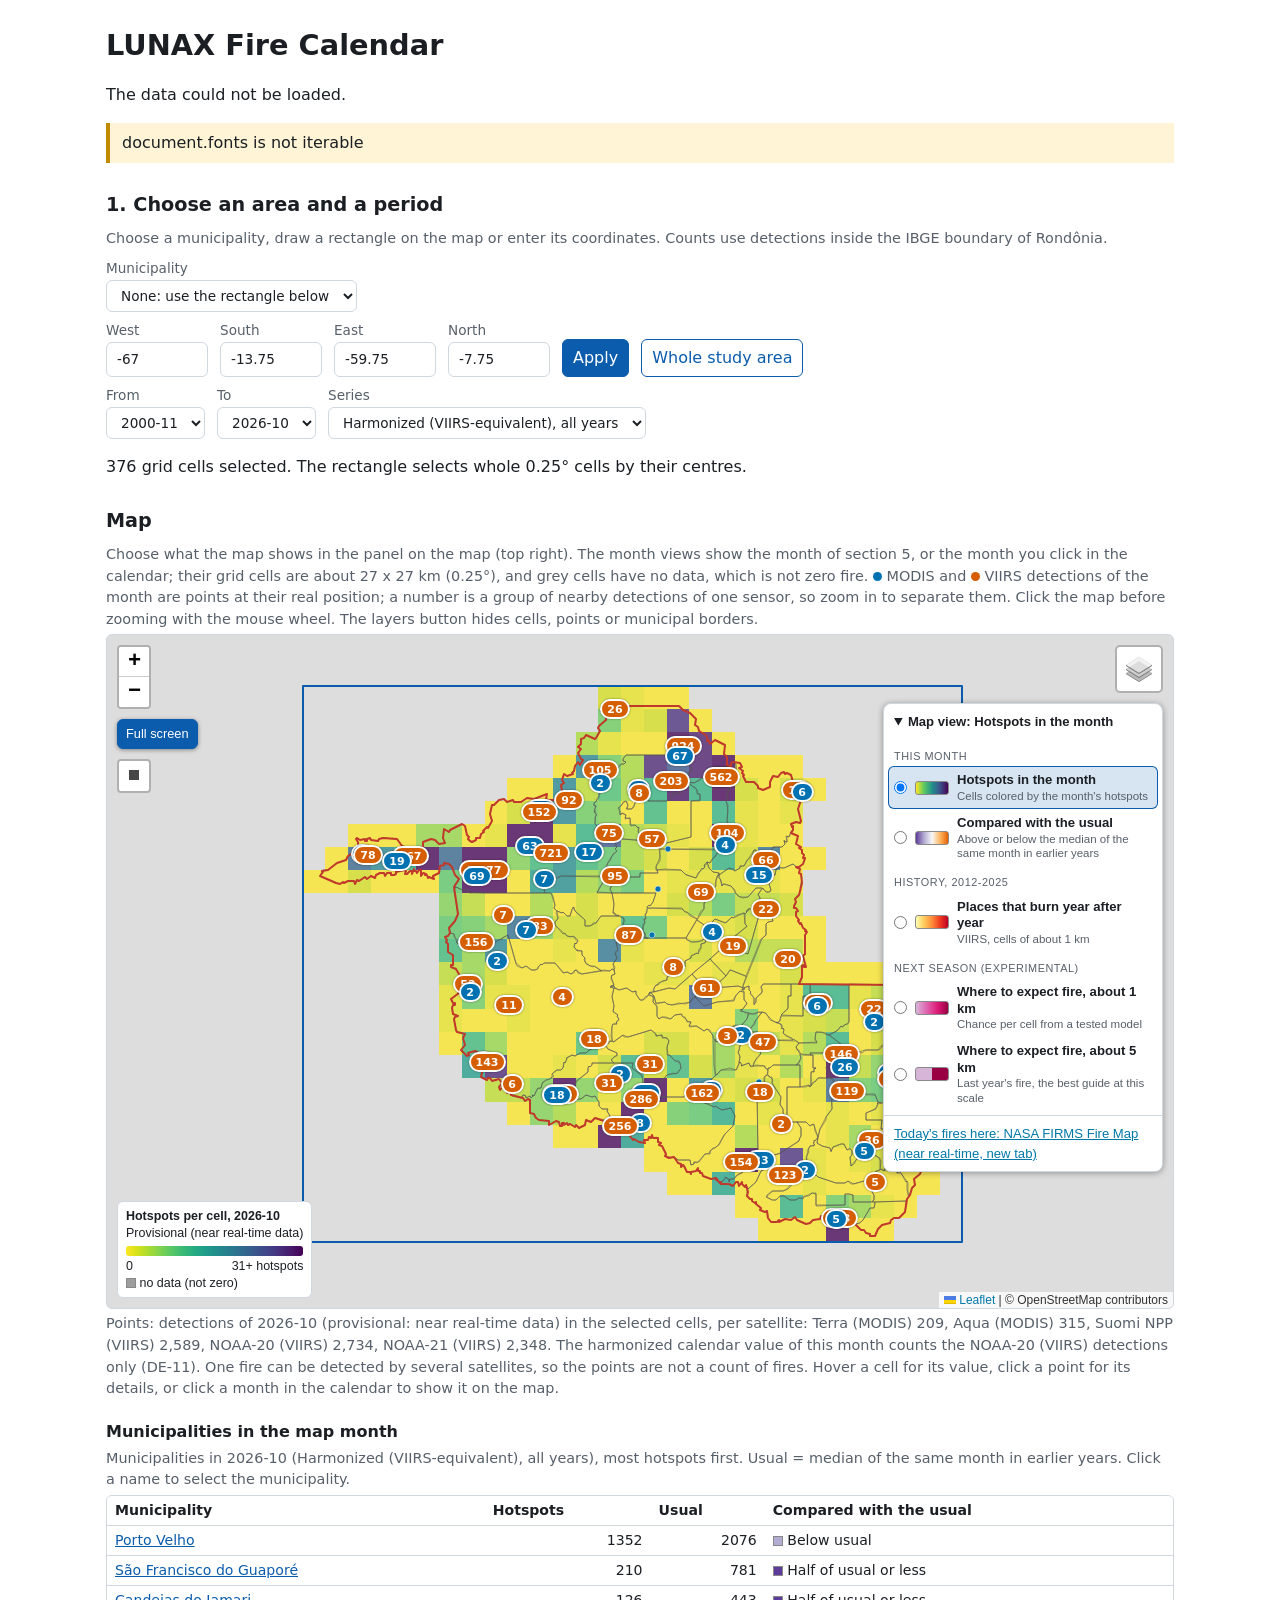
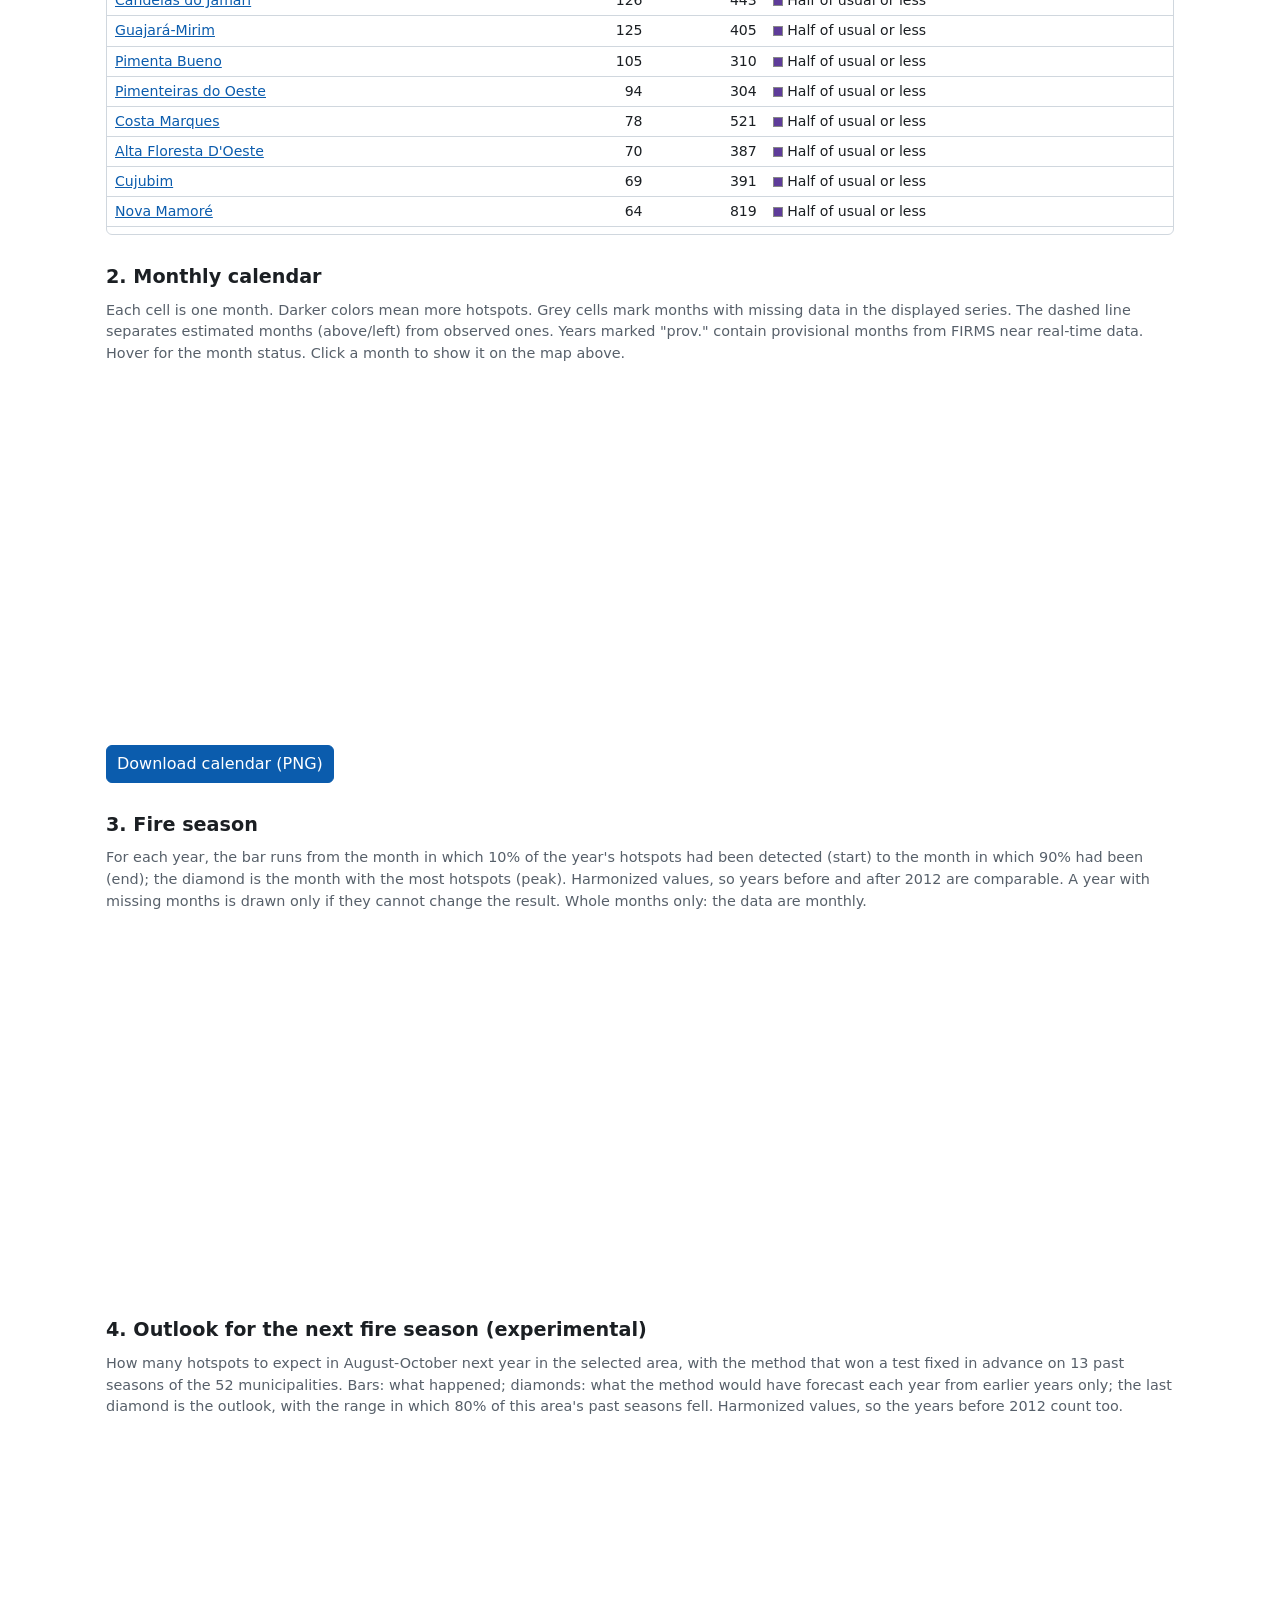
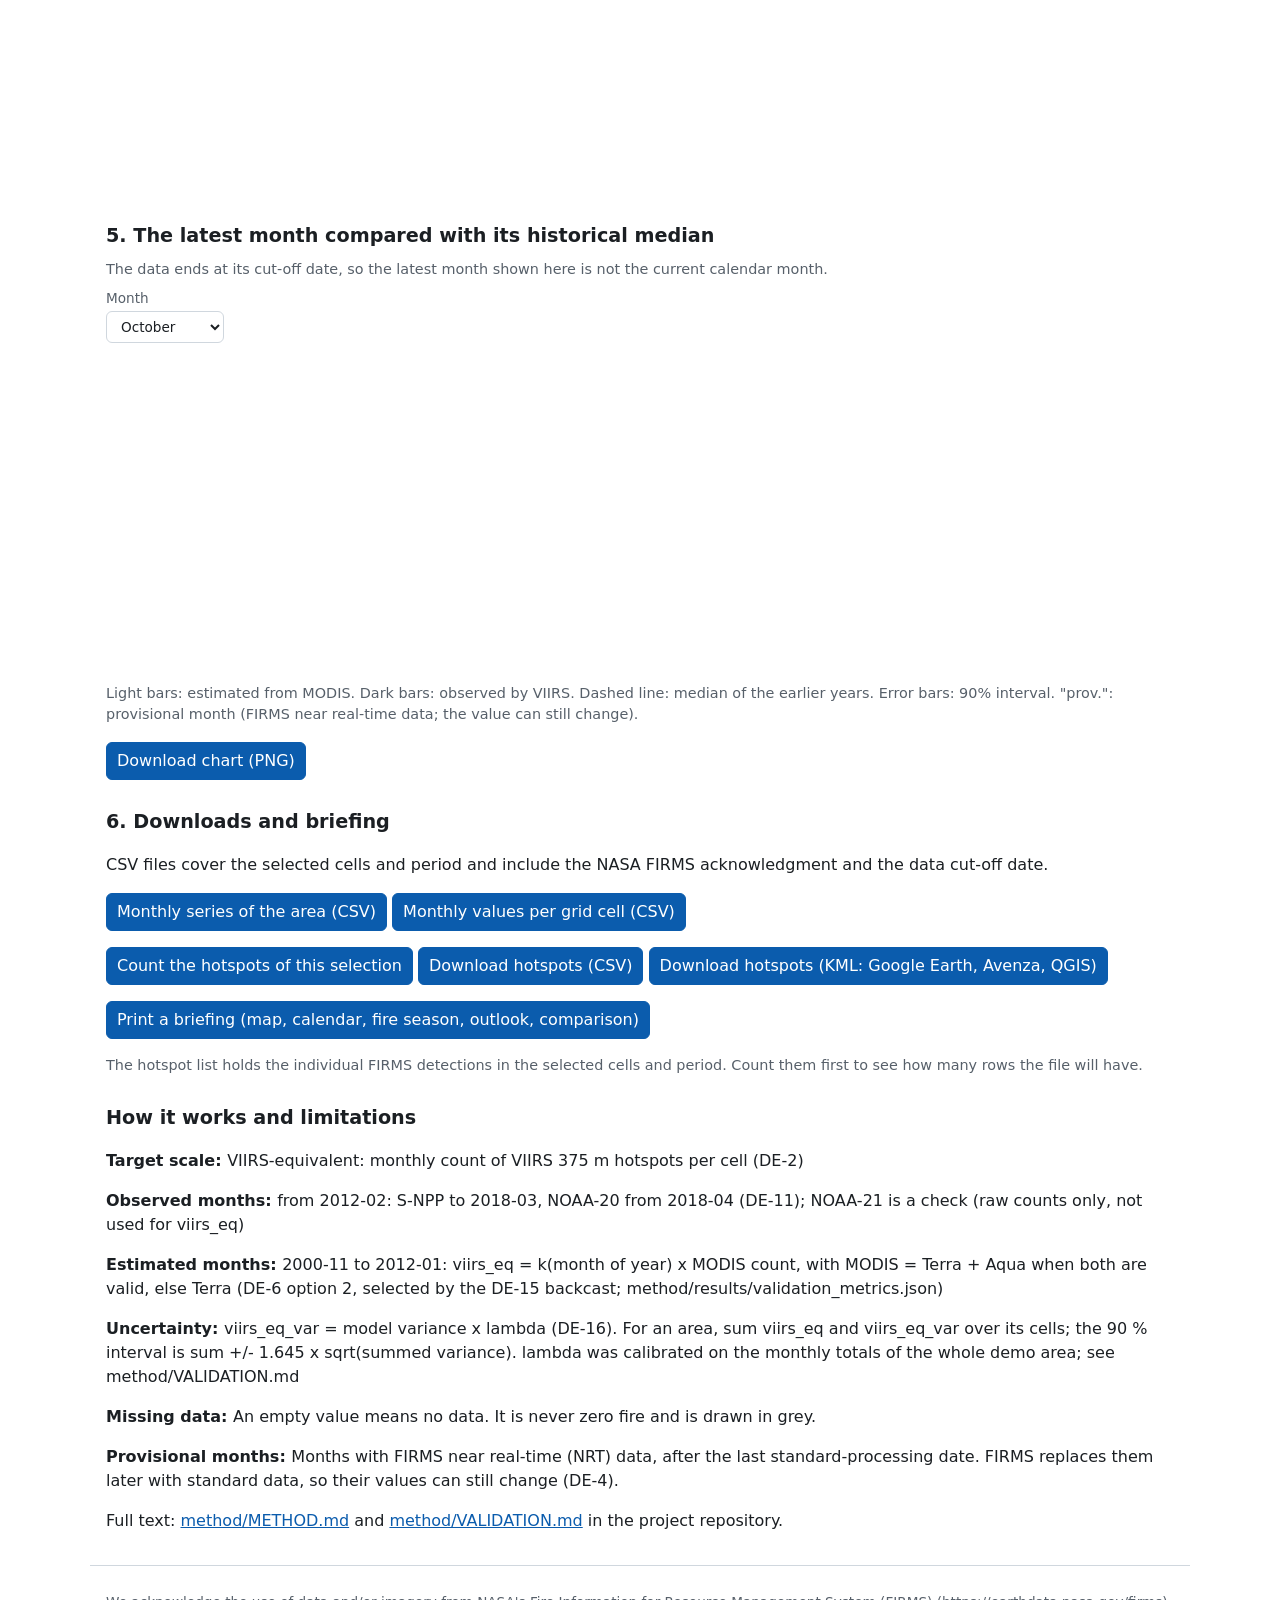
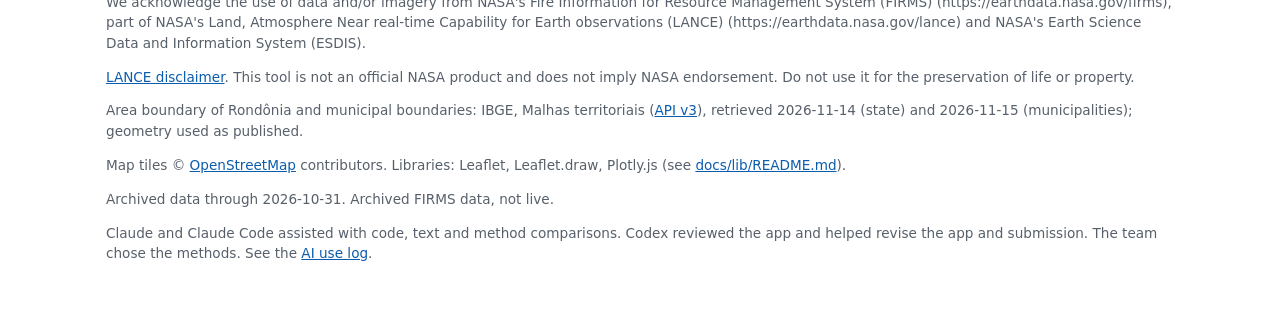
==== docs/index.html @ aad909f0 "RA-9: outlook (DE-28), where to expect fire per cell (DE-29), map view panel on the map - DE-28 (PRO" ====
<!DOCTYPE html>
<html lang="en">
<head>
  <meta charset="utf-8">
  <meta name="viewport" content="width=device-width, initial-scale=1">
  <title>LUNAX Fire Calendar</title>
  <meta name="description" content="Monthly burning-activity calendar of harmonized MODIS and VIIRS hotspots from NASA FIRMS, for Rondônia, Brazil.">
  <link rel="stylesheet" href="lib/leaflet/leaflet.css">
  <link rel="stylesheet" href="lib/leaflet-draw/leaflet.draw.css">
  <link rel="stylesheet" href="lib/leaflet-markercluster/MarkerCluster.css">
  <link rel="stylesheet" href="css/style.css">
</head>
<body>
  <header id="header">
    <h1>LUNAX Fire Calendar</h1>
    <p id="subtitle">Monthly NASA FIRMS hotspot detections from harmonized MODIS and VIIRS records. Loading data&hellip;</p>
    <p class="notice" id="archive-label" role="note"></p>
    <p class="print-only" id="print-header"></p>
  </header>

  <main>
    <section id="controls" aria-label="Area and date range">
      <h2>1. Choose an area and a period</h2>
      <p class="hint">Choose a municipality, draw a rectangle on the map or enter its coordinates. Counts use detections inside the IBGE boundary of Rondônia.</p>
      <div class="row">
        <label>Municipality <select autocomplete="off" id="muni-select"><option value="">None: use the rectangle below</option></select></label>
      </div>
      <form id="bbox-form" class="row">
        <label>West <input id="bbox-w" type="number" step="0.05" required></label>
        <label>South <input id="bbox-s" type="number" step="0.05" required></label>
        <label>East <input id="bbox-e" type="number" step="0.05" required></label>
        <label>North <input id="bbox-n" type="number" step="0.05" required></label>
        <button type="submit">Apply</button>
        <button type="button" id="bbox-reset">Whole study area</button>
      </form>
      <div class="row">
        <label>From <select autocomplete="off" id="range-from"></select></label>
        <label>To <select autocomplete="off" id="range-to"></select></label>
        <label>Series <select autocomplete="off" id="series-select"></select></label>
      </div>
      <p class="hint" id="series-note"></p>
      <p id="selection-info" role="status"></p>
    </section>

    <section id="map-section" aria-label="Map">
      <h2>Map</h2>
      <p class="hint">Choose what the map shows in the panel on the map (top right). The month views show the month of section 5, or the month you click in the calendar; their grid cells are about 27 x 27 km (0.25°), and grey cells have no data, which is not zero fire. <span class="dot modis" aria-hidden="true"></span> MODIS and <span class="dot viirs" aria-hidden="true"></span> VIIRS detections of the month are points at their real position; a number is a group of nearby detections of one sensor, so zoom in to separate them. Click the map before zooming with the mouse wheel. The layers button hides cells, points or municipal borders.</p>
      <div id="map-panel" class="map-panel no-print">
        <details id="map-panel-details" open>
          <summary>Map view: <span id="map-view-name">Hotspots in the month</span></summary>
          <fieldset id="map-mode">
            <legend class="sr-only">Map view</legend>
            <p class="panel-group">This month</p>
            <label class="view"><input type="radio" name="map-mode" value="hotspots" checked><span class="sw sw-hotspots" aria-hidden="true"></span><span><strong>Hotspots in the month</strong><small>Cells colored by the month's hotspots</small></span></label>
            <label class="view"><input type="radio" name="map-mode" value="usual"><span class="sw sw-usual" aria-hidden="true"></span><span><strong>Compared with the usual</strong><small>Above or below the median of the same month in earlier years</small></span></label>
            <p class="panel-group">History, 2012-2025</p>
            <label class="view"><input type="radio" name="map-mode" value="recurrence"><span class="sw sw-recurrence" aria-hidden="true"></span><span><strong>Places that burn year after year</strong><small>VIIRS, cells of about 1 km</small></span></label>
            <p class="panel-group">Next season (experimental)</p>
            <label class="view"><input type="radio" name="map-mode" value="outlook001"><span class="sw sw-outlook001" aria-hidden="true"></span><span><strong>Where to expect fire, about 1 km</strong><small>Chance per cell from a tested model</small></span></label>
            <label class="view"><input type="radio" name="map-mode" value="outlook005"><span class="sw sw-outlook005" aria-hidden="true"></span><span><strong>Where to expect fire, about 5 km</strong><small>Last year's fire, the best guide at this scale</small></span></label>
          </fieldset>
          <a id="firms-link" class="panel-link" href="https://firms.modaps.eosdis.nasa.gov/map/" target="_blank" rel="noopener">Today's fires here: NASA FIRMS Fire Map (near real-time, new tab)</a>
        </details>
      </div>
      <div id="map" role="application" aria-label="Map for choosing the area, with the hotspots of one month"></div>
      <p class="hint" id="recurrence-note" role="status"></p>
      <p class="hint" id="map-note" role="status"></p>
      <h3>Municipalities in the map month</h3>
      <p class="hint" id="ranking-caption"></p>
      <div class="table-wrap"><table id="ranking"></table></div>
    </section>

    <section id="calendar-section" aria-label="Monthly calendar">
      <h2>2. Monthly calendar</h2>
      <p class="hint">Each cell is one month. Darker colors mean more hotspots. Grey cells mark months with missing data in the displayed series. The dashed line separates estimated months (above/left) from observed ones. Years marked "prov." contain provisional months from FIRMS near real-time data. Hover for the month status. Click a month to show it on the map above.</p>
      <div id="calendar" class="chart" role="img" aria-label="Calendar of monthly hotspot counts by year and month"></div>
      <p><button type="button" id="png-calendar" disabled>Download calendar (PNG)</button></p>
    </section>

    <section id="season-section" aria-label="Fire season">
      <h2>3. Fire season</h2>
      <p class="hint">For each year, the bar runs from the month in which 10% of the year's hotspots had been detected (start) to the month in which 90% had been (end); the diamond is the month with the most hotspots (peak). Harmonized values, so years before and after 2012 are comparable. A year with missing months is drawn only if they cannot change the result. Whole months only: the data are monthly.</p>
      <p id="season-text" role="status"></p>
      <div id="season" class="chart" role="img" aria-label="Fire season start, peak and end month for each year"></div>
    </section>

    <section id="outlook-section" aria-label="Outlook for the next fire season">
      <h2>4. Outlook for the next fire season (experimental)</h2>
      <p class="hint">How many hotspots to expect in August-October next year in the selected area, with the method that won a test fixed in advance on 13 past seasons of the 52 municipalities. Bars: what happened; diamonds: what the method would have forecast each year from earlier years only; the last diamond is the outlook, with the range in which 80% of this area's past seasons fell. Harmonized values, so the years before 2012 count too.</p>
      <p id="outlook-text" role="status"></p>
      <div id="outlook" class="chart" role="img" aria-label="Past forecasts against observed August-October hotspots, and the outlook for next year"></div>
    </section>

    <section id="compare-section" aria-label="Month versus historical median">
      <h2>5. The latest month compared with its historical median</h2>
      <p class="hint">The data ends at its cut-off date, so the latest month shown here is not the current calendar month.</p>
      <div class="row"><label>Month <select autocomplete="off" id="compare-month"></select></label></div>
      <p id="compare-text" role="status"></p>
      <div id="compare" class="chart" role="img" aria-label="Same calendar month across years with the historical median"></div>
      <p class="hint">Light bars: estimated from MODIS. Dark bars: observed by VIIRS. Dashed line: median of the earlier years. Error bars: 90% interval. "prov.": provisional month (FIRMS near real-time data; the value can still change).</p>
      <p><button type="button" id="png-compare" disabled>Download chart (PNG)</button></p>
    </section>

    <section id="downloads-section" aria-label="Downloads">
      <h2>6. Downloads and briefing</h2>
      <p>CSV files cover the selected cells and period and include the NASA FIRMS acknowledgment and the data cut-off date.</p>
      <p>
        <button type="button" id="csv-series" disabled>Monthly series of the area (CSV)</button>
        <button type="button" id="csv-cells" disabled>Monthly values per grid cell (CSV)</button>
      </p>
      <p>
        <button type="button" id="hotspots-count" disabled>Count the hotspots of this selection</button>
        <button type="button" id="hotspots-download" disabled>Download hotspots (CSV)</button>
        <button type="button" id="hotspots-kml" disabled>Download hotspots (KML: Google Earth, Avenza, QGIS)</button>
      </p>
      <p><button type="button" id="print-briefing">Print a briefing (map, calendar, fire season, outlook, comparison)</button></p>
      <p id="hotspots-status" role="status" class="hint">The hotspot list holds the individual FIRMS detections in the selected cells and period. Count them first to see how many rows the file will have.</p>
    </section>

    <section id="how-section" aria-label="How it works and limitations">
      <h2>How it works and limitations</h2>
      <div id="how-text"></div>
      <p>Full text: <a href="https://github.com/jacquesbelmont/lunax-fire-calendar/blob/main/method/METHOD.md">method/METHOD.md</a> and <a href="https://github.com/jacquesbelmont/lunax-fire-calendar/blob/main/method/VALIDATION.md">method/VALIDATION.md</a> in the project repository.</p>
    </section>
  </main>

  <footer id="footer">
    <p id="attribution"></p>
    <p><a id="disclaimer-link" href="#">LANCE disclaimer</a>. This tool is not an official NASA product and does not imply NASA endorsement. Do not use it for the preservation of life or property.</p>
    <p>Area boundary of Rondônia and municipal boundaries: IBGE, Malhas territoriais (<a href="https://servicodados.ibge.gov.br/api/docs/malhas?versao=3">API v3</a>), retrieved 2026-11-14 (state) and 2026-11-15 (municipalities); geometry used as published.</p>
    <p>Map tiles &copy; <a href="https://www.openstreetmap.org/copyright">OpenStreetMap</a> contributors. Libraries: Leaflet, Leaflet.draw, Plotly.js (see <a href="https://github.com/jacquesbelmont/lunax-fire-calendar/blob/main/docs/lib/README.md">docs/lib/README.md</a>).</p>
    <p id="archive-footer"></p>
    <p>Claude and Claude Code assisted with code, text and method comparisons. Codex reviewed the app and helped revise the app and submission. The team chose the methods. See the <a href="https://github.com/jacquesbelmont/lunax-fire-calendar/blob/main/AI_USE.md">AI use log</a>.</p>
  </footer>

  <script src="lib/leaflet/leaflet.js"></script>
  <script src="lib/leaflet-draw/leaflet.draw.js"></script>
  <script src="lib/leaflet-markercluster/leaflet.markercluster.js"></script>
  <script src="lib/plotly/plotly.min.js"></script>
  <script src="js/calc.js"></script>
  <script src="js/data.js"></script>
  <script src="js/map.js"></script>
  <script src="js/calendar.js"></script>
  <script src="js/compare.js"></script>
  <script src="js/season.js"></script>
  <script src="js/outlook.js"></script>
  <script src="js/hotspots.js"></script>
  <script src="js/export.js"></script>
  <script src="js/main.js"></script>
</body>
</html>
---- docs/lib/leaflet/leaflet.css ----
/* required styles */

.leaflet-pane,
.leaflet-tile,
.leaflet-marker-icon,
.leaflet-marker-shadow,
.leaflet-tile-container,
.leaflet-pane > svg,
.leaflet-pane > canvas,
.leaflet-zoom-box,
.leaflet-image-layer,
.leaflet-layer {
	position: absolute;
	left: 0;
	top: 0;
	}
.leaflet-container {
	overflow: hidden;
	}
.leaflet-tile,
.leaflet-marker-icon,
.leaflet-marker-shadow {
	-webkit-user-select: none;
	   -moz-user-select: none;
	        user-select: none;
	  -webkit-user-drag: none;
	}
/* Prevents IE11 from highlighting tiles in blue */
.leaflet-tile::selection {
	background: transparent;
}
/* Safari renders non-retina tile on retina better with this, but Chrome is worse */
.leaflet-safari .leaflet-tile {
	image-rendering: -webkit-optimize-contrast;
	}
/* hack that prevents hw layers "stretching" when loading new tiles */
.leaflet-safari .leaflet-tile-container {
	width: 1600px;
	height: 1600px;
	-webkit-transform-origin: 0 0;
	}
.leaflet-marker-icon,
.leaflet-marker-shadow {
	display: block;
	}
/* .leaflet-container svg: reset svg max-width decleration shipped in Joomla! (joomla.org) 3.x */
/* .leaflet-container img: map is broken in FF if you have max-width: 100% on tiles */
.leaflet-container .leaflet-overlay-pane svg {
	max-width: none !important;
	max-height: none !important;
	}
.leaflet-container .leaflet-marker-pane img,
.leaflet-container .leaflet-shadow-pane img,
.leaflet-container .leaflet-tile-pane img,
.leaflet-container img.leaflet-image-layer,
.leaflet-container .leaflet-tile {
	max-width: none !important;
	max-height: none !important;
	width: auto;
	padding: 0;
	}

.leaflet-container img.leaflet-tile {
	/* See: https://bugs.chromium.org/p/chromium/issues/detail?id=600120 */
	mix-blend-mode: plus-lighter;
}

.leaflet-container.leaflet-touch-zoom {
	-ms-touch-action: pan-x pan-y;
	touch-action: pan-x pan-y;
	}
.leaflet-container.leaflet-touch-drag {
	-ms-touch-action: pinch-zoom;
	/* Fallback for FF which doesn't support pinch-zoom */
	touch-action: none;
	touch-action: pinch-zoom;
}
.leaflet-container.leaflet-touch-drag.leaflet-touch-zoom {
	-ms-touch-action: none;
	touch-action: none;
}
.leaflet-container {
	-webkit-tap-highlight-color: transparent;
}
.leaflet-container a {
	-webkit-tap-highlight-color: rgba(51, 181, 229, 0.4);
}
.leaflet-tile {
	filter: inherit;
	visibility: hidden;
	}
.leaflet-tile-loaded {
	visibility: inherit;
	}
.leaflet-zoom-box {
	width: 0;
	height: 0;
	-moz-box-sizing: border-box;
	     box-sizing: border-box;
	z-index: 800;
	}
/* workaround for https://bugzilla.mozilla.org/show_bug.cgi?id=888319 */
.leaflet-overlay-pane svg {
	-moz-user-select: none;
	}

.leaflet-pane         { z-index: 400; }

.leaflet-tile-pane    { z-index: 200; }
.leaflet-overlay-pane { z-index: 400; }
.leaflet-shadow-pane  { z-index: 500; }
.leaflet-marker-pane  { z-index: 600; }
.leaflet-tooltip-pane   { z-index: 650; }
.leaflet-popup-pane   { z-index: 700; }

.leaflet-map-pane canvas { z-index: 100; }
.leaflet-map-pane svg    { z-index: 200; }

.leaflet-vml-shape {
	width: 1px;
	height: 1px;
	}
.lvml {
	behavior: url(#default#VML);
	display: inline-block;
	position: absolute;
	}


/* control positioning */

.leaflet-control {
	position: relative;
	z-index: 800;
	pointer-events: visiblePainted; /* IE 9-10 doesn't have auto */
	pointer-events: auto;
	}
.leaflet-top,
.leaflet-bottom {
	position: absolute;
	z-index: 1000;
	pointer-events: none;
	}
.leaflet-top {
	top: 0;
	}
.leaflet-right {
	right: 0;
	}
.leaflet-bottom {
	bottom: 0;
	}
.leaflet-left {
	left: 0;
	}
.leaflet-control {
	float: left;
	clear: both;
	}
.leaflet-right .leaflet-control {
	float: right;
	}
.leaflet-top .leaflet-control {
	margin-top: 10px;
	}
.leaflet-bottom .leaflet-control {
	margin-bottom: 10px;
	}
.leaflet-left .leaflet-control {
	margin-left: 10px;
	}
.leaflet-right .leaflet-control {
	margin-right: 10px;
	}


/* zoom and fade animations */

.leaflet-fade-anim .leaflet-popup {
	opacity: 0;
	-webkit-transition: opacity 0.2s linear;
	   -moz-transition: opacity 0.2s linear;
	        transition: opacity 0.2s linear;
	}
.leaflet-fade-anim .leaflet-map-pane .leaflet-popup {
	opacity: 1;
	}
.leaflet-zoom-animated {
	-webkit-transform-origin: 0 0;
	    -ms-transform-origin: 0 0;
	        transform-origin: 0 0;
	}
svg.leaflet-zoom-animated {
	will-change: transform;
}

.leaflet-zoom-anim .leaflet-zoom-animated {
	-webkit-transition: -webkit-transform 0.25s cubic-bezier(0,0,0.25,1);
	   -moz-transition:    -moz-transform 0.25s cubic-bezier(0,0,0.25,1);
	        transition:         transform 0.25s cubic-bezier(0,0,0.25,1);
	}
.leaflet-zoom-anim .leaflet-tile,
.leaflet-pan-anim .leaflet-tile {
	-webkit-transition: none;
	   -moz-transition: none;
	        transition: none;
	}

.leaflet-zoom-anim .leaflet-zoom-hide {
	visibility: hidden;
	}


/* cursors */

.leaflet-interactive {
	cursor: pointer;
	}
.leaflet-grab {
	cursor: -webkit-grab;
	cursor:    -moz-grab;
	cursor:         grab;
	}
.leaflet-crosshair,
.leaflet-crosshair .leaflet-interactive {
	cursor: crosshair;
	}
.leaflet-popup-pane,
.leaflet-control {
	cursor: auto;
	}
.leaflet-dragging .leaflet-grab,
.leaflet-dragging .leaflet-grab .leaflet-interactive,
.leaflet-dragging .leaflet-marker-draggable {
	cursor: move;
	cursor: -webkit-grabbing;
	cursor:    -moz-grabbing;
	cursor:         grabbing;
	}

/* marker & overlays interactivity */
.leaflet-marker-icon,
.leaflet-marker-shadow,
.leaflet-image-layer,
.leaflet-pane > svg path,
.leaflet-tile-container {
	pointer-events: none;
	}

.leaflet-marker-icon.leaflet-interactive,
.leaflet-image-layer.leaflet-interactive,
.leaflet-pane > svg path.leaflet-interactive,
svg.leaflet-image-layer.leaflet-interactive path {
	pointer-events: visiblePainted; /* IE 9-10 doesn't have auto */
	pointer-events: auto;
	}

/* visual tweaks */

.leaflet-container {
	background: #ddd;
	outline-offset: 1px;
	}
.leaflet-container a {
	color: #0078A8;
	}
.leaflet-zoom-box {
	border: 2px dotted #38f;
	background: rgba(255,255,255,0.5);
	}


/* general typography */
.leaflet-container {
	font-family: "Helvetica Neue", Arial, Helvetica, sans-serif;
	font-size: 12px;
	font-size: 0.75rem;
	line-height: 1.5;
	}


/* general toolbar styles */

.leaflet-bar {
	box-shadow: 0 1px 5px rgba(0,0,0,0.65);
	border-radius: 4px;
	}
.leaflet-bar a {
	background-color: #fff;
	border-bottom: 1px solid #ccc;
	width: 26px;
	height: 26px;
	line-height: 26px;
	display: block;
	text-align: center;
	text-decoration: none;
	color: black;
	}
.leaflet-bar a,
.leaflet-control-layers-toggle {
	background-position: 50% 50%;
	background-repeat: no-repeat;
	display: block;
	}
.leaflet-bar a:hover,
.leaflet-bar a:focus {
	background-color: #f4f4f4;
	}
.leaflet-bar a:first-child {
	border-top-left-radius: 4px;
	border-top-right-radius: 4px;
	}
.leaflet-bar a:last-child {
	border-bottom-left-radius: 4px;
	border-bottom-right-radius: 4px;
	border-bottom: none;
	}
.leaflet-bar a.leaflet-disabled {
	cursor: default;
	background-color: #f4f4f4;
	color: #bbb;
	}

.leaflet-touch .leaflet-bar a {
	width: 30px;
	height: 30px;
	line-height: 30px;
	}
.leaflet-touch .leaflet-bar a:first-child {
	border-top-left-radius: 2px;
	border-top-right-radius: 2px;
	}
.leaflet-touch .leaflet-bar a:last-child {
	border-bottom-left-radius: 2px;
	border-bottom-right-radius: 2px;
	}

/* zoom control */

.leaflet-control-zoom-in,
.leaflet-control-zoom-out {
	font: bold 18px 'Lucida Console', Monaco, monospace;
	text-indent: 1px;
	}

.leaflet-touch .leaflet-control-zoom-in, .leaflet-touch .leaflet-control-zoom-out  {
	font-size: 22px;
	}


/* layers control */

.leaflet-control-layers {
	box-shadow: 0 1px 5px rgba(0,0,0,0.4);
	background: #fff;
	border-radius: 5px;
	}
.leaflet-control-layers-toggle {
	background-image: url(images/layers.png);
	width: 36px;
	height: 36px;
	}
.leaflet-retina .leaflet-control-layers-toggle {
	background-image: url(images/layers-2x.png);
	background-size: 26px 26px;
	}
.leaflet-touch .leaflet-control-layers-toggle {
	width: 44px;
	height: 44px;
	}
.leaflet-control-layers .leaflet-control-layers-list,
.leaflet-control-layers-expanded .leaflet-control-layers-toggle {
	display: none;
	}
.leaflet-control-layers-expanded .leaflet-control-layers-list {
	display: block;
	position: relative;
	}
.leaflet-control-layers-expanded {
	padding: 6px 10px 6px 6px;
	color: #333;
	background: #fff;
	}
.leaflet-control-layers-scrollbar {
	overflow-y: scroll;
	overflow-x: hidden;
	padding-right: 5px;
	}
.leaflet-control-layers-selector {
	margin-top: 2px;
	position: relative;
	top: 1px;
	}
.leaflet-control-layers label {
	display: block;
	font-size: 13px;
	font-size: 1.08333em;
	}
.leaflet-control-layers-separator {
	height: 0;
	border-top: 1px solid #ddd;
	margin: 5px -10px 5px -6px;
	}

/* Default icon URLs */
.leaflet-default-icon-path { /* used only in path-guessing heuristic, see L.Icon.Default */
	background-image: url(images/marker-icon.png);
	}


/* attribution and scale controls */

.leaflet-container .leaflet-control-attribution {
	background: #fff;
	background: rgba(255, 255, 255, 0.8);
	margin: 0;
	}
.leaflet-control-attribution,
.leaflet-control-scale-line {
	padding: 0 5px;
	color: #333;
	line-height: 1.4;
	}
.leaflet-control-attribution a {
	text-decoration: none;
	}
.leaflet-control-attribution a:hover,
.leaflet-control-attribution a:focus {
	text-decoration: underline;
	}
.leaflet-attribution-flag {
	display: inline !important;
	vertical-align: baseline !important;
	width: 1em;
	height: 0.6669em;
	}
.leaflet-left .leaflet-control-scale {
	margin-left: 5px;
	}
.leaflet-bottom .leaflet-control-scale {
	margin-bottom: 5px;
	}
.leaflet-control-scale-line {
	border: 2px solid #777;
	border-top: none;
	line-height: 1.1;
	padding: 2px 5px 1px;
	white-space: nowrap;
	-moz-box-sizing: border-box;
	     box-sizing: border-box;
	background: rgba(255, 255, 255, 0.8);
	text-shadow: 1px 1px #fff;
	}
.leaflet-control-scale-line:not(:first-child) {
	border-top: 2px solid #777;
	border-bottom: none;
	margin-top: -2px;
	}
.leaflet-control-scale-line:not(:first-child):not(:last-child) {
	border-bottom: 2px solid #777;
	}

.leaflet-touch .leaflet-control-attribution,
.leaflet-touch .leaflet-control-layers,
.leaflet-touch .leaflet-bar {
	box-shadow: none;
	}
.leaflet-touch .leaflet-control-layers,
.leaflet-touch .leaflet-bar {
	border: 2px solid rgba(0,0,0,0.2);
	background-clip: padding-box;
	}


/* popup */

.leaflet-popup {
	position: absolute;
	text-align: center;
	margin-bottom: 20px;
	}
.leaflet-popup-content-wrapper {
	padding: 1px;
	text-align: left;
	border-radius: 12px;
	}
.leaflet-popup-content {
	margin: 13px 24px 13px 20px;
	line-height: 1.3;
	font-size: 13px;
	font-size: 1.08333em;
	min-height: 1px;
	}
.leaflet-popup-content p {
	margin: 17px 0;
	margin: 1.3em 0;
	}
.leaflet-popup-tip-container {
	width: 40px;
	height: 20px;
	position: absolute;
	left: 50%;
	margin-top: -1px;
	margin-left: -20px;
	overflow: hidden;
	pointer-events: none;
	}
.leaflet-popup-tip {
	width: 17px;
	height: 17px;
	padding: 1px;

	margin: -10px auto 0;
	pointer-events: auto;

	-webkit-transform: rotate(45deg);
	   -moz-transform: rotate(45deg);
	    -ms-transform: rotate(45deg);
	        transform: rotate(45deg);
	}
.leaflet-popup-content-wrapper,
.leaflet-popup-tip {
	background: white;
	color: #333;
	box-shadow: 0 3px 14px rgba(0,0,0,0.4);
	}
.leaflet-container a.leaflet-popup-close-button {
	position: absolute;
	top: 0;
	right: 0;
	border: none;
	text-align: center;
	width: 24px;
	height: 24px;
	font: 16px/24px Tahoma, Verdana, sans-serif;
	color: #757575;
	text-decoration: none;
	background: transparent;
	}
.leaflet-container a.leaflet-popup-close-button:hover,
.leaflet-container a.leaflet-popup-close-button:focus {
	color: #585858;
	}
.leaflet-popup-scrolled {
	overflow: auto;
	}

.leaflet-oldie .leaflet-popup-content-wrapper {
	-ms-zoom: 1;
	}
.leaflet-oldie .leaflet-popup-tip {
	width: 24px;
	margin: 0 auto;

	-ms-filter: "progid:DXImageTransform.Microsoft.Matrix(M11=0.70710678, M12=0.70710678, M21=-0.70710678, M22=0.70710678)";
	filter: progid:DXImageTransform.Microsoft.Matrix(M11=0.70710678, M12=0.70710678, M21=-0.70710678, M22=0.70710678);
	}

.leaflet-oldie .leaflet-control-zoom,
.leaflet-oldie .leaflet-control-layers,
.leaflet-oldie .leaflet-popup-content-wrapper,
.leaflet-oldie .leaflet-popup-tip {
	border: 1px solid #999;
	}


/* div icon */

.leaflet-div-icon {
	background: #fff;
	border: 1px solid #666;
	}


/* Tooltip */
/* Base styles for the element that has a tooltip */
.leaflet-tooltip {
	position: absolute;
	padding: 6px;
	background-color: #fff;
	border: 1px solid #fff;
	border-radius: 3px;
	color: #222;
	white-space: nowrap;
	-webkit-user-select: none;
	-moz-user-select: none;
	-ms-user-select: none;
	user-select: none;
	pointer-events: none;
	box-shadow: 0 1px 3px rgba(0,0,0,0.4);
	}
.leaflet-tooltip.leaflet-interactive {
	cursor: pointer;
	pointer-events: auto;
	}
.leaflet-tooltip-top:before,
.leaflet-tooltip-bottom:before,
.leaflet-tooltip-left:before,
.leaflet-tooltip-right:before {
	position: absolute;
	pointer-events: none;
	border: 6px solid transparent;
	background: transparent;
	content: "";
	}

/* Directions */

.leaflet-tooltip-bottom {
	margin-top: 6px;
}
.leaflet-tooltip-top {
	margin-top: -6px;
}
.leaflet-tooltip-bottom:before,
.leaflet-tooltip-top:before {
	left: 50%;
	margin-left: -6px;
	}
.leaflet-tooltip-top:before {
	bottom: 0;
	margin-bottom: -12px;
	border-top-color: #fff;
	}
.leaflet-tooltip-bottom:before {
	top: 0;
	margin-top: -12px;
	margin-left: -6px;
	border-bottom-color: #fff;
	}
.leaflet-tooltip-left {
	margin-left: -6px;
}
.leaflet-tooltip-right {
	margin-left: 6px;
}
.leaflet-tooltip-left:before,
.leaflet-tooltip-right:before {
	top: 50%;
	margin-top: -6px;
	}
.leaflet-tooltip-left:before {
	right: 0;
	margin-right: -12px;
	border-left-color: #fff;
	}
.leaflet-tooltip-right:before {
	left: 0;
	margin-left: -12px;
	border-right-color: #fff;
	}

/* Printing */

@media print {
	/* Prevent printers from removing background-images of controls. */
	.leaflet-control {
		-webkit-print-color-adjust: exact;
		print-color-adjust: exact;
		}
	}
---- docs/lib/leaflet-draw/leaflet.draw.css ----
.leaflet-draw-section{position:relative}.leaflet-draw-toolbar{margin-top:12px}.leaflet-draw-toolbar-top{margin-top:0}.leaflet-draw-toolbar-notop a:first-child{border-top-right-radius:0}.leaflet-draw-toolbar-nobottom a:last-child{border-bottom-right-radius:0}.leaflet-draw-toolbar a{background-image:url('images/spritesheet.png');background-image:linear-gradient(transparent,transparent),url('images/spritesheet.svg');background-repeat:no-repeat;background-size:300px 30px;background-clip:padding-box}.leaflet-retina .leaflet-draw-toolbar a{background-image:url('images/spritesheet-2x.png');background-image:linear-gradient(transparent,transparent),url('images/spritesheet.svg')}
.leaflet-draw a{display:block;text-align:center;text-decoration:none}.leaflet-draw a .sr-only{position:absolute;width:1px;height:1px;padding:0;margin:-1px;overflow:hidden;clip:rect(0,0,0,0);border:0}.leaflet-draw-actions{display:none;list-style:none;margin:0;padding:0;position:absolute;left:26px;top:0;white-space:nowrap}.leaflet-touch .leaflet-draw-actions{left:32px}.leaflet-right .leaflet-draw-actions{right:26px;left:auto}.leaflet-touch .leaflet-right .leaflet-draw-actions{right:32px;left:auto}.leaflet-draw-actions li{display:inline-block}
.leaflet-draw-actions li:first-child a{border-left:0}.leaflet-draw-actions li:last-child a{-webkit-border-radius:0 4px 4px 0;border-radius:0 4px 4px 0}.leaflet-right .leaflet-draw-actions li:last-child a{-webkit-border-radius:0;border-radius:0}.leaflet-right .leaflet-draw-actions li:first-child a{-webkit-border-radius:4px 0 0 4px;border-radius:4px 0 0 4px}.leaflet-draw-actions a{background-color:#919187;border-left:1px solid #AAA;color:#FFF;font:11px/19px "Helvetica Neue",Arial,Helvetica,sans-serif;line-height:28px;text-decoration:none;padding-left:10px;padding-right:10px;height:28px}
.leaflet-touch .leaflet-draw-actions a{font-size:12px;line-height:30px;height:30px}.leaflet-draw-actions-bottom{margin-top:0}.leaflet-draw-actions-top{margin-top:1px}.leaflet-draw-actions-top a,.leaflet-draw-actions-bottom a{height:27px;line-height:27px}.leaflet-draw-actions a:hover{background-color:#a0a098}.leaflet-draw-actions-top.leaflet-draw-actions-bottom a{height:26px;line-height:26px}.leaflet-draw-toolbar .leaflet-draw-draw-polyline{background-position:-2px -2px}.leaflet-touch .leaflet-draw-toolbar .leaflet-draw-draw-polyline{background-position:0 -1px}
.leaflet-draw-toolbar .leaflet-draw-draw-polygon{background-position:-31px -2px}.leaflet-touch .leaflet-draw-toolbar .leaflet-draw-draw-polygon{background-position:-29px -1px}.leaflet-draw-toolbar .leaflet-draw-draw-rectangle{background-position:-62px -2px}.leaflet-touch .leaflet-draw-toolbar .leaflet-draw-draw-rectangle{background-position:-60px -1px}.leaflet-draw-toolbar .leaflet-draw-draw-circle{background-position:-92px -2px}.leaflet-touch .leaflet-draw-toolbar .leaflet-draw-draw-circle{background-position:-90px -1px}
.leaflet-draw-toolbar .leaflet-draw-draw-marker{background-position:-122px -2px}.leaflet-touch .leaflet-draw-toolbar .leaflet-draw-draw-marker{background-position:-120px -1px}.leaflet-draw-toolbar .leaflet-draw-draw-circlemarker{background-position:-273px -2px}.leaflet-touch .leaflet-draw-toolbar .leaflet-draw-draw-circlemarker{background-position:-271px -1px}.leaflet-draw-toolbar .leaflet-draw-edit-edit{background-position:-152px -2px}.leaflet-touch .leaflet-draw-toolbar .leaflet-draw-edit-edit{background-position:-150px -1px}
.leaflet-draw-toolbar .leaflet-draw-edit-remove{background-position:-182px -2px}.leaflet-touch .leaflet-draw-toolbar .leaflet-draw-edit-remove{background-position:-180px -1px}.leaflet-draw-toolbar .leaflet-draw-edit-edit.leaflet-disabled{background-position:-212px -2px}.leaflet-touch .leaflet-draw-toolbar .leaflet-draw-edit-edit.leaflet-disabled{background-position:-210px -1px}.leaflet-draw-toolbar .leaflet-draw-edit-remove.leaflet-disabled{background-position:-242px -2px}.leaflet-touch .leaflet-draw-toolbar .leaflet-draw-edit-remove.leaflet-disabled{background-position:-240px -2px}
.leaflet-mouse-marker{background-color:#fff;cursor:crosshair}.leaflet-draw-tooltip{background:#363636;background:rgba(0,0,0,0.5);border:1px solid transparent;-webkit-border-radius:4px;border-radius:4px;color:#fff;font:12px/18px "Helvetica Neue",Arial,Helvetica,sans-serif;margin-left:20px;margin-top:-21px;padding:4px 8px;position:absolute;visibility:hidden;white-space:nowrap;z-index:6}.leaflet-draw-tooltip:before{border-right:6px solid black;border-right-color:rgba(0,0,0,0.5);border-top:6px solid transparent;border-bottom:6px solid transparent;content:"";position:absolute;top:7px;left:-7px}
.leaflet-error-draw-tooltip{background-color:#f2dede;border:1px solid #e6b6bd;color:#b94a48}.leaflet-error-draw-tooltip:before{border-right-color:#e6b6bd}.leaflet-draw-tooltip-single{margin-top:-12px}.leaflet-draw-tooltip-subtext{color:#f8d5e4}.leaflet-draw-guide-dash{font-size:1%;opacity:.6;position:absolute;width:5px;height:5px}.leaflet-edit-marker-selected{background-color:rgba(254,87,161,0.1);border:4px dashed rgba(254,87,161,0.6);-webkit-border-radius:4px;border-radius:4px;box-sizing:content-box}
.leaflet-edit-move{cursor:move}.leaflet-edit-resize{cursor:pointer}.leaflet-oldie .leaflet-draw-toolbar{border:1px solid #999}
---- docs/lib/leaflet-markercluster/MarkerCluster.css ----
.leaflet-cluster-anim .leaflet-marker-icon, .leaflet-cluster-anim .leaflet-marker-shadow {
	-webkit-transition: -webkit-transform 0.3s ease-out, opacity 0.3s ease-in;
	-moz-transition: -moz-transform 0.3s ease-out, opacity 0.3s ease-in;
	-o-transition: -o-transform 0.3s ease-out, opacity 0.3s ease-in;
	transition: transform 0.3s ease-out, opacity 0.3s ease-in;
}

.leaflet-cluster-spider-leg {
	/* stroke-dashoffset (duration and function) should match with leaflet-marker-icon transform in order to track it exactly */
	-webkit-transition: -webkit-stroke-dashoffset 0.3s ease-out, -webkit-stroke-opacity 0.3s ease-in;
	-moz-transition: -moz-stroke-dashoffset 0.3s ease-out, -moz-stroke-opacity 0.3s ease-in;
	-o-transition: -o-stroke-dashoffset 0.3s ease-out, -o-stroke-opacity 0.3s ease-in;
	transition: stroke-dashoffset 0.3s ease-out, stroke-opacity 0.3s ease-in;
}
---- docs/css/style.css ----
/* LUNAX Fire Calendar styles. Owner issue: JA-5. SCOPE: R1, O2. */
:root { --bg: #ffffff; --fg: #1b1f23; --muted: #57606a; --line: #d0d7de; --accent: #0b5cad; --warn-bg: #fff4d6; }
@media (prefers-color-scheme: dark) {
  :root { --bg: #14181c; --fg: #e6e8ea; --muted: #9aa4ad; --line: #343b43; --accent: #6cb2ff; --warn-bg: #3a3118; }
}
* { box-sizing: border-box; }
body { margin: 0; font: 16px/1.5 system-ui, -apple-system, "Segoe UI", sans-serif; background: var(--bg); color: var(--fg); }
header, main, footer { max-width: 1100px; margin: 0 auto; padding: 0 16px; }
header { padding-top: 24px; }
h1 { margin: 0 0 4px; font-size: 1.8rem; }
h2 { margin: 28px 0 8px; font-size: 1.2rem; }
a { color: var(--accent); }
.hint { color: var(--muted); font-size: .9rem; margin: 4px 0; }
.notice { background: var(--warn-bg); border-left: 4px solid #c28a00; padding: 8px 12px; margin: 8px 0; }
.notice:empty { display: none; }
.row { display: flex; flex-wrap: wrap; gap: 12px; align-items: flex-end; margin: 8px 0; }
label { display: flex; flex-direction: column; font-size: .85rem; color: var(--muted); gap: 2px; }
input, select, button { font: inherit; padding: 6px 10px; border: 1px solid var(--line); border-radius: 6px; background: var(--bg); color: var(--fg); }
input[type=number] { width: 7.5em; }
button { cursor: pointer; background: var(--accent); color: #fff; border-color: var(--accent); }
button[type=button]#bbox-reset { background: transparent; color: var(--accent); }
button:focus-visible, input:focus-visible, select:focus-visible, a:focus-visible { outline: 3px solid #f5a623; outline-offset: 2px; }
#map { height: min(75vh, 720px); min-height: 360px; border: 1px solid var(--line); border-radius: 6px; } /* DE-22 */
#map:fullscreen { height: 100%; border-radius: 0; }
.map-fullscreen { padding: 4px 8px; font-size: .8rem; box-shadow: 0 1px 4px rgba(0,0,0,.4); }
.chart { width: 100%; min-height: 360px; }
#compare.chart { min-height: 320px; }
footer { border-top: 1px solid var(--line); margin-top: 32px; padding-top: 12px; padding-bottom: 32px; font-size: .85rem; color: var(--muted); }
@media (max-width: 600px) { h1 { font-size: 1.4rem; } #map { height: 60vh; } input[type=number] { width: 6em; } }
.map-legend { background: var(--bg); color: var(--fg); border: 1px solid var(--line); border-radius: 6px; padding: 6px 8px; font-size: .78rem; line-height: 1.35; max-width: 220px; }
.map-legend-bar { height: 10px; border-radius: 3px; margin: 4px 0 2px; }
.map-legend-scale { display: flex; justify-content: space-between; }
.map-legend-swatch { display: inline-block; width: 10px; height: 10px; vertical-align: middle; border: 1px solid #888; }
/* DE-21 points: sensor colors as SENSOR_COLORS in docs/js/map.js */
.dot { display: inline-block; width: 9px; height: 9px; border-radius: 50%; vertical-align: middle; }
.dot.modis, .cluster.modis { background: #0072B2; } .dot.viirs, .cluster.viirs { background: #D55E00; }
.cluster { display: flex; align-items: center; justify-content: center; box-sizing: border-box; border: 2px solid #fff; border-radius: 10px; color: #fff; font: 600 11px/1 system-ui, sans-serif; box-shadow: 0 0 2px rgba(0,0,0,.5); }
@media (max-width: 600px) { .map-legend { max-width: 160px; font-size: .7rem; } }
.recurrence-overlay { image-rendering: pixelated; } /* DE-26: keep 1 km cells sharp when zoomed in */
/* Map view panel inside the map (DE-22, DE-26, DE-29) */
.map-panel { background: var(--bg); color: var(--fg); border: 1px solid var(--line); border-radius: 8px; box-shadow: 0 1px 6px rgba(0,0,0,.35); width: 280px; max-height: 70vh; overflow: auto; font-size: .82rem; }
.map-panel summary { cursor: pointer; font-weight: 600; padding: 8px 10px; }
.map-panel fieldset { border: 0; margin: 0; padding: 0 4px 4px; }
.map-panel .panel-group { margin: 8px 6px 2px; font-size: .68rem; text-transform: uppercase; letter-spacing: .05em; color: var(--muted); }
.map-panel label.view { flex-direction: row; align-items: center; gap: 8px; padding: 6px; border-radius: 6px; cursor: pointer; color: var(--fg); font-size: .82rem; line-height: 1.25; }
.map-panel label.view:hover { background: color-mix(in srgb, var(--accent) 8%, transparent); }
.map-panel label.view:has(input:checked) { background: color-mix(in srgb, var(--accent) 16%, transparent); box-shadow: inset 0 0 0 1px var(--accent); }
.map-panel label.view input { margin: 0; flex: none; }
.map-panel small { display: block; color: var(--muted); font-size: .72rem; }
.map-panel .sw { flex: none; width: 34px; height: 14px; border-radius: 3px; border: 1px solid #888; }
.sw-hotspots { background: linear-gradient(to right, #fde725, #5ec962, #21918c, #3b528b, #440154); }
.sw-usual { background: linear-gradient(to right, #5e3c99, #b2abd2, #f7f7f7, #fdb863, #e66101); }
.sw-recurrence { background: linear-gradient(to right, #ffffb2, #fecc5c, #fd8d3c, #f03b20, #bd0026); }
.sw-outlook001 { background: linear-gradient(to right, #d7b5d8, #df65b0, #dd1c77, #980043); }
.sw-outlook005 { background: linear-gradient(to right, #d7b5d8 50%, #980043 50%); }
.map-panel .panel-link { display: block; padding: 8px 10px; border-top: 1px solid var(--line); }
.sr-only { position: absolute; width: 1px; height: 1px; overflow: hidden; clip: rect(0 0 0 0); white-space: nowrap; }
@media (max-width: 600px) { .map-panel { width: 220px; } }
/* DE-24: municipal ranking */
h3 { margin: 20px 0 4px; font-size: 1rem; }
.table-wrap { max-height: 340px; overflow: auto; border: 1px solid var(--line); border-radius: 6px; }
#ranking { border-collapse: collapse; width: 100%; font-size: .88rem; }
#ranking th { position: sticky; top: 0; background: var(--bg); text-align: left; }
#ranking th, #ranking td { padding: 4px 8px; border-bottom: 1px solid var(--line); }
#ranking td.num { text-align: right; font-variant-numeric: tabular-nums; }
#ranking tr.selected td { font-weight: 700; }
button.linkish { background: none; border: none; color: var(--accent); padding: 0; text-decoration: underline; text-align: left; }
/* DE-25: "Print a briefing" prints the page with the controls hidden; map attribution and legend stay. */
.print-only { display: none; }
body.printing #map { width: 680px; height: 520px; } /* page width; set by the "Print a briefing" button before printing */
@media print {
  :root { --bg: #fff; --fg: #000; --muted: #333; }
  .no-print, #controls, #downloads-section, #how-section, .leaflet-top, #png-calendar, #png-compare, .row { display: none !important; }
  .print-only { display: block !important; font-weight: 600; }
  .main-svg text { fill: #000 !important; }
  #map, .chart { break-inside: avoid; }
}
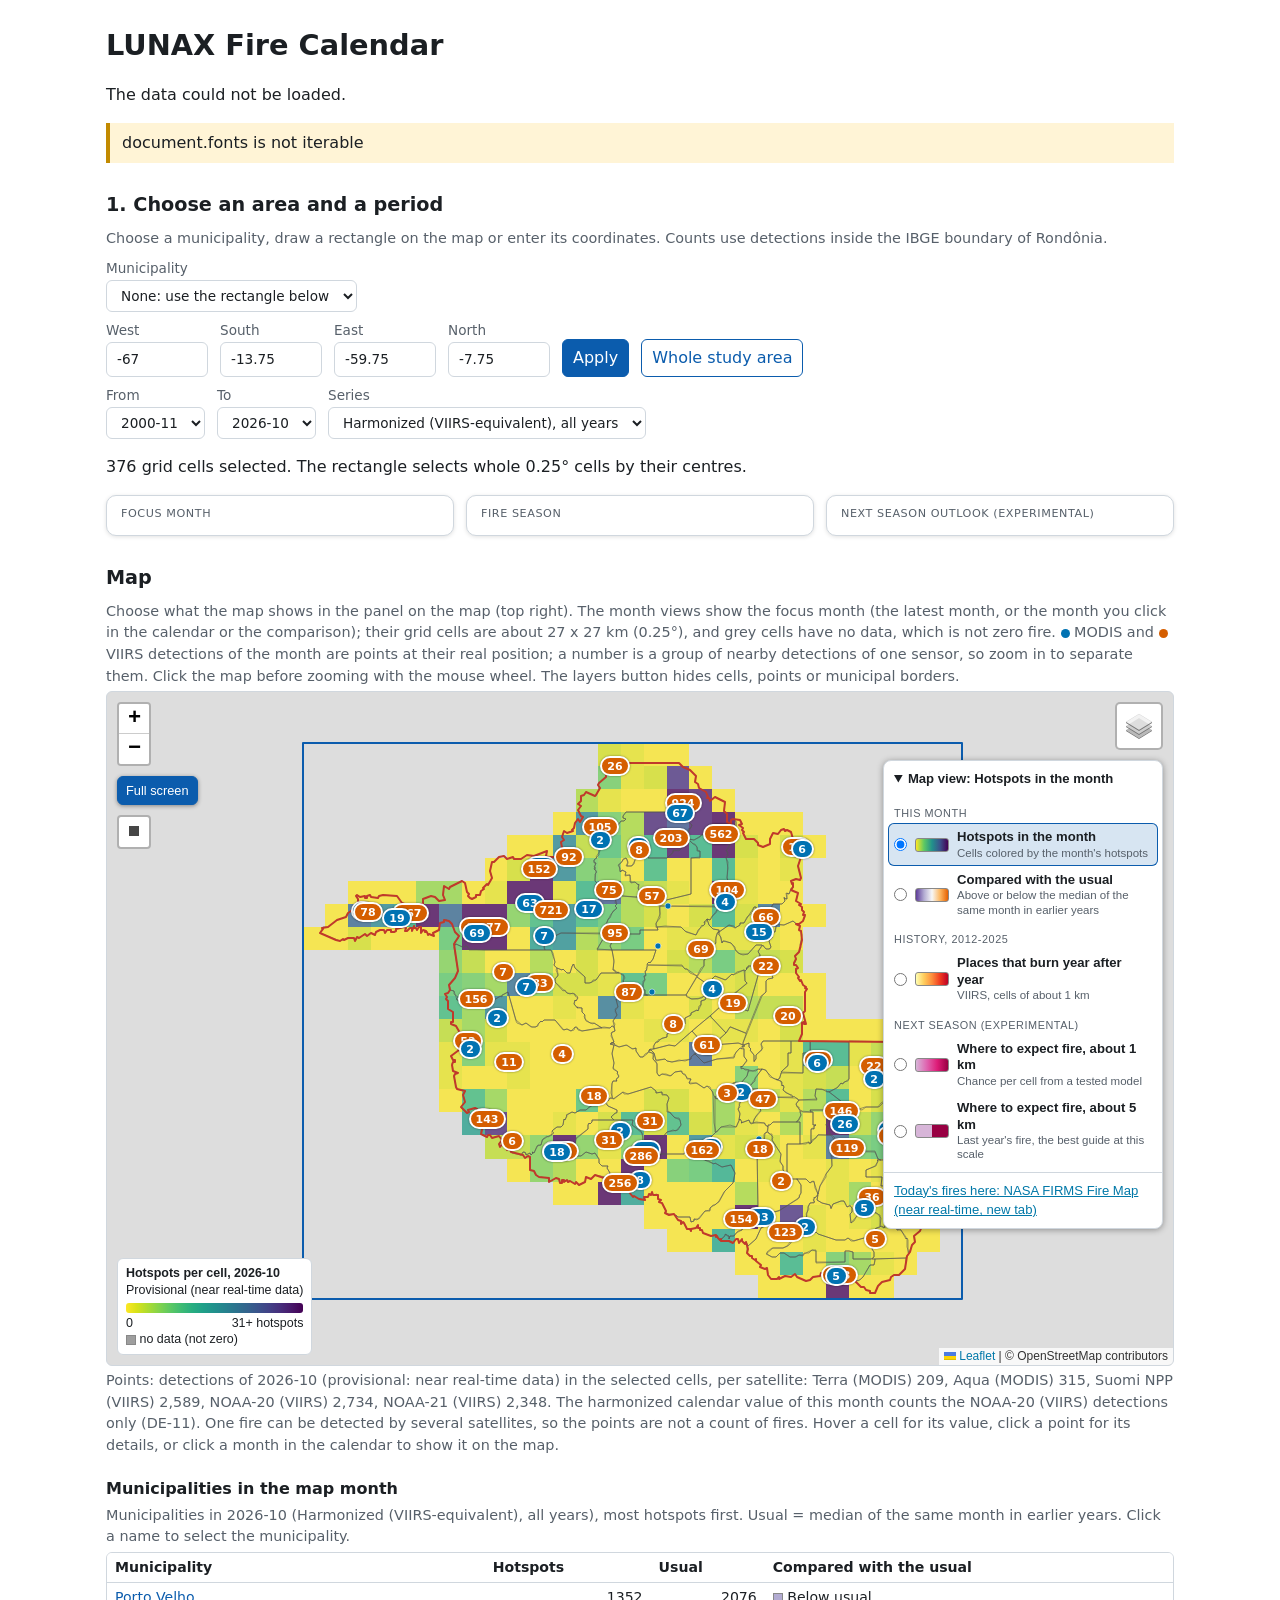
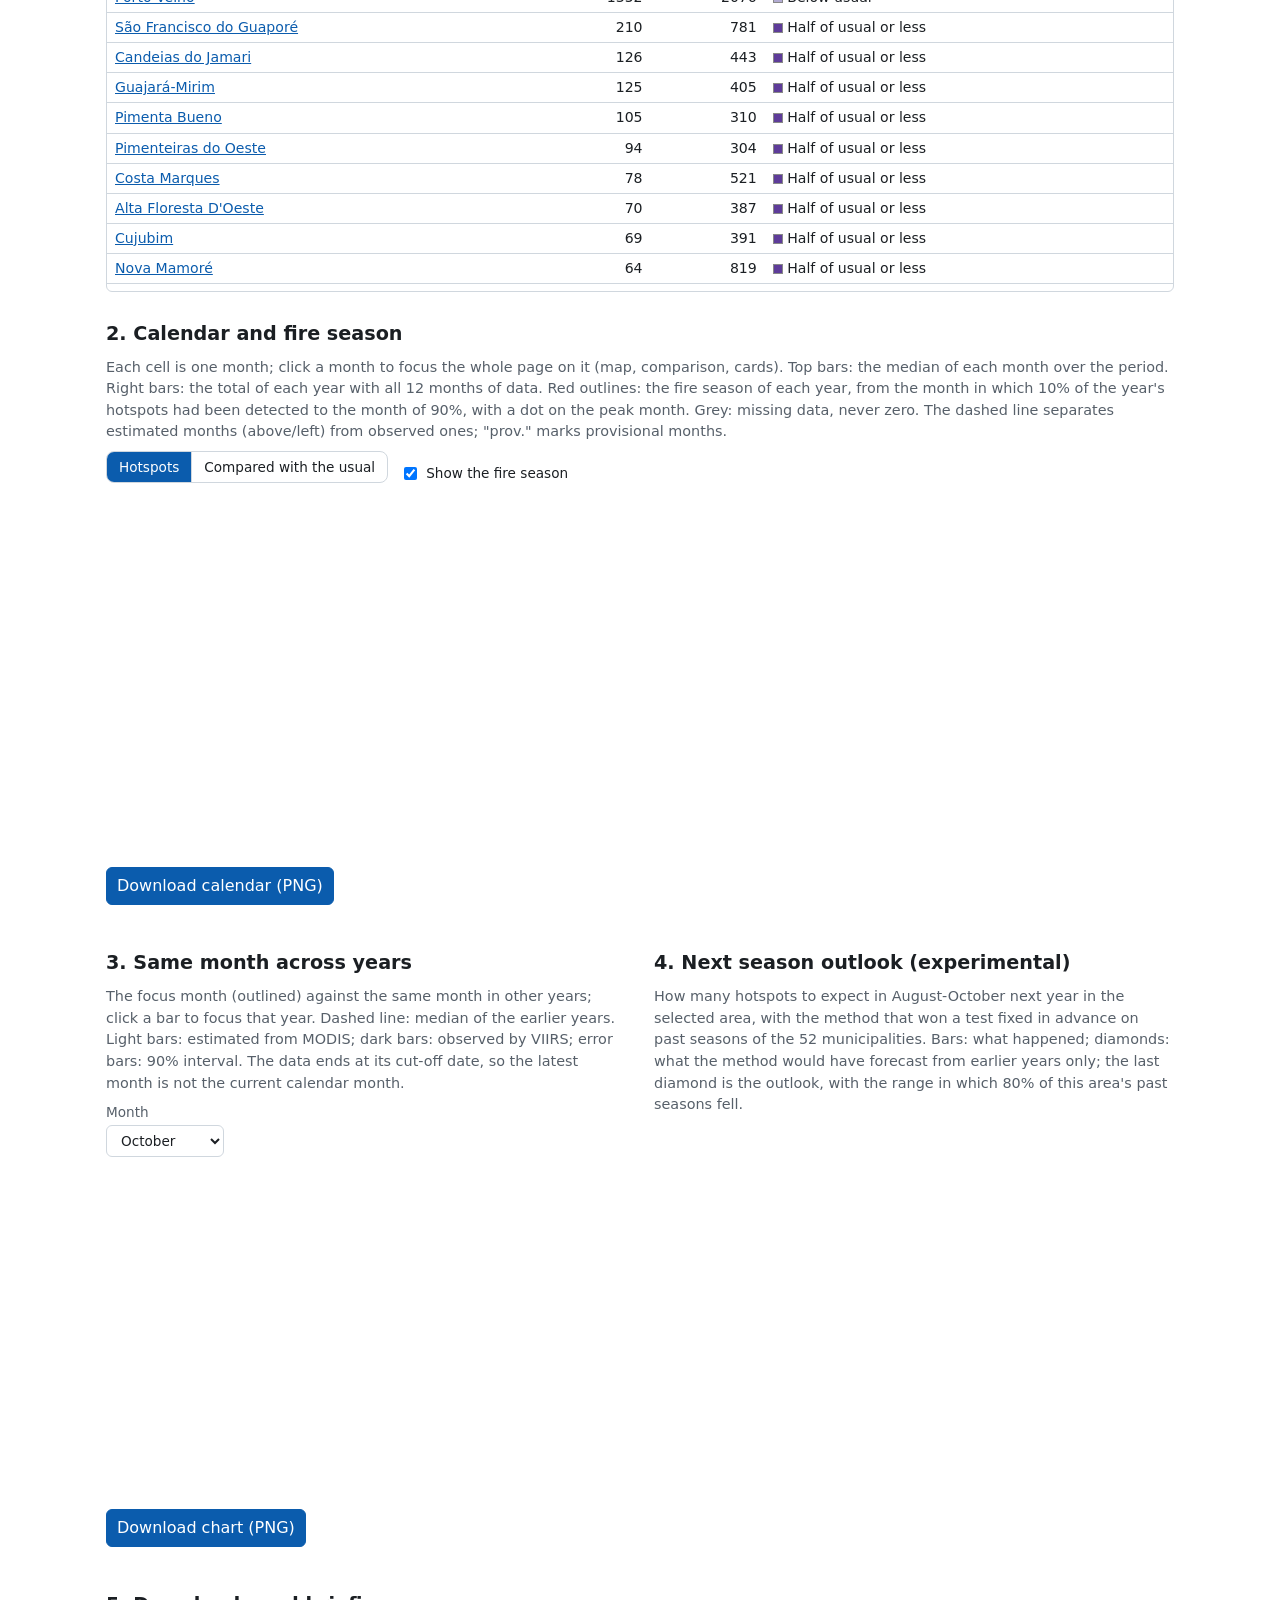
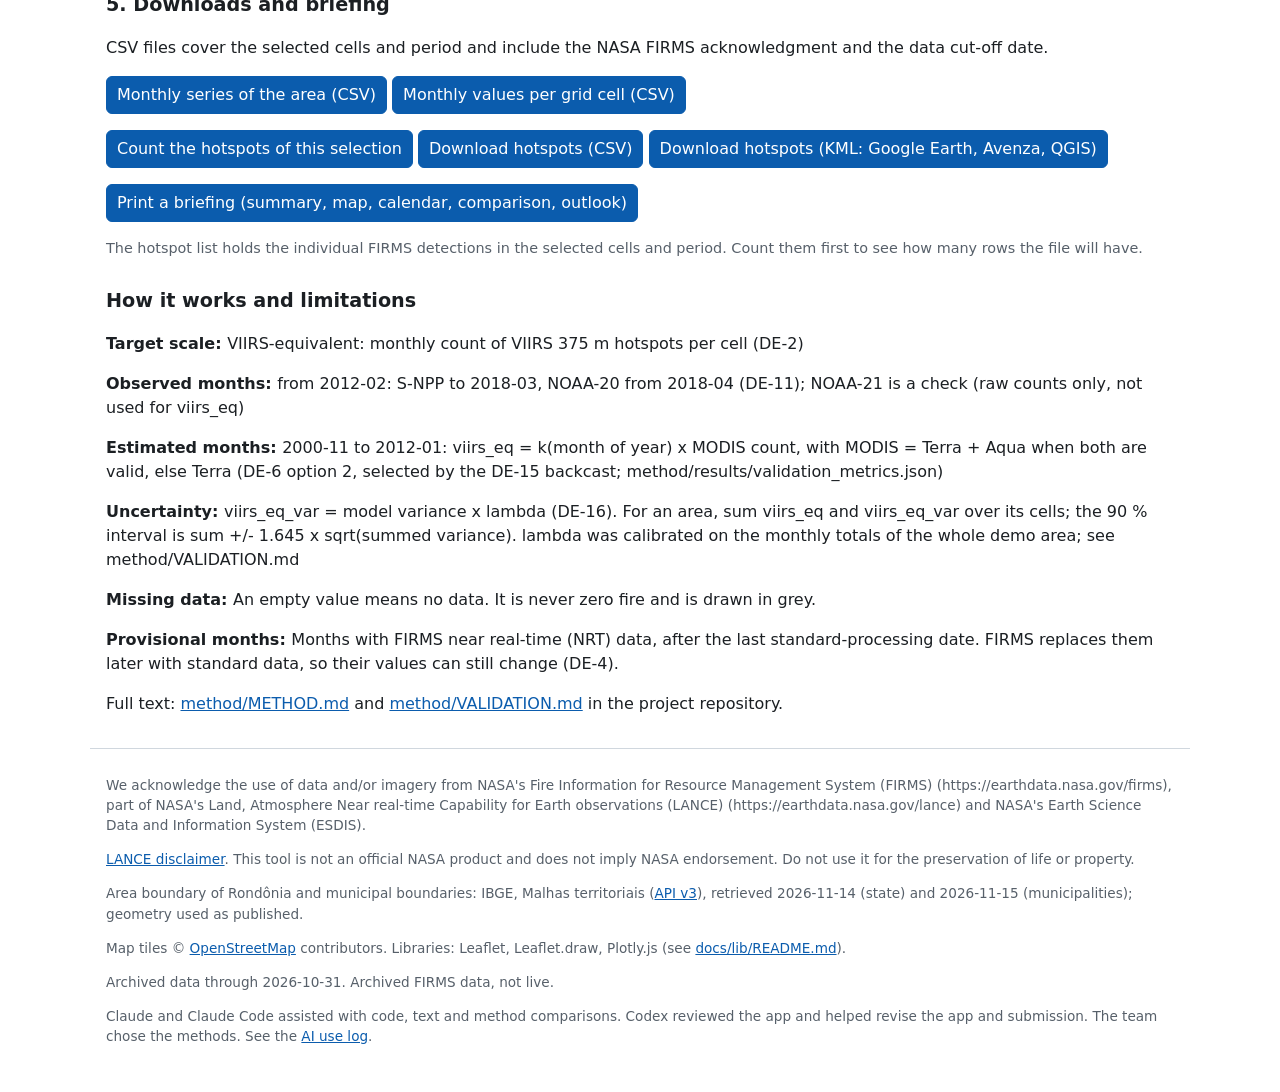
==== commit ef130fa8: "RA-10: one connected analysis view (DE-30): summary cards, calendar with margins and fire season, li" ====
--- a/docs/index.html
+++ b/docs/index.html
@@ -40,11 +40,16 @@
       </div>
       <p class="hint" id="series-note"></p>
       <p id="selection-info" role="status"></p>
+      <div class="cards" aria-label="Summary of the selection">
+        <a class="card" href="#compare-section"><span class="card-title">Focus month</span><span class="card-big" id="card-month-big"></span><span class="card-sub" id="card-month-sub"></span></a>
+        <a class="card" href="#calendar-section"><span class="card-title">Fire season</span><span class="card-big" id="card-season-big"></span><span class="card-sub" id="card-season-sub"></span></a>
+        <a class="card" href="#outlook-section"><span class="card-title">Next season outlook (experimental)</span><span class="card-big" id="card-outlook-big"></span><span class="card-sub" id="card-outlook-sub"></span></a>
+      </div>
     </section>
 
     <section id="map-section" aria-label="Map">
       <h2>Map</h2>
-      <p class="hint">Choose what the map shows in the panel on the map (top right). The month views show the month of section 5, or the month you click in the calendar; their grid cells are about 27 x 27 km (0.25°), and grey cells have no data, which is not zero fire. <span class="dot modis" aria-hidden="true"></span> MODIS and <span class="dot viirs" aria-hidden="true"></span> VIIRS detections of the month are points at their real position; a number is a group of nearby detections of one sensor, so zoom in to separate them. Click the map before zooming with the mouse wheel. The layers button hides cells, points or municipal borders.</p>
+      <p class="hint">Choose what the map shows in the panel on the map (top right). The month views show the focus month (the latest month, or the month you click in the calendar or the comparison); their grid cells are about 27 x 27 km (0.25°), and grey cells have no data, which is not zero fire. <span class="dot modis" aria-hidden="true"></span> MODIS and <span class="dot viirs" aria-hidden="true"></span> VIIRS detections of the month are points at their real position; a number is a group of nearby detections of one sensor, so zoom in to separate them. Click the map before zooming with the mouse wheel. The layers button hides cells, points or municipal borders.</p>
       <div id="map-panel" class="map-panel no-print">
         <details id="map-panel-details" open>
           <summary>Map view: <span id="map-view-name">Hotspots in the month</span></summary>
@@ -70,39 +75,40 @@
       <div class="table-wrap"><table id="ranking"></table></div>
     </section>
 
-    <section id="calendar-section" aria-label="Monthly calendar">
-      <h2>2. Monthly calendar</h2>
-      <p class="hint">Each cell is one month. Darker colors mean more hotspots. Grey cells mark months with missing data in the displayed series. The dashed line separates estimated months (above/left) from observed ones. Years marked "prov." contain provisional months from FIRMS near real-time data. Hover for the month status. Click a month to show it on the map above.</p>
-      <div id="calendar" class="chart" role="img" aria-label="Calendar of monthly hotspot counts by year and month"></div>
+    <section id="calendar-section" aria-label="Monthly calendar and fire season">
+      <h2>2. Calendar and fire season</h2>
+      <p class="hint">Each cell is one month; click a month to focus the whole page on it (map, comparison, cards). Top bars: the median of each month over the period. Right bars: the total of each year with all 12 months of data. Red outlines: the fire season of each year, from the month in which 10% of the year's hotspots had been detected to the month of 90%, with a dot on the peak month. Grey: missing data, never zero. The dashed line separates estimated months (above/left) from observed ones; "prov." marks provisional months.</p>
+      <div class="row no-print">
+        <div class="seg" role="radiogroup" aria-label="Calendar colors" id="cal-mode">
+          <label><input type="radio" name="cal-mode" value="hotspots" checked> Hotspots</label>
+          <label><input type="radio" name="cal-mode" value="usual"> Compared with the usual</label>
+        </div>
+        <label class="check"><input type="checkbox" id="cal-season" checked> Show the fire season</label>
+      </div>
+      <div id="calendar" class="chart" role="img" aria-label="Calendar of monthly hotspot counts by year and month, with the fire season of each year"></div>
+      <p id="season-text" role="status"></p>
       <p><button type="button" id="png-calendar" disabled>Download calendar (PNG)</button></p>
     </section>
 
-    <section id="season-section" aria-label="Fire season">
-      <h2>3. Fire season</h2>
-      <p class="hint">For each year, the bar runs from the month in which 10% of the year's hotspots had been detected (start) to the month in which 90% had been (end); the diamond is the month with the most hotspots (peak). Harmonized values, so years before and after 2012 are comparable. A year with missing months is drawn only if they cannot change the result. Whole months only: the data are monthly.</p>
-      <p id="season-text" role="status"></p>
-      <div id="season" class="chart" role="img" aria-label="Fire season start, peak and end month for each year"></div>
-    </section>
-
-    <section id="outlook-section" aria-label="Outlook for the next fire season">
-      <h2>4. Outlook for the next fire season (experimental)</h2>
-      <p class="hint">How many hotspots to expect in August-October next year in the selected area, with the method that won a test fixed in advance on 13 past seasons of the 52 municipalities. Bars: what happened; diamonds: what the method would have forecast each year from earlier years only; the last diamond is the outlook, with the range in which 80% of this area's past seasons fell. Harmonized values, so the years before 2012 count too.</p>
-      <p id="outlook-text" role="status"></p>
-      <div id="outlook" class="chart" role="img" aria-label="Past forecasts against observed August-October hotspots, and the outlook for next year"></div>
-    </section>
-
-    <section id="compare-section" aria-label="Month versus historical median">
-      <h2>5. The latest month compared with its historical median</h2>
-      <p class="hint">The data ends at its cut-off date, so the latest month shown here is not the current calendar month.</p>
-      <div class="row"><label>Month <select autocomplete="off" id="compare-month"></select></label></div>
-      <p id="compare-text" role="status"></p>
-      <div id="compare" class="chart" role="img" aria-label="Same calendar month across years with the historical median"></div>
-      <p class="hint">Light bars: estimated from MODIS. Dark bars: observed by VIIRS. Dashed line: median of the earlier years. Error bars: 90% interval. "prov.": provisional month (FIRMS near real-time data; the value can still change).</p>
-      <p><button type="button" id="png-compare" disabled>Download chart (PNG)</button></p>
-    </section>
+    <div class="two-col">
+      <section id="compare-section" aria-label="The focus month across years">
+        <h2>3. Same month across years</h2>
+        <p class="hint">The focus month (outlined) against the same month in other years; click a bar to focus that year. Dashed line: median of the earlier years. Light bars: estimated from MODIS; dark bars: observed by VIIRS; error bars: 90% interval. The data ends at its cut-off date, so the latest month is not the current calendar month.</p>
+        <div class="row"><label>Month <select autocomplete="off" id="compare-month"></select></label></div>
+        <p id="compare-text" role="status"></p>
+        <div id="compare" class="chart" role="img" aria-label="Same calendar month across years with the historical median"></div>
+        <p><button type="button" id="png-compare" disabled>Download chart (PNG)</button></p>
+      </section>
+      <section id="outlook-section" aria-label="Outlook for the next fire season">
+        <h2>4. Next season outlook (experimental)</h2>
+        <p class="hint">How many hotspots to expect in August-October next year in the selected area, with the method that won a test fixed in advance on past seasons of the 52 municipalities. Bars: what happened; diamonds: what the method would have forecast from earlier years only; the last diamond is the outlook, with the range in which 80% of this area's past seasons fell.</p>
+        <p id="outlook-text" role="status"></p>
+        <div id="outlook" class="chart" role="img" aria-label="Past forecasts against observed August-October hotspots, and the outlook for next year"></div>
+      </section>
+    </div>
 
     <section id="downloads-section" aria-label="Downloads">
-      <h2>6. Downloads and briefing</h2>
+      <h2>5. Downloads and briefing</h2>
       <p>CSV files cover the selected cells and period and include the NASA FIRMS acknowledgment and the data cut-off date.</p>
       <p>
         <button type="button" id="csv-series" disabled>Monthly series of the area (CSV)</button>
@@ -113,7 +119,7 @@
         <button type="button" id="hotspots-download" disabled>Download hotspots (CSV)</button>
         <button type="button" id="hotspots-kml" disabled>Download hotspots (KML: Google Earth, Avenza, QGIS)</button>
       </p>
-      <p><button type="button" id="print-briefing">Print a briefing (map, calendar, fire season, outlook, comparison)</button></p>
+      <p><button type="button" id="print-briefing">Print a briefing (summary, map, calendar, comparison, outlook)</button></p>
       <p id="hotspots-status" role="status" class="hint">The hotspot list holds the individual FIRMS detections in the selected cells and period. Count them first to see how many rows the file will have.</p>
     </section>
 
--- a/docs/css/style.css
+++ b/docs/css/style.css
@@ -56,6 +56,24 @@
 .map-panel .panel-link { display: block; padding: 8px 10px; border-top: 1px solid var(--line); }
 .sr-only { position: absolute; width: 1px; height: 1px; overflow: hidden; clip: rect(0 0 0 0); white-space: nowrap; }
 @media (max-width: 600px) { .map-panel { width: 220px; } }
+/* DE-30: summary cards, two columns, segmented switch */
+.cards { display: grid; grid-template-columns: repeat(3, 1fr); gap: 12px; margin: 12px 0 4px; }
+.card { display: block; text-decoration: none; color: var(--fg); background: var(--bg); border: 1px solid var(--line); border-radius: 10px; padding: 10px 14px; box-shadow: 0 1px 4px rgba(0,0,0,.12); }
+.card:hover { border-color: var(--accent); }
+.card-title { display: block; font-size: .7rem; text-transform: uppercase; letter-spacing: .05em; color: var(--muted); }
+.card-big { display: block; font-size: 1.55rem; font-weight: 700; line-height: 1.25; margin: 2px 0; }
+.card-sub { display: block; font-size: .84rem; color: var(--muted); }
+.badge { display: inline-block; padding: 0 7px; border-radius: 10px; font-size: .78rem; color: #1b1f23; border: 1px solid #888; margin-right: 4px; }
+.two-col { display: grid; grid-template-columns: 1fr 1fr; gap: 28px; }
+.two-col > section { min-width: 0; }
+.seg { display: inline-flex; border: 1px solid var(--line); border-radius: 8px; overflow: hidden; }
+.seg label { flex-direction: row; align-items: center; padding: 5px 12px; cursor: pointer; color: var(--fg); font-size: .85rem; }
+.seg label + label { border-left: 1px solid var(--line); }
+.seg input { position: absolute; opacity: 0; pointer-events: none; }
+.seg label:has(input:checked) { background: var(--accent); color: #fff; }
+.seg label:has(input:focus-visible) { outline: 3px solid #f5a623; outline-offset: -3px; }
+label.check { flex-direction: row; align-items: center; gap: 6px; color: var(--fg); }
+@media (max-width: 760px) { .cards, .two-col { grid-template-columns: 1fr; } }
 /* DE-24: municipal ranking */
 h3 { margin: 20px 0 4px; font-size: 1rem; }
 .table-wrap { max-height: 340px; overflow: auto; border: 1px solid var(--line); border-radius: 6px; }
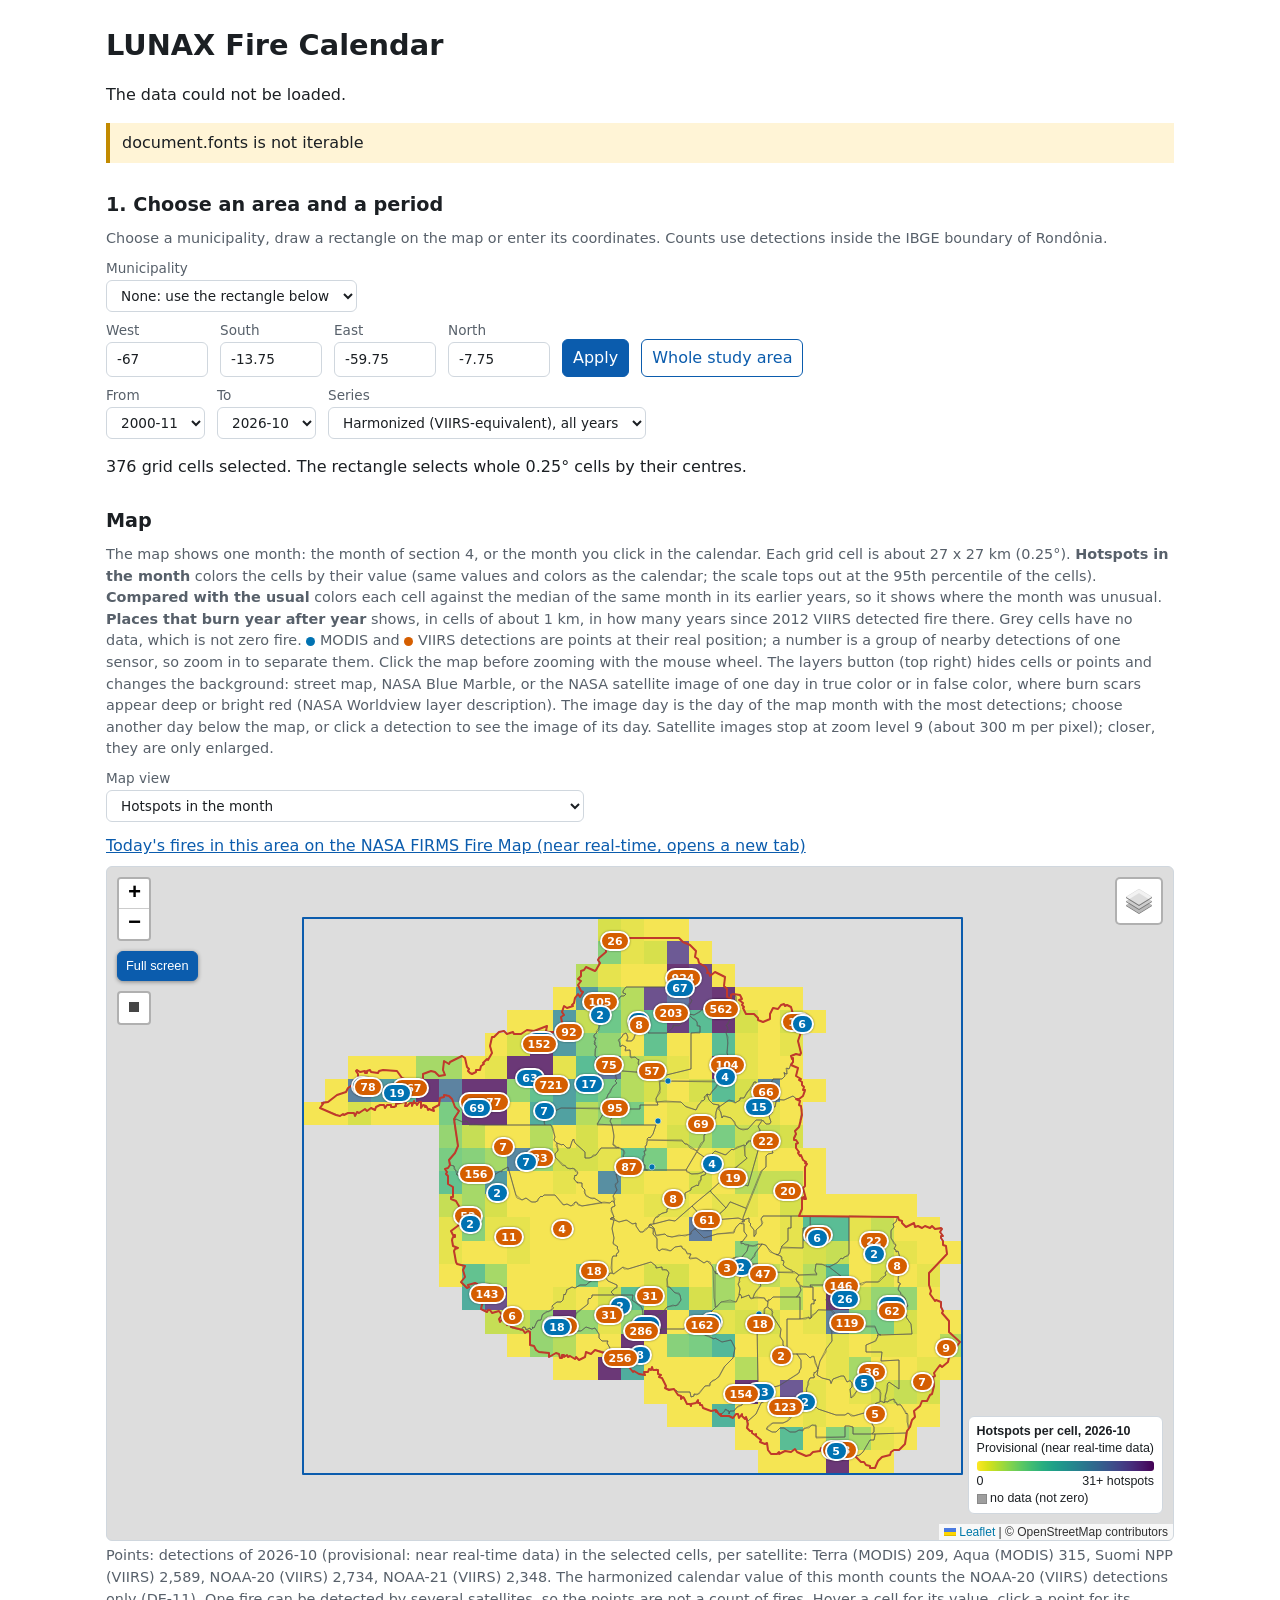
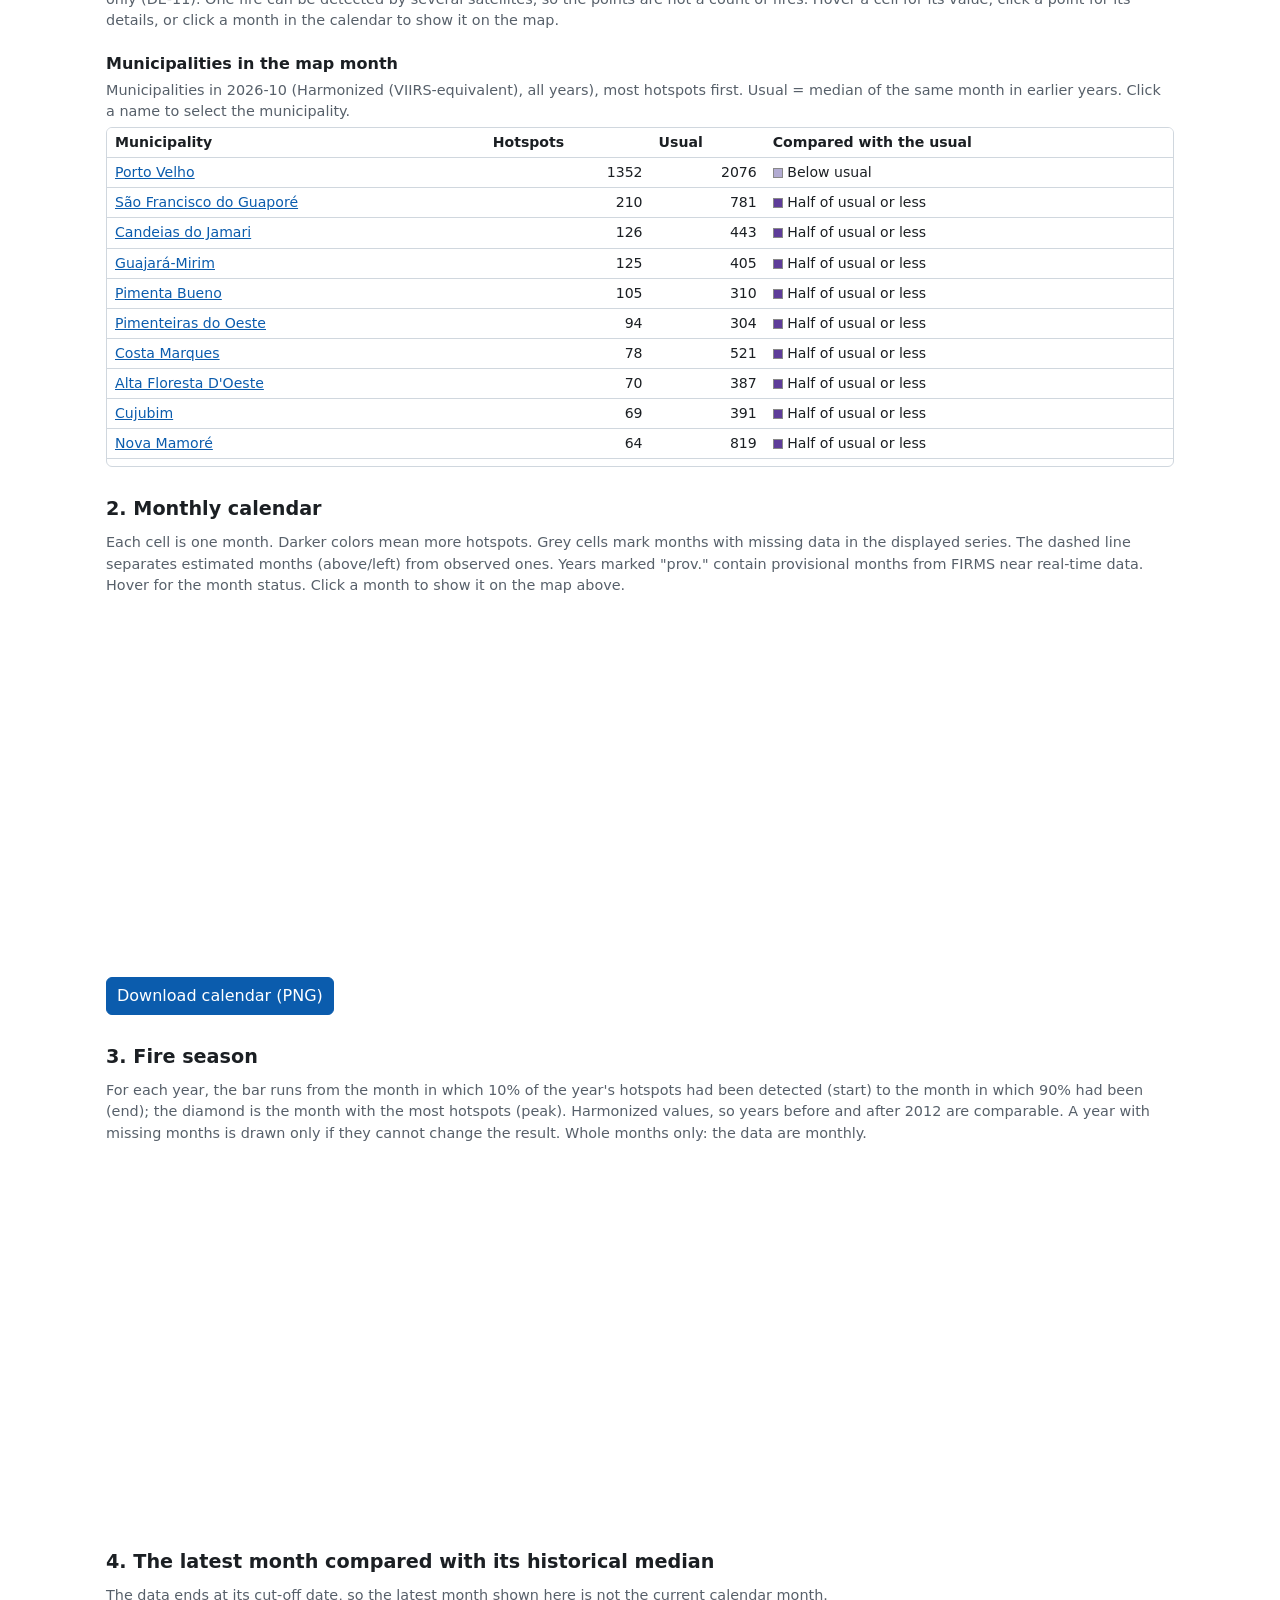
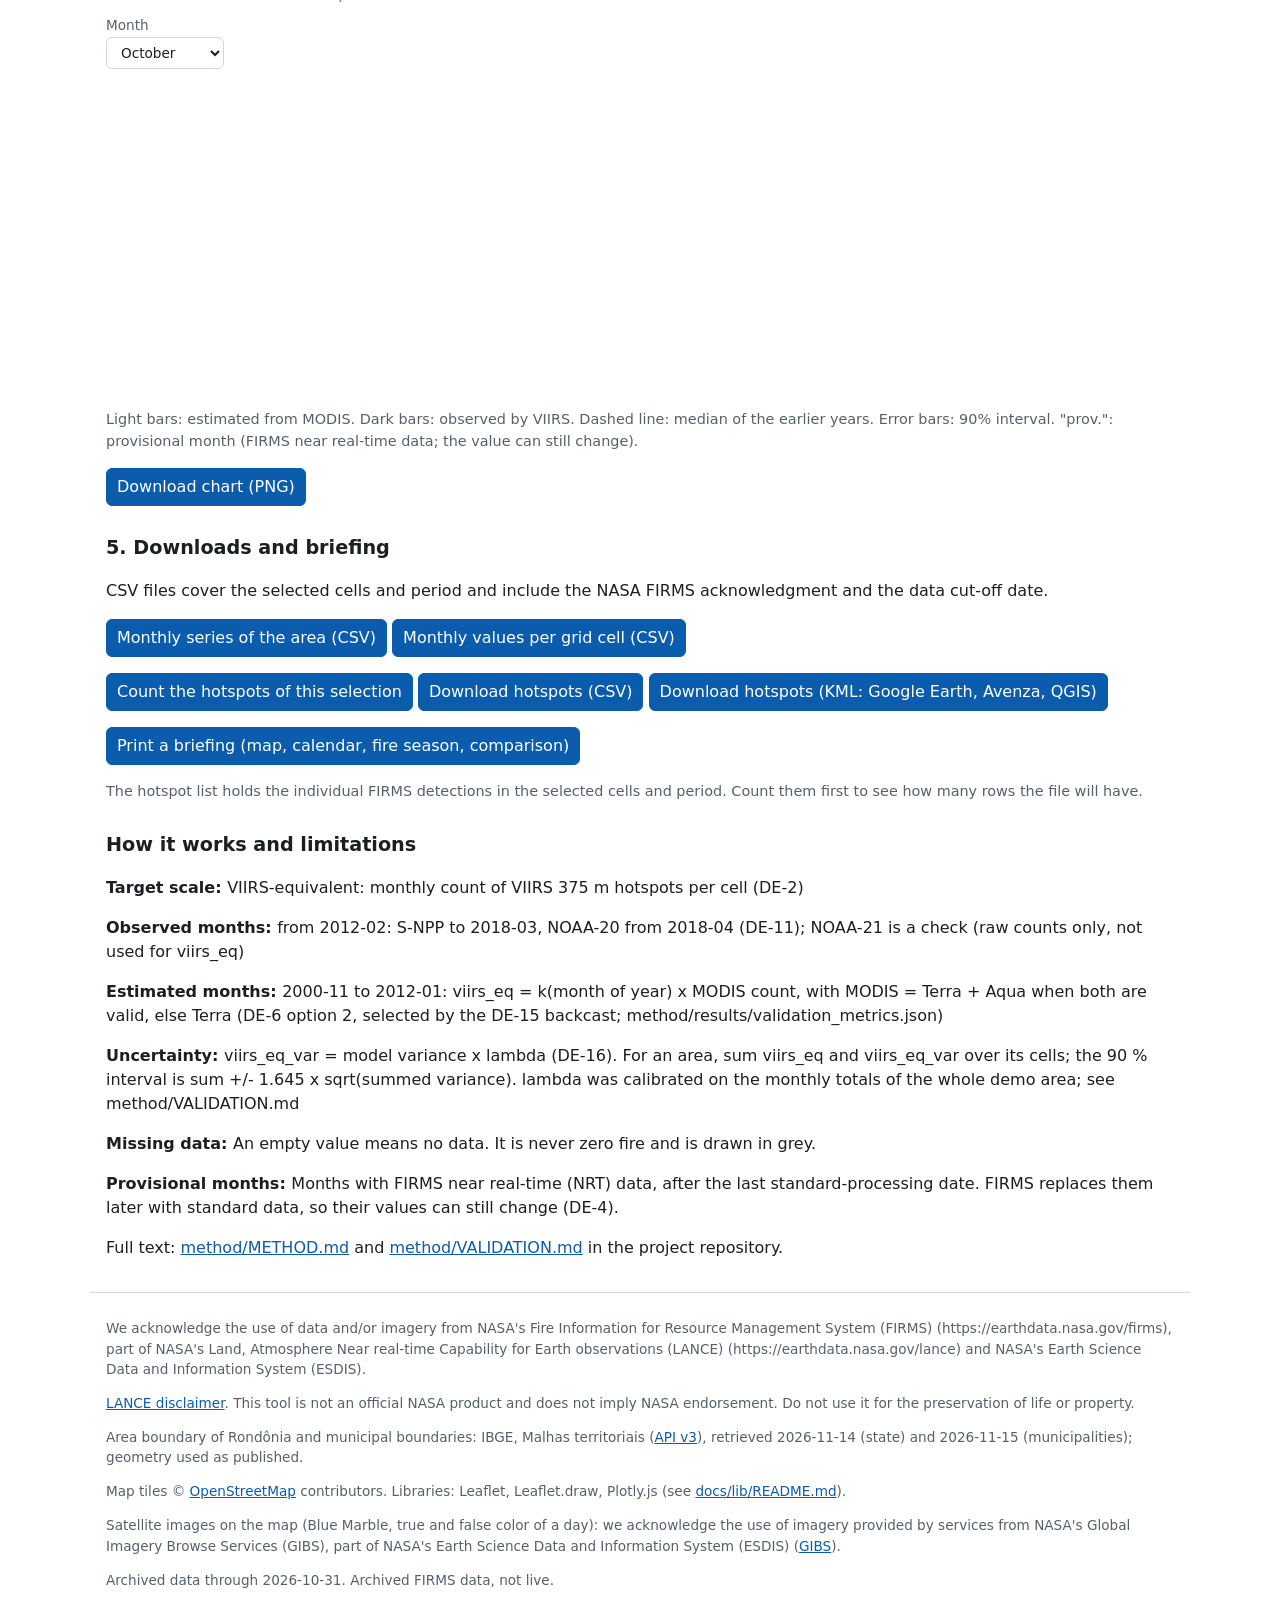
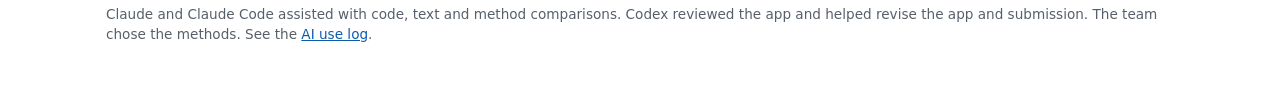
==== commit e86f9360: "Merge pull request #62 from jacquesbelmont/JA-11-gibs-imagery Merged by Jacques on 2026-11-15 by his" ====
--- a/docs/index.html
+++ b/docs/index.html
@@ -40,32 +40,18 @@
       </div>
       <p class="hint" id="series-note"></p>
       <p id="selection-info" role="status"></p>
-      <div class="cards" aria-label="Summary of the selection">
-        <a class="card" href="#compare-section"><span class="card-title">Focus month</span><span class="card-big" id="card-month-big"></span><span class="card-sub" id="card-month-sub"></span></a>
-        <a class="card" href="#calendar-section"><span class="card-title">Fire season</span><span class="card-big" id="card-season-big"></span><span class="card-sub" id="card-season-sub"></span></a>
-        <a class="card" href="#outlook-section"><span class="card-title">Next season outlook (experimental)</span><span class="card-big" id="card-outlook-big"></span><span class="card-sub" id="card-outlook-sub"></span></a>
-      </div>
     </section>
 
     <section id="map-section" aria-label="Map">
       <h2>Map</h2>
-      <p class="hint">Choose what the map shows in the panel on the map (top right). The month views show the focus month (the latest month, or the month you click in the calendar or the comparison); their grid cells are about 27 x 27 km (0.25°), and grey cells have no data, which is not zero fire. <span class="dot modis" aria-hidden="true"></span> MODIS and <span class="dot viirs" aria-hidden="true"></span> VIIRS detections of the month are points at their real position; a number is a group of nearby detections of one sensor, so zoom in to separate them. Click the map before zooming with the mouse wheel. The layers button hides cells, points or municipal borders.</p>
-      <div id="map-panel" class="map-panel no-print">
-        <details id="map-panel-details" open>
-          <summary>Map view: <span id="map-view-name">Hotspots in the month</span></summary>
-          <fieldset id="map-mode">
-            <legend class="sr-only">Map view</legend>
-            <p class="panel-group">This month</p>
-            <label class="view"><input type="radio" name="map-mode" value="hotspots" checked><span class="sw sw-hotspots" aria-hidden="true"></span><span><strong>Hotspots in the month</strong><small>Cells colored by the month's hotspots</small></span></label>
-            <label class="view"><input type="radio" name="map-mode" value="usual"><span class="sw sw-usual" aria-hidden="true"></span><span><strong>Compared with the usual</strong><small>Above or below the median of the same month in earlier years</small></span></label>
-            <p class="panel-group">History, 2012-2025</p>
-            <label class="view"><input type="radio" name="map-mode" value="recurrence"><span class="sw sw-recurrence" aria-hidden="true"></span><span><strong>Places that burn year after year</strong><small>VIIRS, cells of about 1 km</small></span></label>
-            <p class="panel-group">Next season (experimental)</p>
-            <label class="view"><input type="radio" name="map-mode" value="outlook001"><span class="sw sw-outlook001" aria-hidden="true"></span><span><strong>Where to expect fire, about 1 km</strong><small>Chance per cell from a tested model</small></span></label>
-            <label class="view"><input type="radio" name="map-mode" value="outlook005"><span class="sw sw-outlook005" aria-hidden="true"></span><span><strong>Where to expect fire, about 5 km</strong><small>Last year's fire, the best guide at this scale</small></span></label>
-          </fieldset>
-          <a id="firms-link" class="panel-link" href="https://firms.modaps.eosdis.nasa.gov/map/" target="_blank" rel="noopener">Today's fires here: NASA FIRMS Fire Map (near real-time, new tab)</a>
-        </details>
+      <p class="hint">The map shows one month: the month of section 4, or the month you click in the calendar. Each grid cell is about 27 x 27 km (0.25°). <strong>Hotspots in the month</strong> colors the cells by their value (same values and colors as the calendar; the scale tops out at the 95th percentile of the cells). <strong>Compared with the usual</strong> colors each cell against the median of the same month in its earlier years, so it shows where the month was unusual. <strong>Places that burn year after year</strong> shows, in cells of about 1 km, in how many years since 2012 VIIRS detected fire there. Grey cells have no data, which is not zero fire. <span class="dot modis" aria-hidden="true"></span> MODIS and <span class="dot viirs" aria-hidden="true"></span> VIIRS detections are points at their real position; a number is a group of nearby detections of one sensor, so zoom in to separate them. Click the map before zooming with the mouse wheel. The layers button (top right) hides cells or points and changes the background: street map, NASA Blue Marble, or the NASA satellite image of one day in true color or in false color, where burn scars appear deep or bright red (NASA Worldview layer description). The image day is the day of the map month with the most detections; choose another day below the map, or click a detection to see the image of its day. Satellite images stop at zoom level 9 (about 300 m per pixel); closer, they are only enlarged.</p>
+      <div class="row no-print">
+        <label>Map view <select autocomplete="off" id="map-mode">
+          <option value="hotspots">Hotspots in the month</option>
+          <option value="usual">Compared with the usual for that month</option>
+          <option value="recurrence">Places that burn year after year (VIIRS, about 1 km, 2012-2025)</option>
+        </select></label>
+        <a id="firms-link" href="https://firms.modaps.eosdis.nasa.gov/map/" target="_blank" rel="noopener">Today's fires in this area on the NASA FIRMS Fire Map (near real-time, opens a new tab)</a>
       </div>
       <div id="map" role="application" aria-label="Map for choosing the area, with the hotspots of one month"></div>
       <p class="hint" id="recurrence-note" role="status"></p>
@@ -75,37 +61,29 @@
       <div class="table-wrap"><table id="ranking"></table></div>
     </section>
 
-    <section id="calendar-section" aria-label="Monthly calendar and fire season">
-      <h2>2. Calendar and fire season</h2>
-      <p class="hint">Each cell is one month; click a month to focus the whole page on it (map, comparison, cards). Top bars: the median of each month over the period. Right bars: the total of each year with all 12 months of data. Red outlines: the fire season of each year, from the month in which 10% of the year's hotspots had been detected to the month of 90%, with a dot on the peak month. Grey: missing data, never zero. The dashed line separates estimated months (above/left) from observed ones; "prov." marks provisional months.</p>
-      <div class="row no-print">
-        <div class="seg" role="radiogroup" aria-label="Calendar colors" id="cal-mode">
-          <label><input type="radio" name="cal-mode" value="hotspots" checked> Hotspots</label>
-          <label><input type="radio" name="cal-mode" value="usual"> Compared with the usual</label>
-        </div>
-        <label class="check"><input type="checkbox" id="cal-season" checked> Show the fire season</label>
-      </div>
-      <div id="calendar" class="chart" role="img" aria-label="Calendar of monthly hotspot counts by year and month, with the fire season of each year"></div>
-      <p id="season-text" role="status"></p>
+    <section id="calendar-section" aria-label="Monthly calendar">
+      <h2>2. Monthly calendar</h2>
+      <p class="hint">Each cell is one month. Darker colors mean more hotspots. Grey cells mark months with missing data in the displayed series. The dashed line separates estimated months (above/left) from observed ones. Years marked "prov." contain provisional months from FIRMS near real-time data. Hover for the month status. Click a month to show it on the map above.</p>
+      <div id="calendar" class="chart" role="img" aria-label="Calendar of monthly hotspot counts by year and month"></div>
       <p><button type="button" id="png-calendar" disabled>Download calendar (PNG)</button></p>
     </section>
 
-    <div class="two-col">
-      <section id="compare-section" aria-label="The focus month across years">
-        <h2>3. Same month across years</h2>
-        <p class="hint">The focus month (outlined) against the same month in other years; click a bar to focus that year. Dashed line: median of the earlier years. Light bars: estimated from MODIS; dark bars: observed by VIIRS; error bars: 90% interval. The data ends at its cut-off date, so the latest month is not the current calendar month.</p>
-        <div class="row"><label>Month <select autocomplete="off" id="compare-month"></select></label></div>
-        <p id="compare-text" role="status"></p>
-        <div id="compare" class="chart" role="img" aria-label="Same calendar month across years with the historical median"></div>
-        <p><button type="button" id="png-compare" disabled>Download chart (PNG)</button></p>
-      </section>
-      <section id="outlook-section" aria-label="Outlook for the next fire season">
-        <h2>4. Next season outlook (experimental)</h2>
-        <p class="hint">How many hotspots to expect in August-October next year in the selected area, with the method that won a test fixed in advance on past seasons of the 52 municipalities. Bars: what happened; diamonds: what the method would have forecast from earlier years only; the last diamond is the outlook, with the range in which 80% of this area's past seasons fell.</p>
-        <p id="outlook-text" role="status"></p>
-        <div id="outlook" class="chart" role="img" aria-label="Past forecasts against observed August-October hotspots, and the outlook for next year"></div>
-      </section>
-    </div>
+    <section id="season-section" aria-label="Fire season">
+      <h2>3. Fire season</h2>
+      <p class="hint">For each year, the bar runs from the month in which 10% of the year's hotspots had been detected (start) to the month in which 90% had been (end); the diamond is the month with the most hotspots (peak). Harmonized values, so years before and after 2012 are comparable. A year with missing months is drawn only if they cannot change the result. Whole months only: the data are monthly.</p>
+      <p id="season-text" role="status"></p>
+      <div id="season" class="chart" role="img" aria-label="Fire season start, peak and end month for each year"></div>
+    </section>
+
+    <section id="compare-section" aria-label="Month versus historical median">
+      <h2>4. The latest month compared with its historical median</h2>
+      <p class="hint">The data ends at its cut-off date, so the latest month shown here is not the current calendar month.</p>
+      <div class="row"><label>Month <select autocomplete="off" id="compare-month"></select></label></div>
+      <p id="compare-text" role="status"></p>
+      <div id="compare" class="chart" role="img" aria-label="Same calendar month across years with the historical median"></div>
+      <p class="hint">Light bars: estimated from MODIS. Dark bars: observed by VIIRS. Dashed line: median of the earlier years. Error bars: 90% interval. "prov.": provisional month (FIRMS near real-time data; the value can still change).</p>
+      <p><button type="button" id="png-compare" disabled>Download chart (PNG)</button></p>
+    </section>
 
     <section id="downloads-section" aria-label="Downloads">
       <h2>5. Downloads and briefing</h2>
@@ -119,7 +97,7 @@
         <button type="button" id="hotspots-download" disabled>Download hotspots (CSV)</button>
         <button type="button" id="hotspots-kml" disabled>Download hotspots (KML: Google Earth, Avenza, QGIS)</button>
       </p>
-      <p><button type="button" id="print-briefing">Print a briefing (summary, map, calendar, comparison, outlook)</button></p>
+      <p><button type="button" id="print-briefing">Print a briefing (map, calendar, fire season, comparison)</button></p>
       <p id="hotspots-status" role="status" class="hint">The hotspot list holds the individual FIRMS detections in the selected cells and period. Count them first to see how many rows the file will have.</p>
     </section>
 
@@ -135,6 +113,7 @@
     <p><a id="disclaimer-link" href="#">LANCE disclaimer</a>. This tool is not an official NASA product and does not imply NASA endorsement. Do not use it for the preservation of life or property.</p>
     <p>Area boundary of Rondônia and municipal boundaries: IBGE, Malhas territoriais (<a href="https://servicodados.ibge.gov.br/api/docs/malhas?versao=3">API v3</a>), retrieved 2026-11-14 (state) and 2026-11-15 (municipalities); geometry used as published.</p>
     <p>Map tiles &copy; <a href="https://www.openstreetmap.org/copyright">OpenStreetMap</a> contributors. Libraries: Leaflet, Leaflet.draw, Plotly.js (see <a href="https://github.com/jacquesbelmont/lunax-fire-calendar/blob/main/docs/lib/README.md">docs/lib/README.md</a>).</p>
+    <p>Satellite images on the map (Blue Marble, true and false color of a day): we acknowledge the use of imagery provided by services from NASA's Global Imagery Browse Services (GIBS), part of NASA's Earth Science Data and Information System (ESDIS) (<a href="https://www.earthdata.nasa.gov/engage/open-data-services-software/earthdata-developer-portal/gibs-api">GIBS</a>).</p>
     <p id="archive-footer"></p>
     <p>Claude and Claude Code assisted with code, text and method comparisons. Codex reviewed the app and helped revise the app and submission. The team chose the methods. See the <a href="https://github.com/jacquesbelmont/lunax-fire-calendar/blob/main/AI_USE.md">AI use log</a>.</p>
   </footer>
@@ -145,11 +124,11 @@
   <script src="lib/plotly/plotly.min.js"></script>
   <script src="js/calc.js"></script>
   <script src="js/data.js"></script>
+  <script src="js/imagery.js"></script>
   <script src="js/map.js"></script>
   <script src="js/calendar.js"></script>
   <script src="js/compare.js"></script>
   <script src="js/season.js"></script>
-  <script src="js/outlook.js"></script>
   <script src="js/hotspots.js"></script>
   <script src="js/export.js"></script>
   <script src="js/main.js"></script>
--- a/docs/css/style.css
+++ b/docs/css/style.css
@@ -35,45 +35,11 @@
 .dot { display: inline-block; width: 9px; height: 9px; border-radius: 50%; vertical-align: middle; }
 .dot.modis, .cluster.modis { background: #0072B2; } .dot.viirs, .cluster.viirs { background: #D55E00; }
 .cluster { display: flex; align-items: center; justify-content: center; box-sizing: border-box; border: 2px solid #fff; border-radius: 10px; color: #fff; font: 600 11px/1 system-ui, sans-serif; box-shadow: 0 0 2px rgba(0,0,0,.5); }
-@media (max-width: 600px) { .map-legend { max-width: 160px; font-size: .7rem; } }
+/* DE-27: day and satellite of the GIBS image */
+.map-imagery { max-width: 280px; }
+.map-imagery input { font: inherit; margin-top: 4px; }
+@media (max-width: 600px) { .map-legend { max-width: 160px; font-size: .7rem; } .map-imagery { max-width: 150px; } .map-imagery input { width: 100%; box-sizing: border-box; } }
 .recurrence-overlay { image-rendering: pixelated; } /* DE-26: keep 1 km cells sharp when zoomed in */
-/* Map view panel inside the map (DE-22, DE-26, DE-29) */
-.map-panel { background: var(--bg); color: var(--fg); border: 1px solid var(--line); border-radius: 8px; box-shadow: 0 1px 6px rgba(0,0,0,.35); width: 280px; max-height: 70vh; overflow: auto; font-size: .82rem; }
-.map-panel summary { cursor: pointer; font-weight: 600; padding: 8px 10px; }
-.map-panel fieldset { border: 0; margin: 0; padding: 0 4px 4px; }
-.map-panel .panel-group { margin: 8px 6px 2px; font-size: .68rem; text-transform: uppercase; letter-spacing: .05em; color: var(--muted); }
-.map-panel label.view { flex-direction: row; align-items: center; gap: 8px; padding: 6px; border-radius: 6px; cursor: pointer; color: var(--fg); font-size: .82rem; line-height: 1.25; }
-.map-panel label.view:hover { background: color-mix(in srgb, var(--accent) 8%, transparent); }
-.map-panel label.view:has(input:checked) { background: color-mix(in srgb, var(--accent) 16%, transparent); box-shadow: inset 0 0 0 1px var(--accent); }
-.map-panel label.view input { margin: 0; flex: none; }
-.map-panel small { display: block; color: var(--muted); font-size: .72rem; }
-.map-panel .sw { flex: none; width: 34px; height: 14px; border-radius: 3px; border: 1px solid #888; }
-.sw-hotspots { background: linear-gradient(to right, #fde725, #5ec962, #21918c, #3b528b, #440154); }
-.sw-usual { background: linear-gradient(to right, #5e3c99, #b2abd2, #f7f7f7, #fdb863, #e66101); }
-.sw-recurrence { background: linear-gradient(to right, #ffffb2, #fecc5c, #fd8d3c, #f03b20, #bd0026); }
-.sw-outlook001 { background: linear-gradient(to right, #d7b5d8, #df65b0, #dd1c77, #980043); }
-.sw-outlook005 { background: linear-gradient(to right, #d7b5d8 50%, #980043 50%); }
-.map-panel .panel-link { display: block; padding: 8px 10px; border-top: 1px solid var(--line); }
-.sr-only { position: absolute; width: 1px; height: 1px; overflow: hidden; clip: rect(0 0 0 0); white-space: nowrap; }
-@media (max-width: 600px) { .map-panel { width: 220px; } }
-/* DE-30: summary cards, two columns, segmented switch */
-.cards { display: grid; grid-template-columns: repeat(3, 1fr); gap: 12px; margin: 12px 0 4px; }
-.card { display: block; text-decoration: none; color: var(--fg); background: var(--bg); border: 1px solid var(--line); border-radius: 10px; padding: 10px 14px; box-shadow: 0 1px 4px rgba(0,0,0,.12); }
-.card:hover { border-color: var(--accent); }
-.card-title { display: block; font-size: .7rem; text-transform: uppercase; letter-spacing: .05em; color: var(--muted); }
-.card-big { display: block; font-size: 1.55rem; font-weight: 700; line-height: 1.25; margin: 2px 0; }
-.card-sub { display: block; font-size: .84rem; color: var(--muted); }
-.badge { display: inline-block; padding: 0 7px; border-radius: 10px; font-size: .78rem; color: #1b1f23; border: 1px solid #888; margin-right: 4px; }
-.two-col { display: grid; grid-template-columns: 1fr 1fr; gap: 28px; }
-.two-col > section { min-width: 0; }
-.seg { display: inline-flex; border: 1px solid var(--line); border-radius: 8px; overflow: hidden; }
-.seg label { flex-direction: row; align-items: center; padding: 5px 12px; cursor: pointer; color: var(--fg); font-size: .85rem; }
-.seg label + label { border-left: 1px solid var(--line); }
-.seg input { position: absolute; opacity: 0; pointer-events: none; }
-.seg label:has(input:checked) { background: var(--accent); color: #fff; }
-.seg label:has(input:focus-visible) { outline: 3px solid #f5a623; outline-offset: -3px; }
-label.check { flex-direction: row; align-items: center; gap: 6px; color: var(--fg); }
-@media (max-width: 760px) { .cards, .two-col { grid-template-columns: 1fr; } }
 /* DE-24: municipal ranking */
 h3 { margin: 20px 0 4px; font-size: 1rem; }
 .table-wrap { max-height: 340px; overflow: auto; border: 1px solid var(--line); border-radius: 6px; }
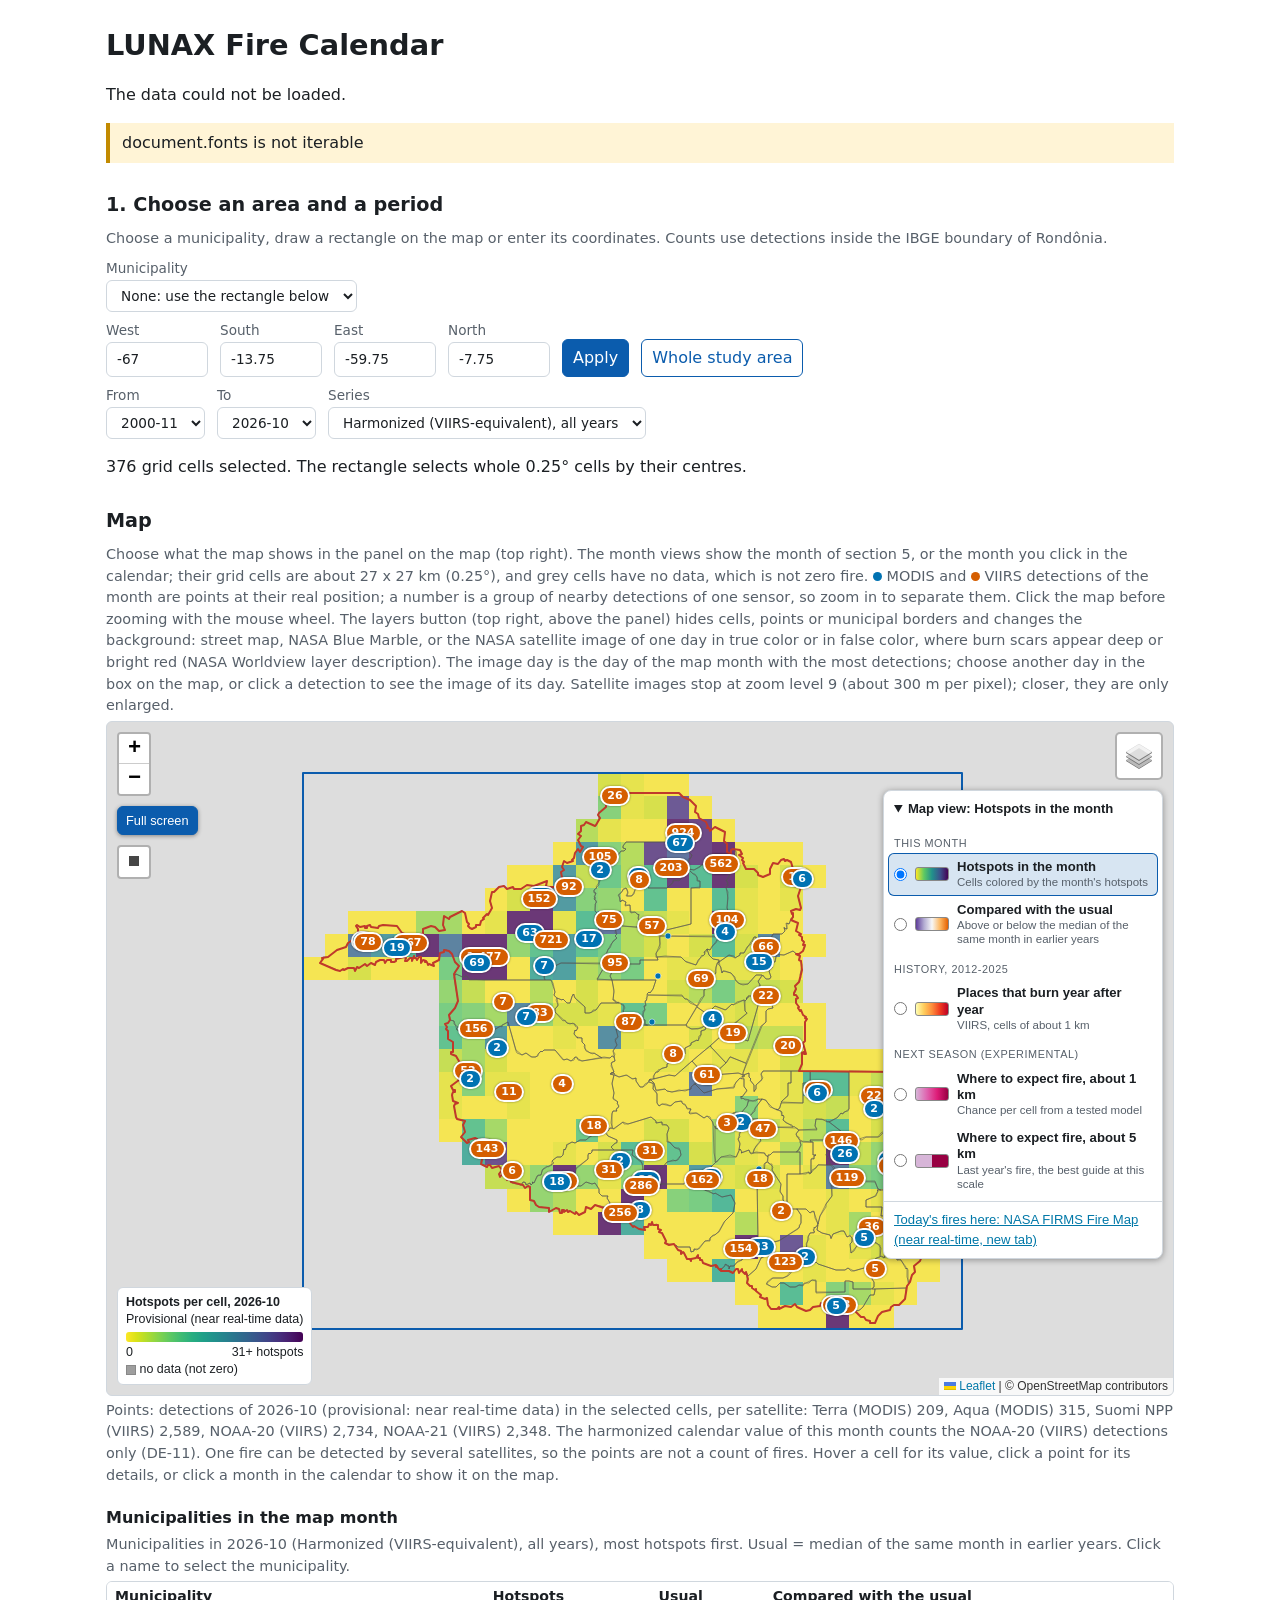
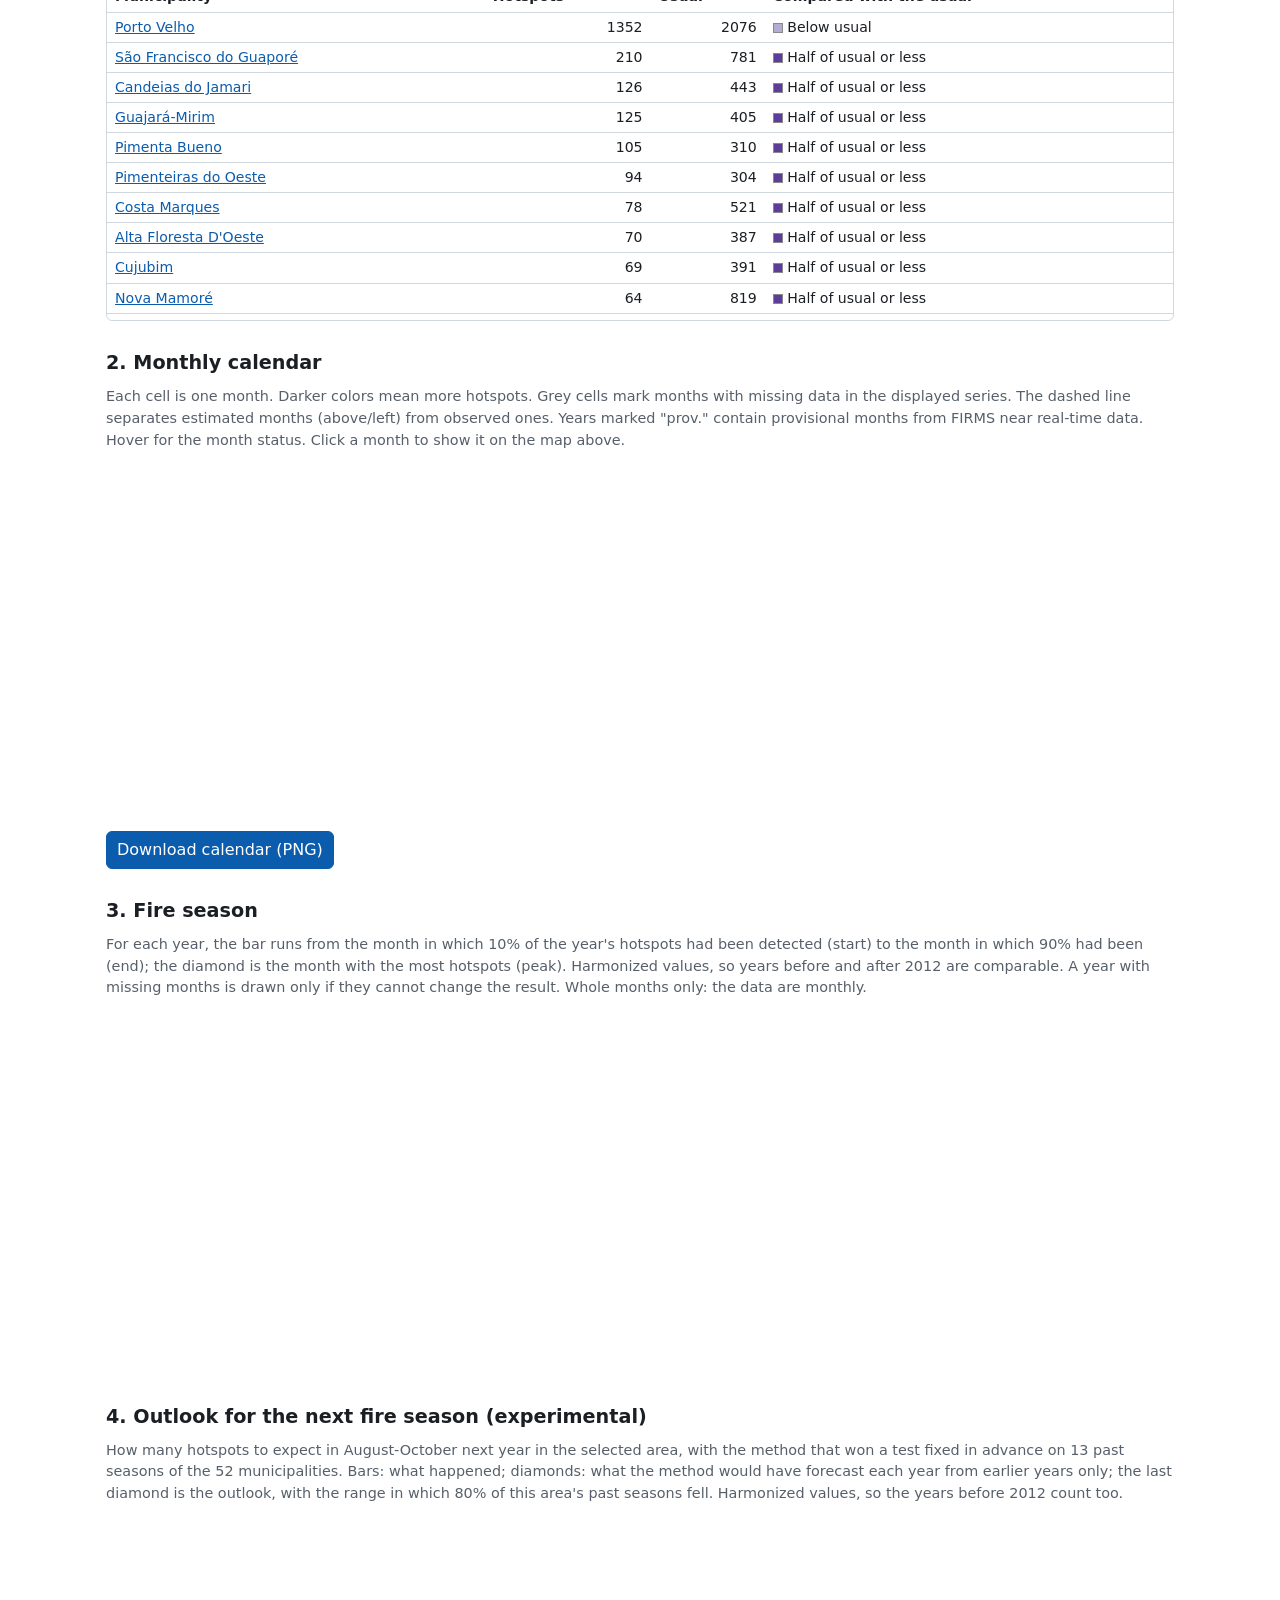
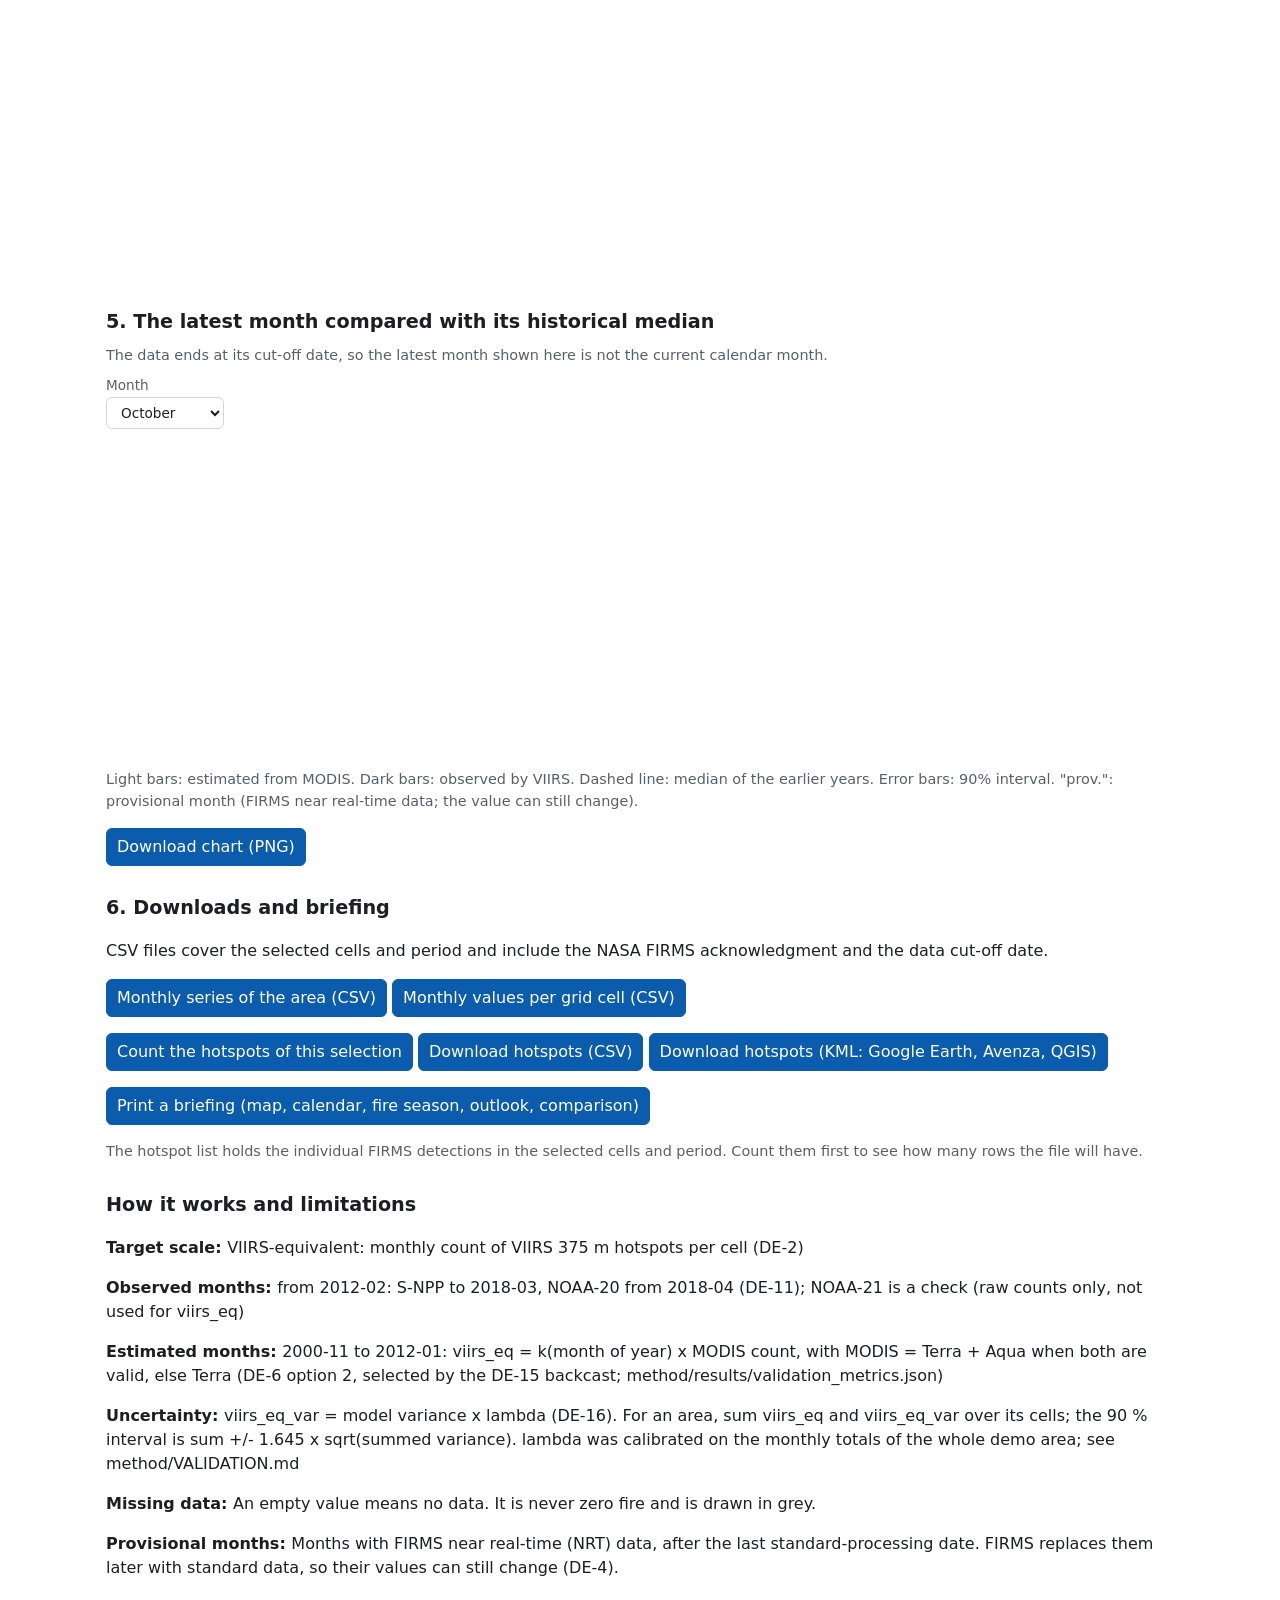
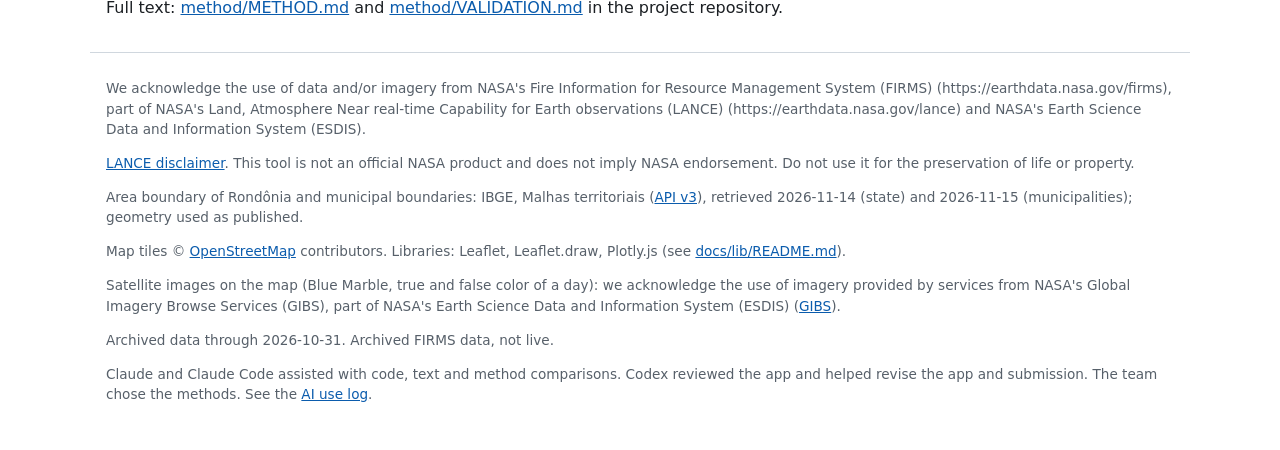
==== commit f267f3b2: "Merge main (PR #62) into RA-9-outlook; keep both sides Map panel of RA-9 with the GIBS base layers a" ====
--- a/docs/index.html
+++ b/docs/index.html
@@ -44,14 +44,23 @@
 
     <section id="map-section" aria-label="Map">
       <h2>Map</h2>
-      <p class="hint">The map shows one month: the month of section 4, or the month you click in the calendar. Each grid cell is about 27 x 27 km (0.25°). <strong>Hotspots in the month</strong> colors the cells by their value (same values and colors as the calendar; the scale tops out at the 95th percentile of the cells). <strong>Compared with the usual</strong> colors each cell against the median of the same month in its earlier years, so it shows where the month was unusual. <strong>Places that burn year after year</strong> shows, in cells of about 1 km, in how many years since 2012 VIIRS detected fire there. Grey cells have no data, which is not zero fire. <span class="dot modis" aria-hidden="true"></span> MODIS and <span class="dot viirs" aria-hidden="true"></span> VIIRS detections are points at their real position; a number is a group of nearby detections of one sensor, so zoom in to separate them. Click the map before zooming with the mouse wheel. The layers button (top right) hides cells or points and changes the background: street map, NASA Blue Marble, or the NASA satellite image of one day in true color or in false color, where burn scars appear deep or bright red (NASA Worldview layer description). The image day is the day of the map month with the most detections; choose another day below the map, or click a detection to see the image of its day. Satellite images stop at zoom level 9 (about 300 m per pixel); closer, they are only enlarged.</p>
-      <div class="row no-print">
-        <label>Map view <select autocomplete="off" id="map-mode">
-          <option value="hotspots">Hotspots in the month</option>
-          <option value="usual">Compared with the usual for that month</option>
-          <option value="recurrence">Places that burn year after year (VIIRS, about 1 km, 2012-2025)</option>
-        </select></label>
-        <a id="firms-link" href="https://firms.modaps.eosdis.nasa.gov/map/" target="_blank" rel="noopener">Today's fires in this area on the NASA FIRMS Fire Map (near real-time, opens a new tab)</a>
+      <p class="hint">Choose what the map shows in the panel on the map (top right). The month views show the month of section 5, or the month you click in the calendar; their grid cells are about 27 x 27 km (0.25°), and grey cells have no data, which is not zero fire. <span class="dot modis" aria-hidden="true"></span> MODIS and <span class="dot viirs" aria-hidden="true"></span> VIIRS detections of the month are points at their real position; a number is a group of nearby detections of one sensor, so zoom in to separate them. Click the map before zooming with the mouse wheel. The layers button (top right, above the panel) hides cells, points or municipal borders and changes the background: street map, NASA Blue Marble, or the NASA satellite image of one day in true color or in false color, where burn scars appear deep or bright red (NASA Worldview layer description). The image day is the day of the map month with the most detections; choose another day in the box on the map, or click a detection to see the image of its day. Satellite images stop at zoom level 9 (about 300 m per pixel); closer, they are only enlarged.</p>
+      <div id="map-panel" class="map-panel no-print">
+        <details id="map-panel-details" open>
+          <summary>Map view: <span id="map-view-name">Hotspots in the month</span></summary>
+          <fieldset id="map-mode">
+            <legend class="sr-only">Map view</legend>
+            <p class="panel-group">This month</p>
+            <label class="view"><input type="radio" name="map-mode" value="hotspots" checked><span class="sw sw-hotspots" aria-hidden="true"></span><span><strong>Hotspots in the month</strong><small>Cells colored by the month's hotspots</small></span></label>
+            <label class="view"><input type="radio" name="map-mode" value="usual"><span class="sw sw-usual" aria-hidden="true"></span><span><strong>Compared with the usual</strong><small>Above or below the median of the same month in earlier years</small></span></label>
+            <p class="panel-group">History, 2012-2025</p>
+            <label class="view"><input type="radio" name="map-mode" value="recurrence"><span class="sw sw-recurrence" aria-hidden="true"></span><span><strong>Places that burn year after year</strong><small>VIIRS, cells of about 1 km</small></span></label>
+            <p class="panel-group">Next season (experimental)</p>
+            <label class="view"><input type="radio" name="map-mode" value="outlook001"><span class="sw sw-outlook001" aria-hidden="true"></span><span><strong>Where to expect fire, about 1 km</strong><small>Chance per cell from a tested model</small></span></label>
+            <label class="view"><input type="radio" name="map-mode" value="outlook005"><span class="sw sw-outlook005" aria-hidden="true"></span><span><strong>Where to expect fire, about 5 km</strong><small>Last year's fire, the best guide at this scale</small></span></label>
+          </fieldset>
+          <a id="firms-link" class="panel-link" href="https://firms.modaps.eosdis.nasa.gov/map/" target="_blank" rel="noopener">Today's fires here: NASA FIRMS Fire Map (near real-time, new tab)</a>
+        </details>
       </div>
       <div id="map" role="application" aria-label="Map for choosing the area, with the hotspots of one month"></div>
       <p class="hint" id="recurrence-note" role="status"></p>
@@ -75,8 +84,15 @@
       <div id="season" class="chart" role="img" aria-label="Fire season start, peak and end month for each year"></div>
     </section>
 
+    <section id="outlook-section" aria-label="Outlook for the next fire season">
+      <h2>4. Outlook for the next fire season (experimental)</h2>
+      <p class="hint">How many hotspots to expect in August-October next year in the selected area, with the method that won a test fixed in advance on 13 past seasons of the 52 municipalities. Bars: what happened; diamonds: what the method would have forecast each year from earlier years only; the last diamond is the outlook, with the range in which 80% of this area's past seasons fell. Harmonized values, so the years before 2012 count too.</p>
+      <p id="outlook-text" role="status"></p>
+      <div id="outlook" class="chart" role="img" aria-label="Past forecasts against observed August-October hotspots, and the outlook for next year"></div>
+    </section>
+
     <section id="compare-section" aria-label="Month versus historical median">
-      <h2>4. The latest month compared with its historical median</h2>
+      <h2>5. The latest month compared with its historical median</h2>
       <p class="hint">The data ends at its cut-off date, so the latest month shown here is not the current calendar month.</p>
       <div class="row"><label>Month <select autocomplete="off" id="compare-month"></select></label></div>
       <p id="compare-text" role="status"></p>
@@ -86,7 +102,7 @@
     </section>
 
     <section id="downloads-section" aria-label="Downloads">
-      <h2>5. Downloads and briefing</h2>
+      <h2>6. Downloads and briefing</h2>
       <p>CSV files cover the selected cells and period and include the NASA FIRMS acknowledgment and the data cut-off date.</p>
       <p>
         <button type="button" id="csv-series" disabled>Monthly series of the area (CSV)</button>
@@ -97,7 +113,7 @@
         <button type="button" id="hotspots-download" disabled>Download hotspots (CSV)</button>
         <button type="button" id="hotspots-kml" disabled>Download hotspots (KML: Google Earth, Avenza, QGIS)</button>
       </p>
-      <p><button type="button" id="print-briefing">Print a briefing (map, calendar, fire season, comparison)</button></p>
+      <p><button type="button" id="print-briefing">Print a briefing (map, calendar, fire season, outlook, comparison)</button></p>
       <p id="hotspots-status" role="status" class="hint">The hotspot list holds the individual FIRMS detections in the selected cells and period. Count them first to see how many rows the file will have.</p>
     </section>
 
@@ -129,6 +145,7 @@
   <script src="js/calendar.js"></script>
   <script src="js/compare.js"></script>
   <script src="js/season.js"></script>
+  <script src="js/outlook.js"></script>
   <script src="js/hotspots.js"></script>
   <script src="js/export.js"></script>
   <script src="js/main.js"></script>
--- a/docs/css/style.css
+++ b/docs/css/style.css
@@ -40,6 +40,25 @@
 .map-imagery input { font: inherit; margin-top: 4px; }
 @media (max-width: 600px) { .map-legend { max-width: 160px; font-size: .7rem; } .map-imagery { max-width: 150px; } .map-imagery input { width: 100%; box-sizing: border-box; } }
 .recurrence-overlay { image-rendering: pixelated; } /* DE-26: keep 1 km cells sharp when zoomed in */
+/* Map view panel inside the map (DE-22, DE-26, DE-29) */
+.map-panel { background: var(--bg); color: var(--fg); border: 1px solid var(--line); border-radius: 8px; box-shadow: 0 1px 6px rgba(0,0,0,.35); width: 280px; max-height: 70vh; overflow: auto; font-size: .82rem; }
+.map-panel summary { cursor: pointer; font-weight: 600; padding: 8px 10px; }
+.map-panel fieldset { border: 0; margin: 0; padding: 0 4px 4px; }
+.map-panel .panel-group { margin: 8px 6px 2px; font-size: .68rem; text-transform: uppercase; letter-spacing: .05em; color: var(--muted); }
+.map-panel label.view { flex-direction: row; align-items: center; gap: 8px; padding: 6px; border-radius: 6px; cursor: pointer; color: var(--fg); font-size: .82rem; line-height: 1.25; }
+.map-panel label.view:hover { background: color-mix(in srgb, var(--accent) 8%, transparent); }
+.map-panel label.view:has(input:checked) { background: color-mix(in srgb, var(--accent) 16%, transparent); box-shadow: inset 0 0 0 1px var(--accent); }
+.map-panel label.view input { margin: 0; flex: none; }
+.map-panel small { display: block; color: var(--muted); font-size: .72rem; }
+.map-panel .sw { flex: none; width: 34px; height: 14px; border-radius: 3px; border: 1px solid #888; }
+.sw-hotspots { background: linear-gradient(to right, #fde725, #5ec962, #21918c, #3b528b, #440154); }
+.sw-usual { background: linear-gradient(to right, #5e3c99, #b2abd2, #f7f7f7, #fdb863, #e66101); }
+.sw-recurrence { background: linear-gradient(to right, #ffffb2, #fecc5c, #fd8d3c, #f03b20, #bd0026); }
+.sw-outlook001 { background: linear-gradient(to right, #d7b5d8, #df65b0, #dd1c77, #980043); }
+.sw-outlook005 { background: linear-gradient(to right, #d7b5d8 50%, #980043 50%); }
+.map-panel .panel-link { display: block; padding: 8px 10px; border-top: 1px solid var(--line); }
+.sr-only { position: absolute; width: 1px; height: 1px; overflow: hidden; clip: rect(0 0 0 0); white-space: nowrap; }
+@media (max-width: 600px) { .map-panel { width: 220px; } }
 /* DE-24: municipal ranking */
 h3 { margin: 20px 0 4px; font-size: 1rem; }
 .table-wrap { max-height: 340px; overflow: auto; border: 1px solid var(--line); border-radius: 6px; }
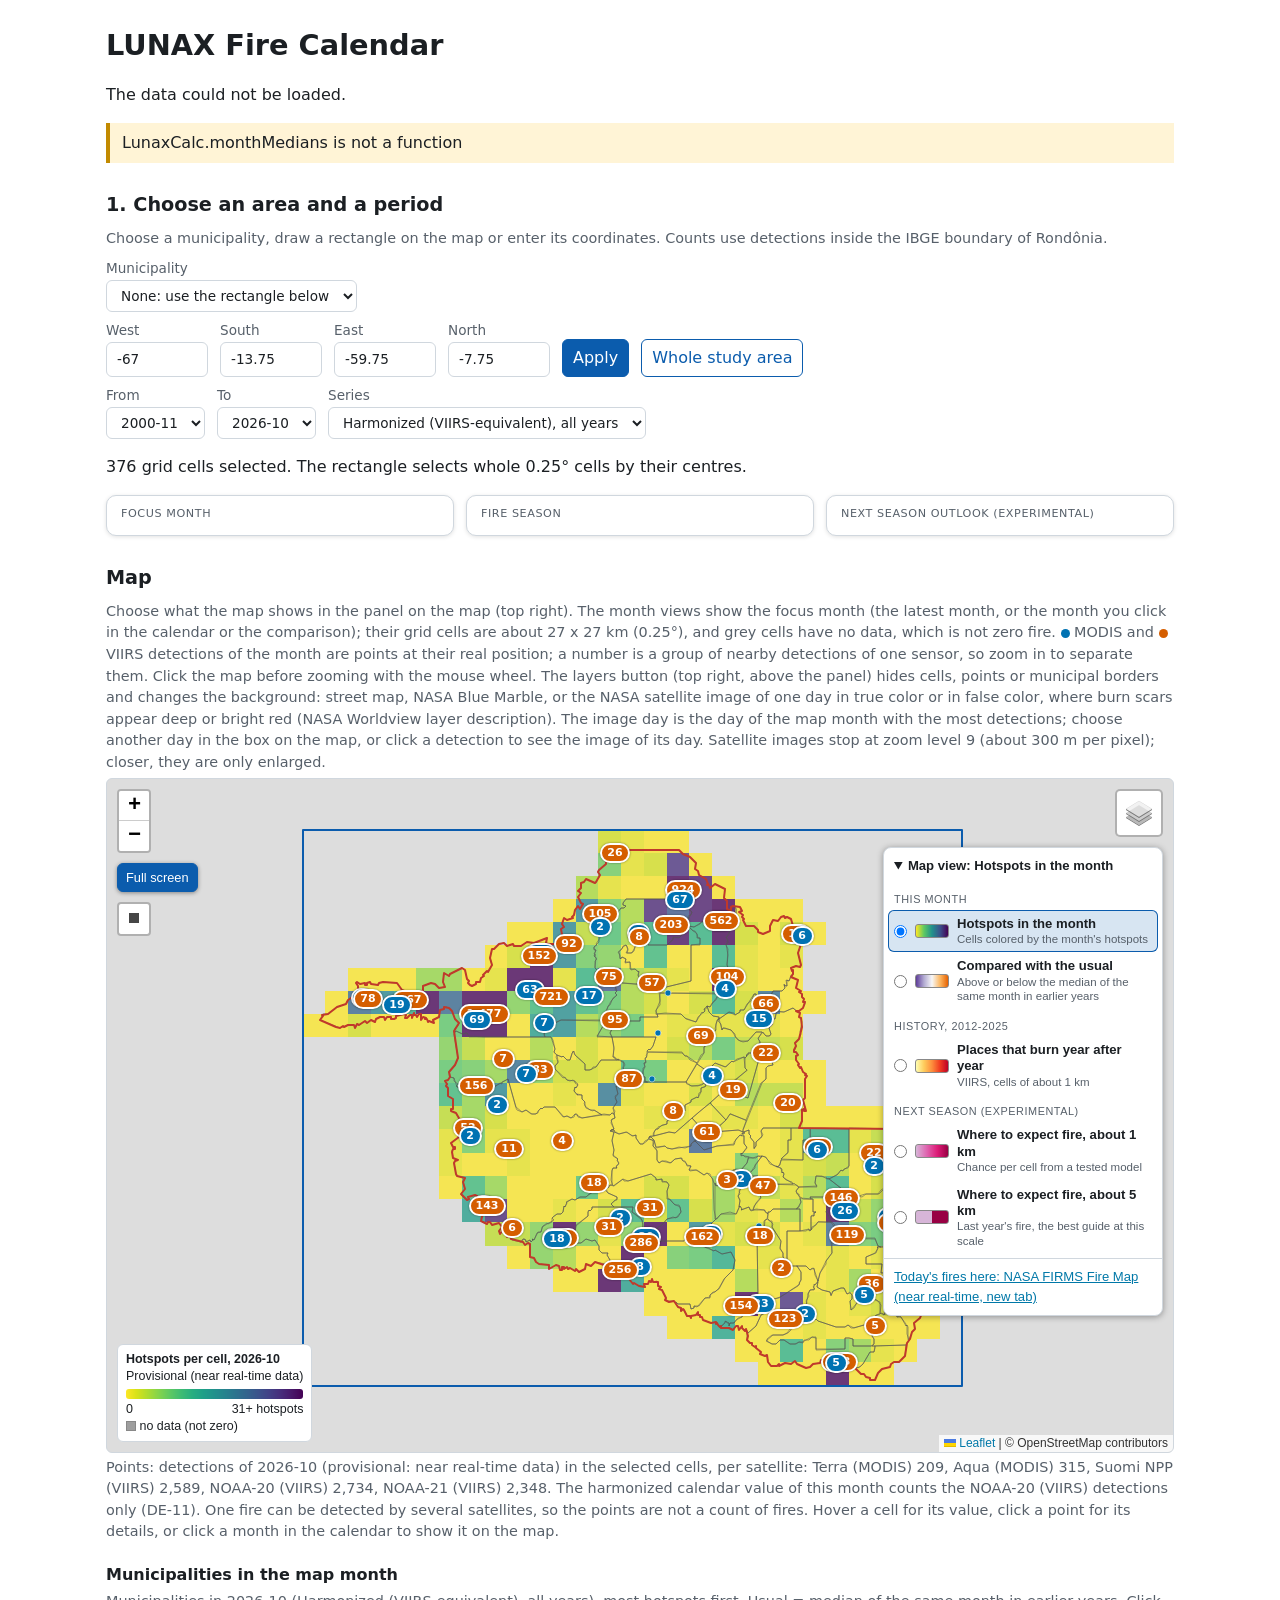
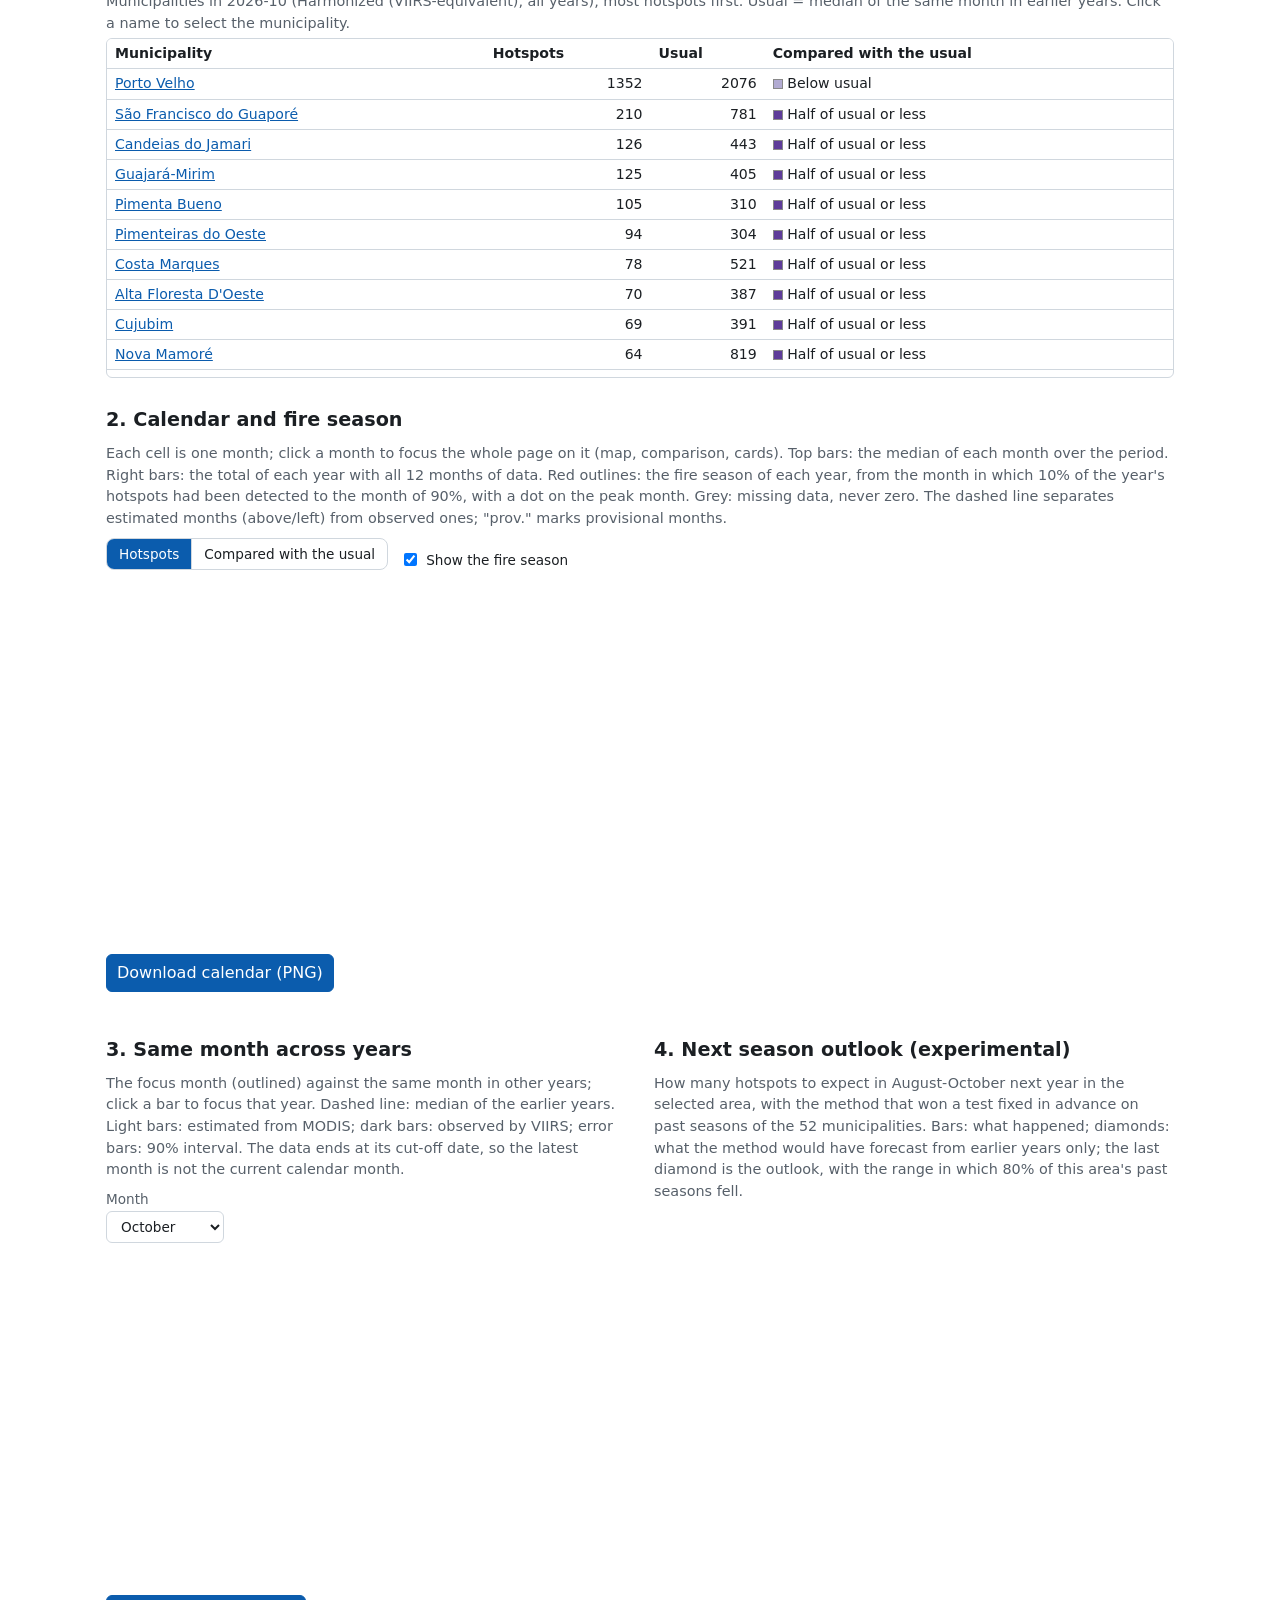
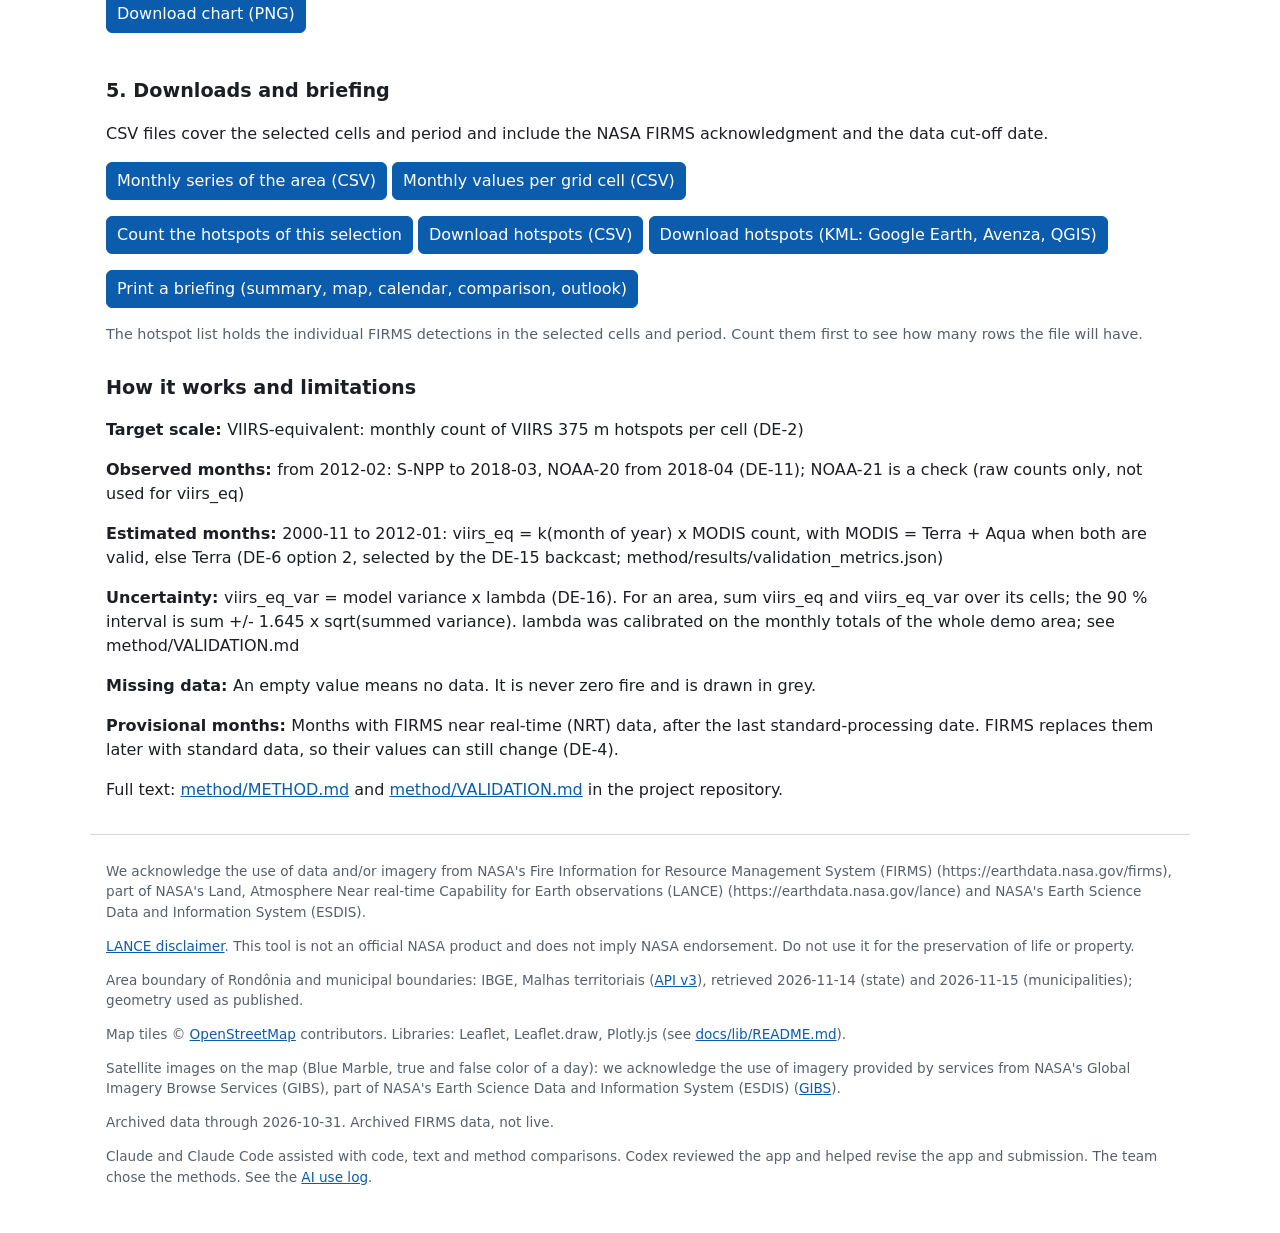
==== commit 78b56c36: "Merge main (PRs #62, #63) into RA-10-analysis-view; keep both sides Map hint: focus month of RA-10 w" ====
--- a/docs/index.html
+++ b/docs/index.html
@@ -40,11 +40,16 @@
       </div>
       <p class="hint" id="series-note"></p>
       <p id="selection-info" role="status"></p>
+      <div class="cards" aria-label="Summary of the selection">
+        <a class="card" href="#compare-section"><span class="card-title">Focus month</span><span class="card-big" id="card-month-big"></span><span class="card-sub" id="card-month-sub"></span></a>
+        <a class="card" href="#calendar-section"><span class="card-title">Fire season</span><span class="card-big" id="card-season-big"></span><span class="card-sub" id="card-season-sub"></span></a>
+        <a class="card" href="#outlook-section"><span class="card-title">Next season outlook (experimental)</span><span class="card-big" id="card-outlook-big"></span><span class="card-sub" id="card-outlook-sub"></span></a>
+      </div>
     </section>
 
     <section id="map-section" aria-label="Map">
       <h2>Map</h2>
-      <p class="hint">Choose what the map shows in the panel on the map (top right). The month views show the month of section 5, or the month you click in the calendar; their grid cells are about 27 x 27 km (0.25°), and grey cells have no data, which is not zero fire. <span class="dot modis" aria-hidden="true"></span> MODIS and <span class="dot viirs" aria-hidden="true"></span> VIIRS detections of the month are points at their real position; a number is a group of nearby detections of one sensor, so zoom in to separate them. Click the map before zooming with the mouse wheel. The layers button (top right, above the panel) hides cells, points or municipal borders and changes the background: street map, NASA Blue Marble, or the NASA satellite image of one day in true color or in false color, where burn scars appear deep or bright red (NASA Worldview layer description). The image day is the day of the map month with the most detections; choose another day in the box on the map, or click a detection to see the image of its day. Satellite images stop at zoom level 9 (about 300 m per pixel); closer, they are only enlarged.</p>
+      <p class="hint">Choose what the map shows in the panel on the map (top right). The month views show the focus month (the latest month, or the month you click in the calendar or the comparison); their grid cells are about 27 x 27 km (0.25°), and grey cells have no data, which is not zero fire. <span class="dot modis" aria-hidden="true"></span> MODIS and <span class="dot viirs" aria-hidden="true"></span> VIIRS detections of the month are points at their real position; a number is a group of nearby detections of one sensor, so zoom in to separate them. Click the map before zooming with the mouse wheel. The layers button (top right, above the panel) hides cells, points or municipal borders and changes the background: street map, NASA Blue Marble, or the NASA satellite image of one day in true color or in false color, where burn scars appear deep or bright red (NASA Worldview layer description). The image day is the day of the map month with the most detections; choose another day in the box on the map, or click a detection to see the image of its day. Satellite images stop at zoom level 9 (about 300 m per pixel); closer, they are only enlarged.</p>
       <div id="map-panel" class="map-panel no-print">
         <details id="map-panel-details" open>
           <summary>Map view: <span id="map-view-name">Hotspots in the month</span></summary>
@@ -70,39 +75,40 @@
       <div class="table-wrap"><table id="ranking"></table></div>
     </section>
 
-    <section id="calendar-section" aria-label="Monthly calendar">
-      <h2>2. Monthly calendar</h2>
-      <p class="hint">Each cell is one month. Darker colors mean more hotspots. Grey cells mark months with missing data in the displayed series. The dashed line separates estimated months (above/left) from observed ones. Years marked "prov." contain provisional months from FIRMS near real-time data. Hover for the month status. Click a month to show it on the map above.</p>
-      <div id="calendar" class="chart" role="img" aria-label="Calendar of monthly hotspot counts by year and month"></div>
+    <section id="calendar-section" aria-label="Monthly calendar and fire season">
+      <h2>2. Calendar and fire season</h2>
+      <p class="hint">Each cell is one month; click a month to focus the whole page on it (map, comparison, cards). Top bars: the median of each month over the period. Right bars: the total of each year with all 12 months of data. Red outlines: the fire season of each year, from the month in which 10% of the year's hotspots had been detected to the month of 90%, with a dot on the peak month. Grey: missing data, never zero. The dashed line separates estimated months (above/left) from observed ones; "prov." marks provisional months.</p>
+      <div class="row no-print">
+        <div class="seg" role="radiogroup" aria-label="Calendar colors" id="cal-mode">
+          <label><input type="radio" name="cal-mode" value="hotspots" checked> Hotspots</label>
+          <label><input type="radio" name="cal-mode" value="usual"> Compared with the usual</label>
+        </div>
+        <label class="check"><input type="checkbox" id="cal-season" checked> Show the fire season</label>
+      </div>
+      <div id="calendar" class="chart" role="img" aria-label="Calendar of monthly hotspot counts by year and month, with the fire season of each year"></div>
+      <p id="season-text" role="status"></p>
       <p><button type="button" id="png-calendar" disabled>Download calendar (PNG)</button></p>
     </section>
 
-    <section id="season-section" aria-label="Fire season">
-      <h2>3. Fire season</h2>
-      <p class="hint">For each year, the bar runs from the month in which 10% of the year's hotspots had been detected (start) to the month in which 90% had been (end); the diamond is the month with the most hotspots (peak). Harmonized values, so years before and after 2012 are comparable. A year with missing months is drawn only if they cannot change the result. Whole months only: the data are monthly.</p>
-      <p id="season-text" role="status"></p>
-      <div id="season" class="chart" role="img" aria-label="Fire season start, peak and end month for each year"></div>
-    </section>
-
-    <section id="outlook-section" aria-label="Outlook for the next fire season">
-      <h2>4. Outlook for the next fire season (experimental)</h2>
-      <p class="hint">How many hotspots to expect in August-October next year in the selected area, with the method that won a test fixed in advance on 13 past seasons of the 52 municipalities. Bars: what happened; diamonds: what the method would have forecast each year from earlier years only; the last diamond is the outlook, with the range in which 80% of this area's past seasons fell. Harmonized values, so the years before 2012 count too.</p>
-      <p id="outlook-text" role="status"></p>
-      <div id="outlook" class="chart" role="img" aria-label="Past forecasts against observed August-October hotspots, and the outlook for next year"></div>
-    </section>
-
-    <section id="compare-section" aria-label="Month versus historical median">
-      <h2>5. The latest month compared with its historical median</h2>
-      <p class="hint">The data ends at its cut-off date, so the latest month shown here is not the current calendar month.</p>
-      <div class="row"><label>Month <select autocomplete="off" id="compare-month"></select></label></div>
-      <p id="compare-text" role="status"></p>
-      <div id="compare" class="chart" role="img" aria-label="Same calendar month across years with the historical median"></div>
-      <p class="hint">Light bars: estimated from MODIS. Dark bars: observed by VIIRS. Dashed line: median of the earlier years. Error bars: 90% interval. "prov.": provisional month (FIRMS near real-time data; the value can still change).</p>
-      <p><button type="button" id="png-compare" disabled>Download chart (PNG)</button></p>
-    </section>
+    <div class="two-col">
+      <section id="compare-section" aria-label="The focus month across years">
+        <h2>3. Same month across years</h2>
+        <p class="hint">The focus month (outlined) against the same month in other years; click a bar to focus that year. Dashed line: median of the earlier years. Light bars: estimated from MODIS; dark bars: observed by VIIRS; error bars: 90% interval. The data ends at its cut-off date, so the latest month is not the current calendar month.</p>
+        <div class="row"><label>Month <select autocomplete="off" id="compare-month"></select></label></div>
+        <p id="compare-text" role="status"></p>
+        <div id="compare" class="chart" role="img" aria-label="Same calendar month across years with the historical median"></div>
+        <p><button type="button" id="png-compare" disabled>Download chart (PNG)</button></p>
+      </section>
+      <section id="outlook-section" aria-label="Outlook for the next fire season">
+        <h2>4. Next season outlook (experimental)</h2>
+        <p class="hint">How many hotspots to expect in August-October next year in the selected area, with the method that won a test fixed in advance on past seasons of the 52 municipalities. Bars: what happened; diamonds: what the method would have forecast from earlier years only; the last diamond is the outlook, with the range in which 80% of this area's past seasons fell.</p>
+        <p id="outlook-text" role="status"></p>
+        <div id="outlook" class="chart" role="img" aria-label="Past forecasts against observed August-October hotspots, and the outlook for next year"></div>
+      </section>
+    </div>
 
     <section id="downloads-section" aria-label="Downloads">
-      <h2>6. Downloads and briefing</h2>
+      <h2>5. Downloads and briefing</h2>
       <p>CSV files cover the selected cells and period and include the NASA FIRMS acknowledgment and the data cut-off date.</p>
       <p>
         <button type="button" id="csv-series" disabled>Monthly series of the area (CSV)</button>
@@ -113,7 +119,7 @@
         <button type="button" id="hotspots-download" disabled>Download hotspots (CSV)</button>
         <button type="button" id="hotspots-kml" disabled>Download hotspots (KML: Google Earth, Avenza, QGIS)</button>
       </p>
-      <p><button type="button" id="print-briefing">Print a briefing (map, calendar, fire season, outlook, comparison)</button></p>
+      <p><button type="button" id="print-briefing">Print a briefing (summary, map, calendar, comparison, outlook)</button></p>
       <p id="hotspots-status" role="status" class="hint">The hotspot list holds the individual FIRMS detections in the selected cells and period. Count them first to see how many rows the file will have.</p>
     </section>
 
--- a/docs/css/style.css
+++ b/docs/css/style.css
@@ -59,6 +59,24 @@
 .map-panel .panel-link { display: block; padding: 8px 10px; border-top: 1px solid var(--line); }
 .sr-only { position: absolute; width: 1px; height: 1px; overflow: hidden; clip: rect(0 0 0 0); white-space: nowrap; }
 @media (max-width: 600px) { .map-panel { width: 220px; } }
+/* DE-30: summary cards, two columns, segmented switch */
+.cards { display: grid; grid-template-columns: repeat(3, 1fr); gap: 12px; margin: 12px 0 4px; }
+.card { display: block; text-decoration: none; color: var(--fg); background: var(--bg); border: 1px solid var(--line); border-radius: 10px; padding: 10px 14px; box-shadow: 0 1px 4px rgba(0,0,0,.12); }
+.card:hover { border-color: var(--accent); }
+.card-title { display: block; font-size: .7rem; text-transform: uppercase; letter-spacing: .05em; color: var(--muted); }
+.card-big { display: block; font-size: 1.55rem; font-weight: 700; line-height: 1.25; margin: 2px 0; }
+.card-sub { display: block; font-size: .84rem; color: var(--muted); }
+.badge { display: inline-block; padding: 0 7px; border-radius: 10px; font-size: .78rem; color: #1b1f23; border: 1px solid #888; margin-right: 4px; }
+.two-col { display: grid; grid-template-columns: 1fr 1fr; gap: 28px; }
+.two-col > section { min-width: 0; }
+.seg { display: inline-flex; border: 1px solid var(--line); border-radius: 8px; overflow: hidden; }
+.seg label { flex-direction: row; align-items: center; padding: 5px 12px; cursor: pointer; color: var(--fg); font-size: .85rem; }
+.seg label + label { border-left: 1px solid var(--line); }
+.seg input { position: absolute; opacity: 0; pointer-events: none; }
+.seg label:has(input:checked) { background: var(--accent); color: #fff; }
+.seg label:has(input:focus-visible) { outline: 3px solid #f5a623; outline-offset: -3px; }
+label.check { flex-direction: row; align-items: center; gap: 6px; color: var(--fg); }
+@media (max-width: 760px) { .cards, .two-col { grid-template-columns: 1fr; } }
 /* DE-24: municipal ranking */
 h3 { margin: 20px 0 4px; font-size: 1rem; }
 .table-wrap { max-height: 340px; overflow: auto; border: 1px solid var(--line); border-radius: 6px; }
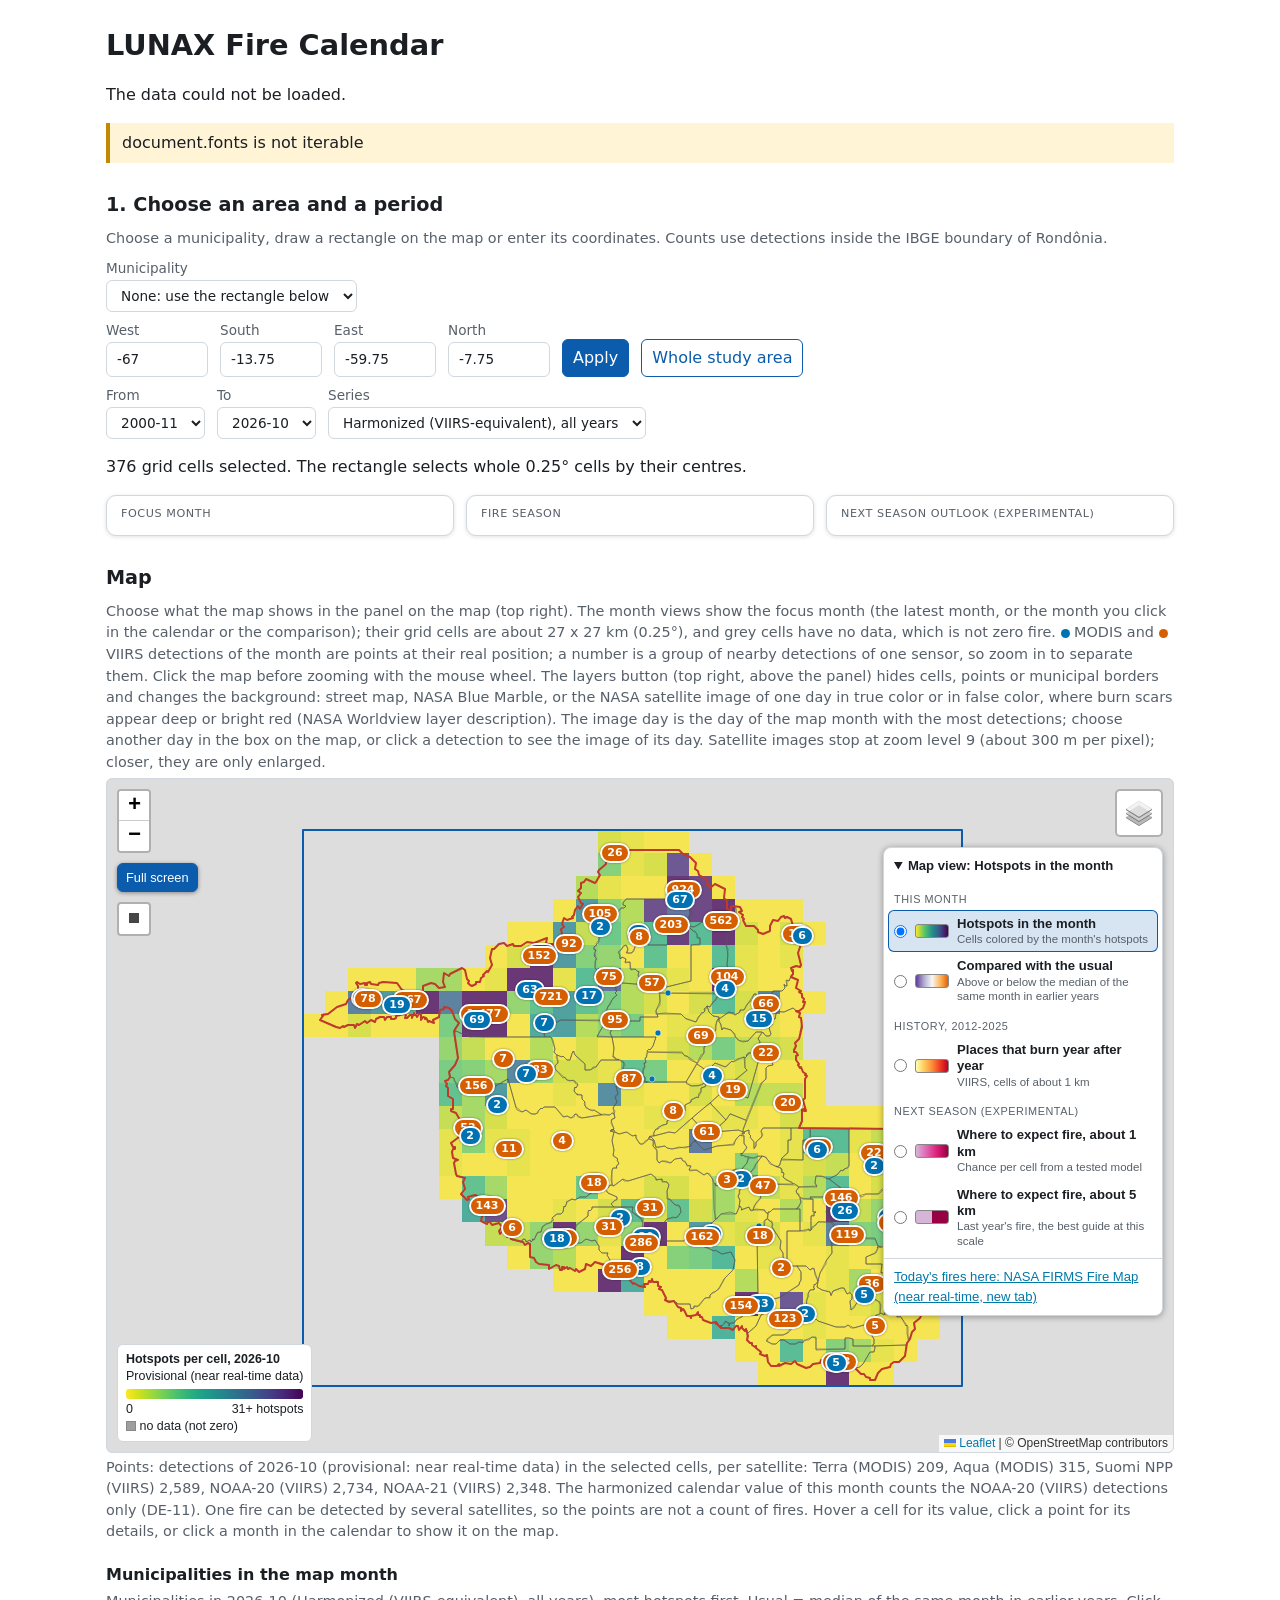
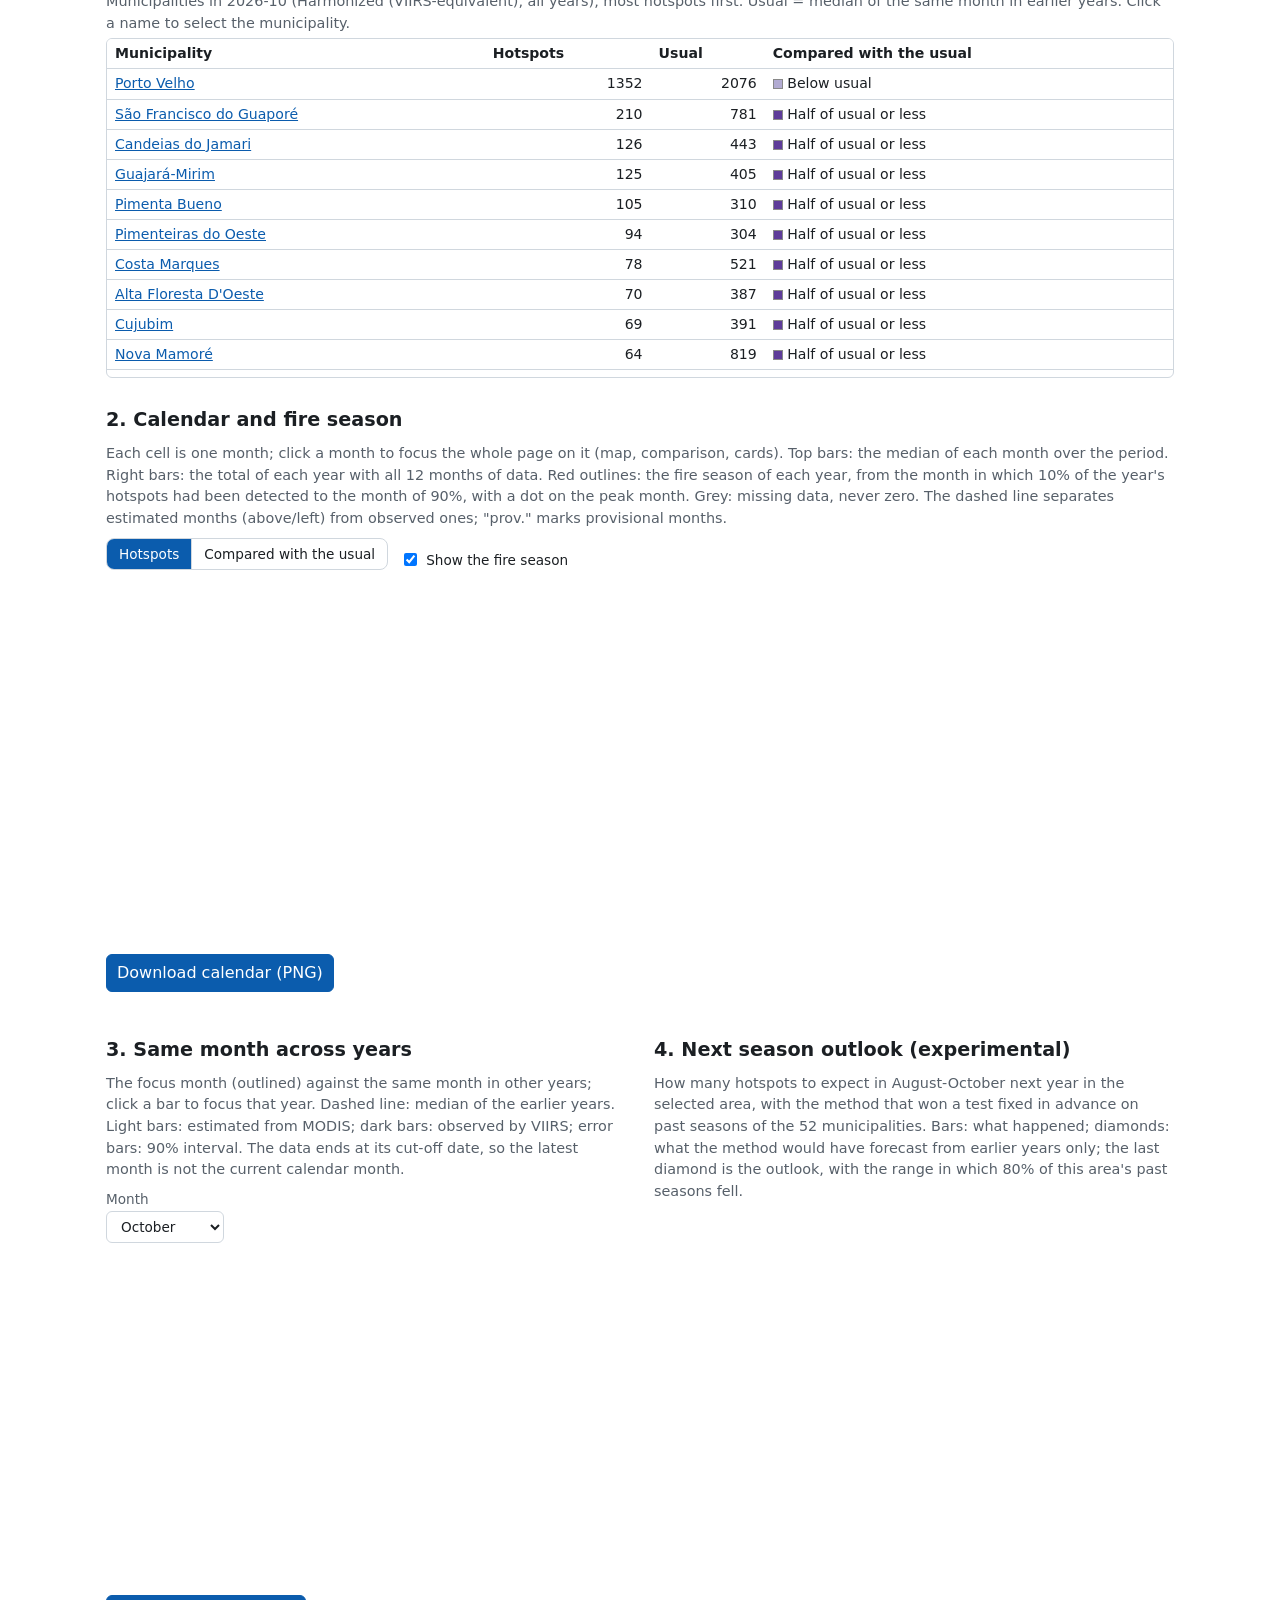
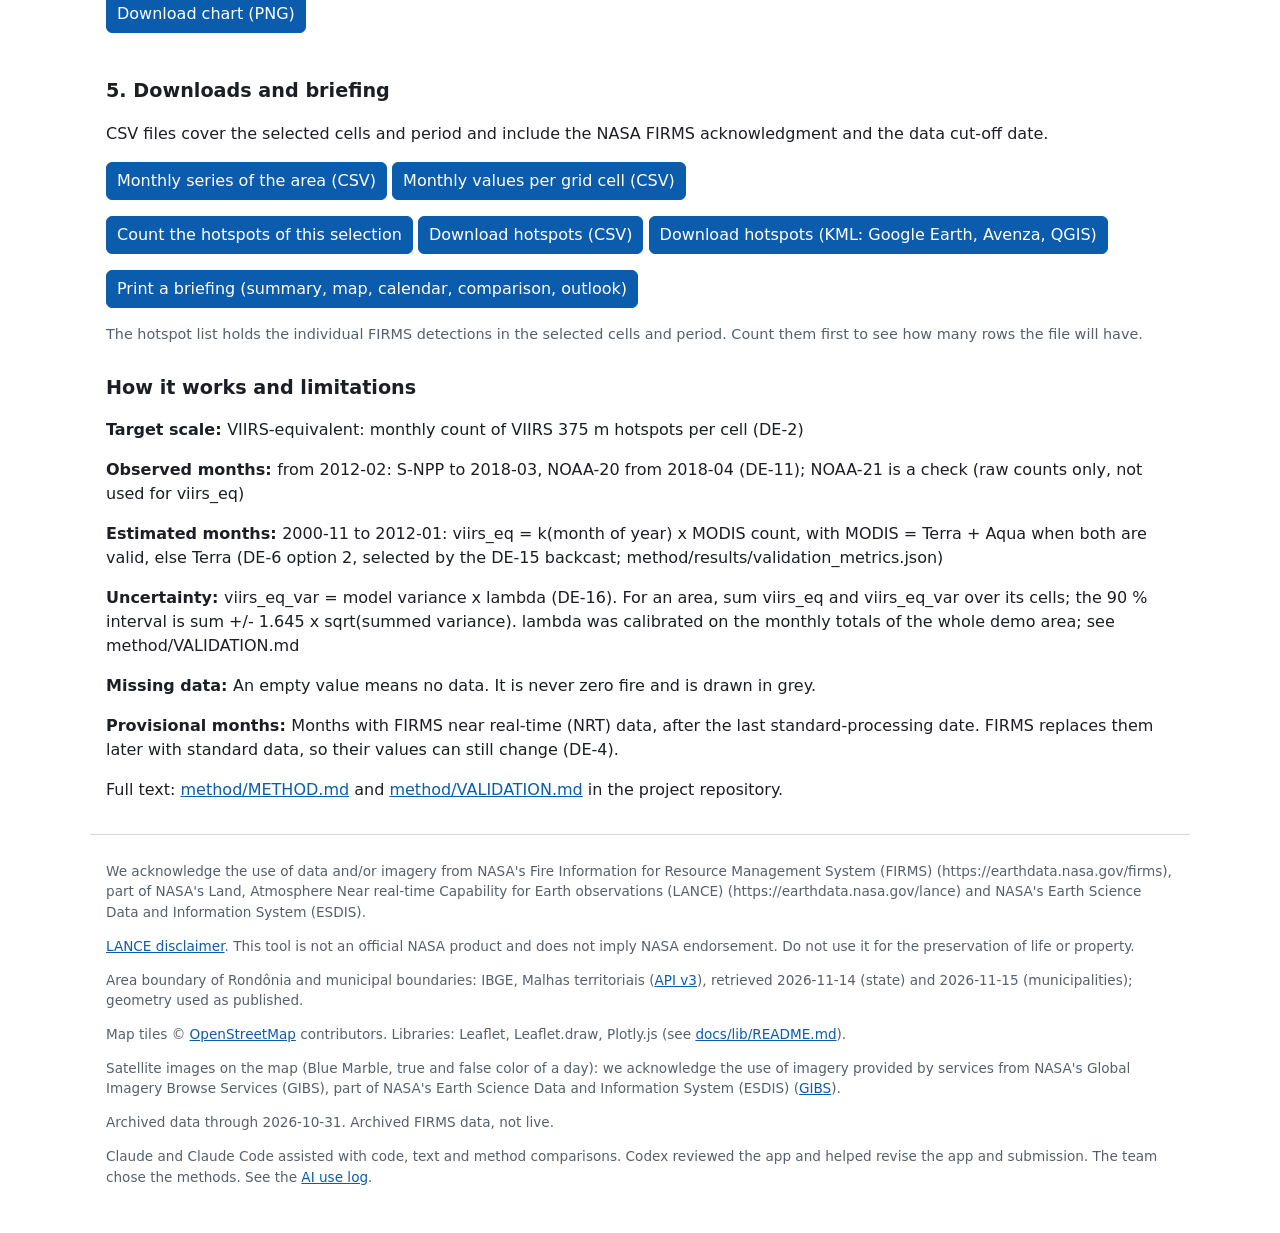
==== commit 6af56e17: "RA-11: Brazil pilot 2000-2025 and its view in the main map - pipeline/pilot_brazil.py: every year on" ====
--- a/docs/index.html
+++ b/docs/index.html
@@ -63,6 +63,8 @@
             <p class="panel-group">Next season (experimental)</p>
             <label class="view"><input type="radio" name="map-mode" value="outlook001"><span class="sw sw-outlook001" aria-hidden="true"></span><span><strong>Where to expect fire, about 1 km</strong><small>Chance per cell from a tested model</small></span></label>
             <label class="view"><input type="radio" name="map-mode" value="outlook005"><span class="sw sw-outlook005" aria-hidden="true"></span><span><strong>Where to expect fire, about 5 km</strong><small>Last year's fire, the best guide at this scale</small></span></label>
+            <p class="panel-group" id="brazil-group" hidden>Brazil pilot, 2000-2025 (local only)</p>
+            <label class="view" id="brazil-view" hidden><input type="radio" name="map-mode" value="brazil"><span class="sw sw-hotspots" aria-hidden="true"></span><span><strong>States and cells of Brazil</strong><small>VIIRS from 2012, raw MODIS before; click a state</small></span></label>
           </fieldset>
           <a id="firms-link" class="panel-link" href="https://firms.modaps.eosdis.nasa.gov/map/" target="_blank" rel="noopener">Today's fires here: NASA FIRMS Fire Map (near real-time, new tab)</a>
         </details>
@@ -152,6 +154,7 @@
   <script src="js/compare.js"></script>
   <script src="js/season.js"></script>
   <script src="js/outlook.js"></script>
+  <script src="js/brazil.js"></script>
   <script src="js/hotspots.js"></script>
   <script src="js/export.js"></script>
   <script src="js/main.js"></script>
--- a/docs/css/style.css
+++ b/docs/css/style.css
@@ -57,6 +57,8 @@
 .sw-outlook001 { background: linear-gradient(to right, #d7b5d8, #df65b0, #dd1c77, #980043); }
 .sw-outlook005 { background: linear-gradient(to right, #d7b5d8 50%, #980043 50%); }
 .map-panel .panel-link { display: block; padding: 8px 10px; border-top: 1px solid var(--line); }
+.map-panel [hidden] { display: none !important; }
+.leaflet-brazil-pane path:focus:not(:focus-visible) { outline: none; } /* RA-11: no focus box around a state clicked with the mouse */ /* RA-11: the Brazil pilot entries appear only with local pilot data */
 .sr-only { position: absolute; width: 1px; height: 1px; overflow: hidden; clip: rect(0 0 0 0); white-space: nowrap; }
 @media (max-width: 600px) { .map-panel { width: 220px; } }
 /* DE-30: summary cards, two columns, segmented switch */
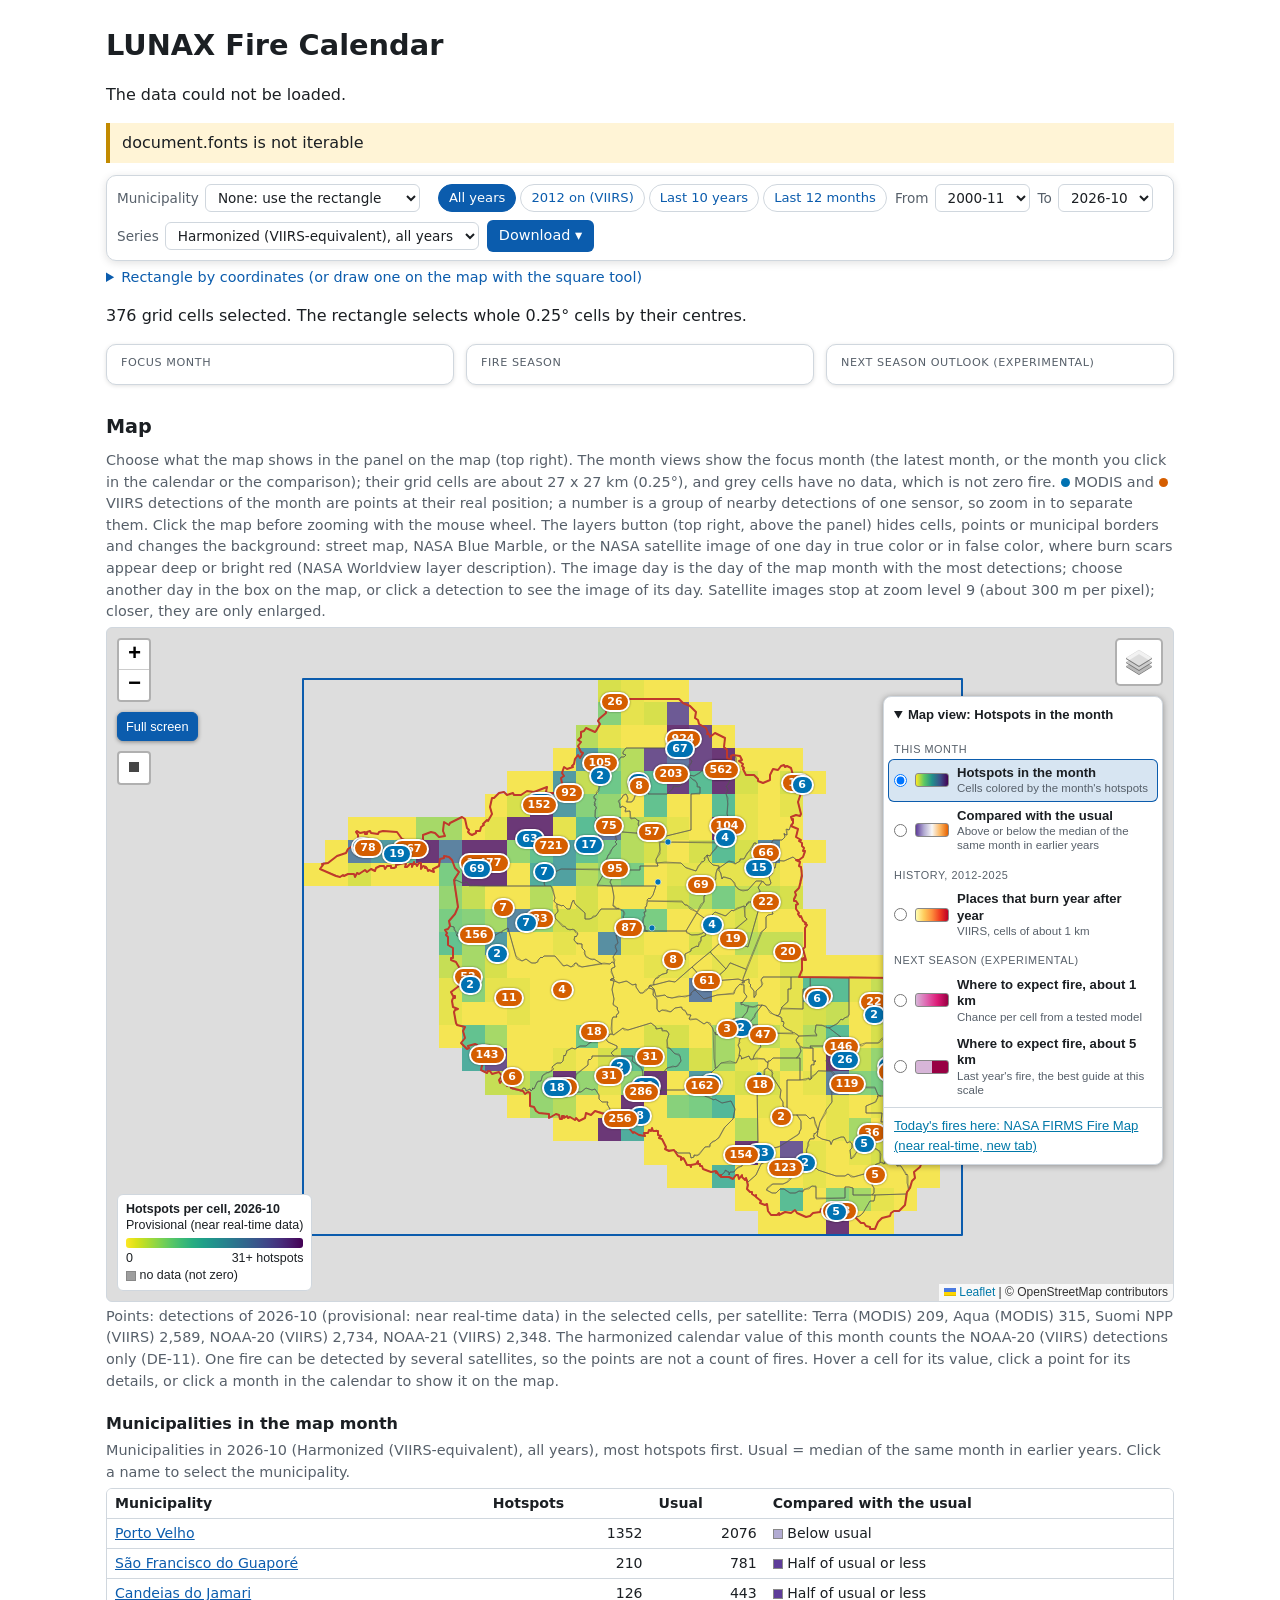
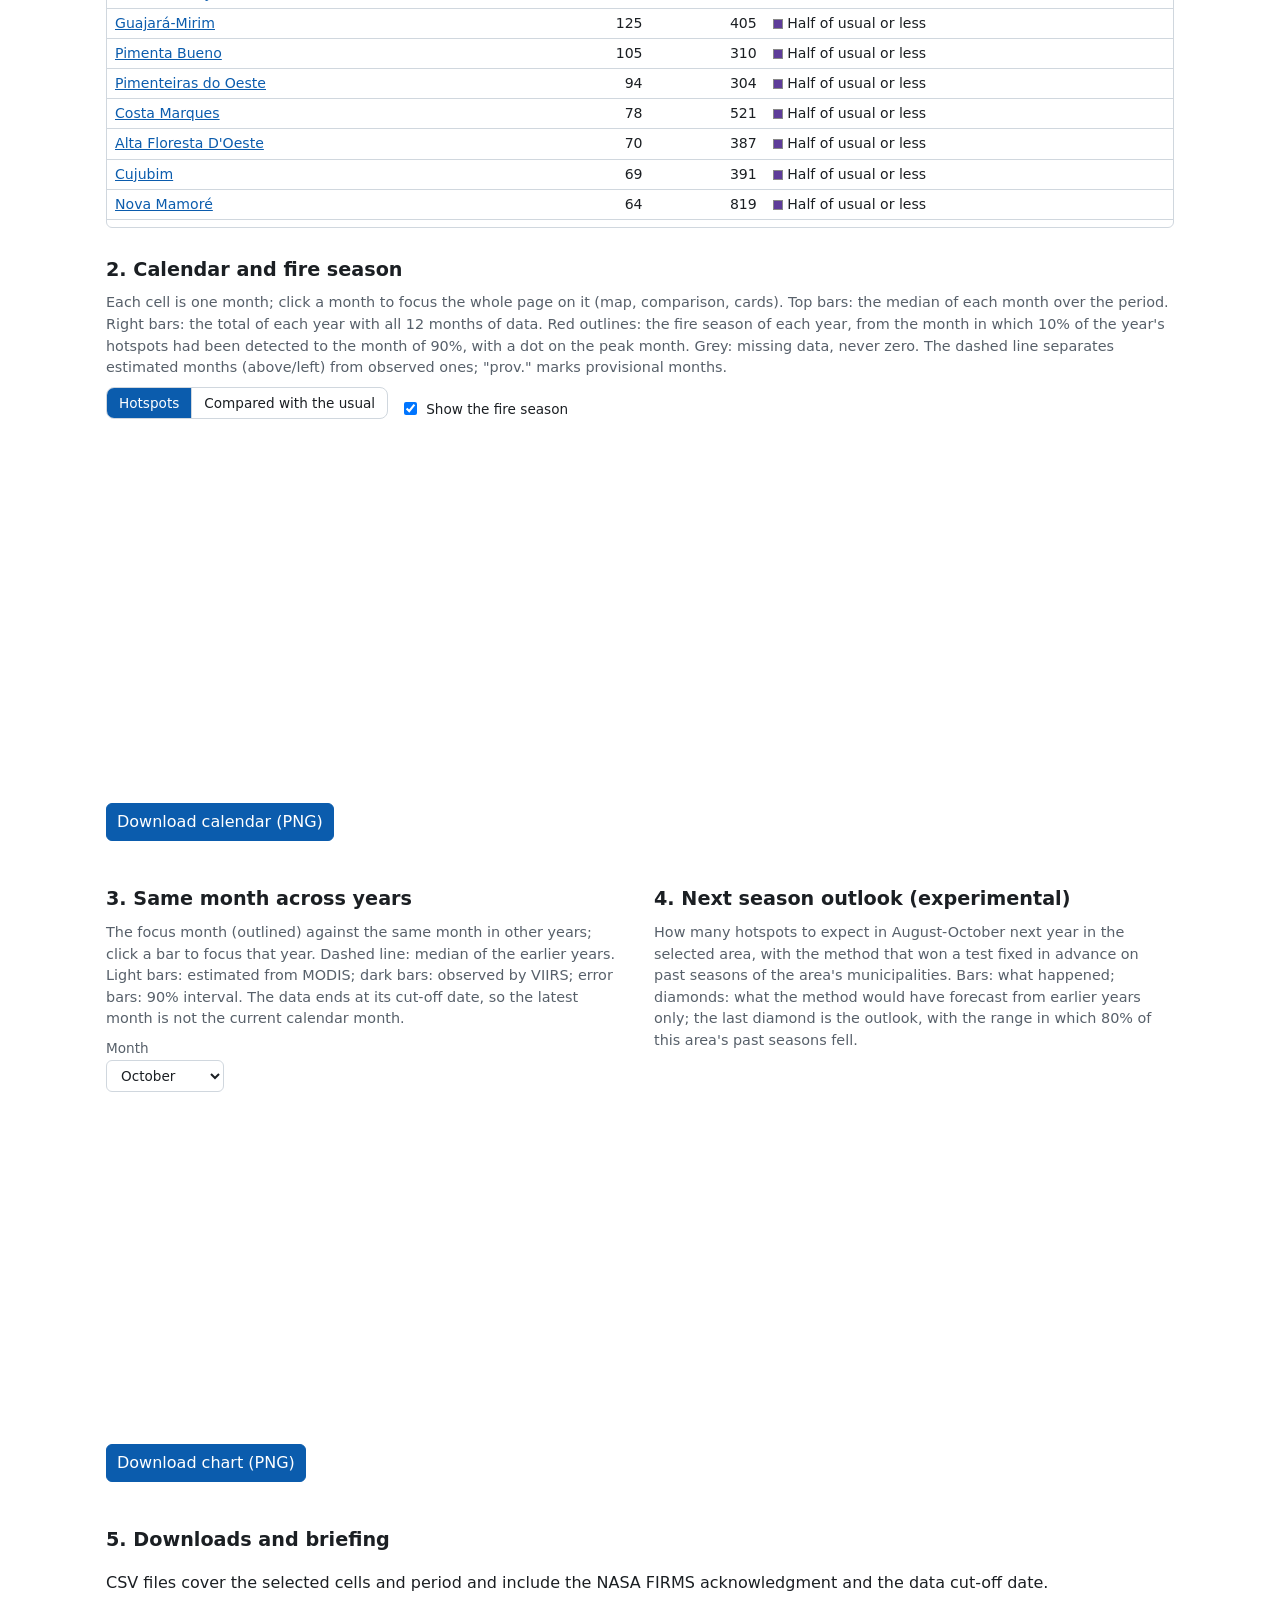
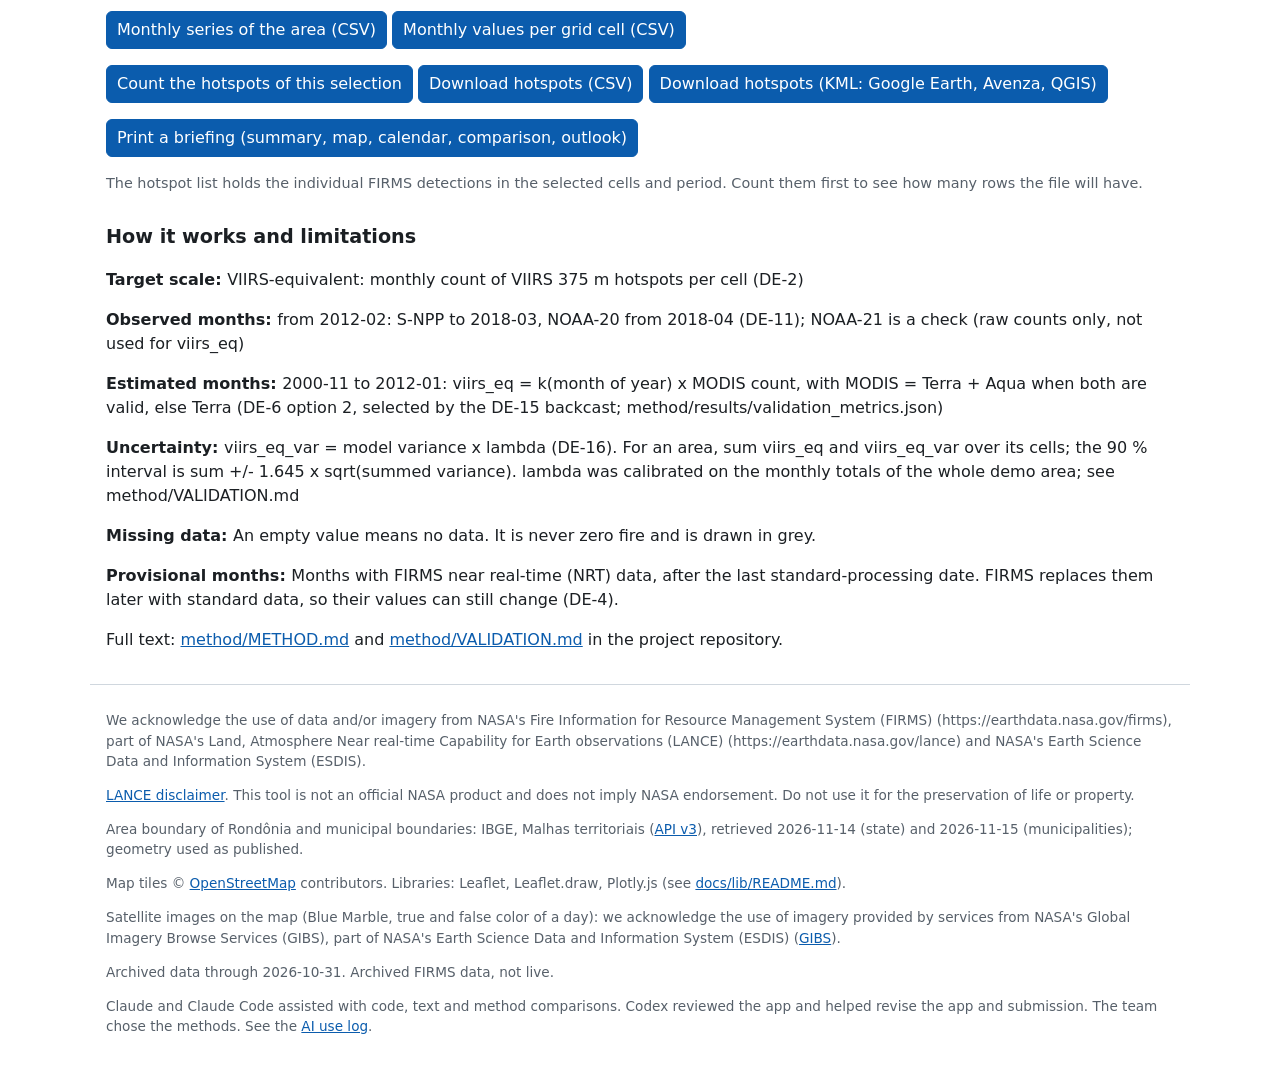
==== commit 8d6c42fb: "RA-11: every Brazilian state with Rondonia's features, forecasts per state, a place switcher in the " ====
--- a/docs/index.html
+++ b/docs/index.html
@@ -20,25 +20,53 @@
 
   <main>
     <section id="controls" aria-label="Area and date range">
-      <h2>1. Choose an area and a period</h2>
-      <p class="hint">Choose a municipality, draw a rectangle on the map or enter its coordinates. Counts use detections inside the IBGE boundary of Rondônia.</p>
-      <div class="row">
-        <label>Municipality <select autocomplete="off" id="muni-select"><option value="">None: use the rectangle below</option></select></label>
-      </div>
-      <form id="bbox-form" class="row">
-        <label>West <input id="bbox-w" type="number" step="0.05" required></label>
-        <label>South <input id="bbox-s" type="number" step="0.05" required></label>
-        <label>East <input id="bbox-e" type="number" step="0.05" required></label>
-        <label>North <input id="bbox-n" type="number" step="0.05" required></label>
-        <button type="submit">Apply</button>
-        <button type="button" id="bbox-reset">Whole study area</button>
-      </form>
-      <div class="row">
-        <label>From <select autocomplete="off" id="range-from"></select></label>
-        <label>To <select autocomplete="off" id="range-to"></select></label>
-        <label>Series <select autocomplete="off" id="series-select"></select></label>
+      <h2 class="sr-only">1. Choose an area and a period</h2>
+      <!-- RA-11: one sticky toolbar (place, period, series, downloads); the place search appears with the local Brazil pilot -->
+      <div id="toolbar" class="toolbar no-print">
+        <div class="tb-group">
+          <nav id="crumbs" class="crumbs" aria-label="Where you are" hidden></nav>
+          <input id="place-search" type="search" list="place-list" placeholder="Search a state or municipality" autocomplete="off" aria-label="Search a place in Brazil" hidden>
+          <datalist id="place-list"></datalist>
+          <label class="inline">Municipality <select autocomplete="off" id="muni-select"><option value="">None: use the rectangle</option></select></label>
+        </div>
+        <div class="tb-group">
+          <div class="chips" id="period-chips" role="group" aria-label="Period">
+            <button type="button" data-period="all">All years</button>
+            <button type="button" data-period="viirs">2012 on (VIIRS)</button>
+            <button type="button" data-period="10y">Last 10 years</button>
+            <button type="button" data-period="12m">Last 12 months</button>
+          </div>
+          <label class="inline">From <select autocomplete="off" id="range-from"></select></label>
+          <label class="inline">To <select autocomplete="off" id="range-to"></select></label>
+        </div>
+        <div class="tb-group">
+          <label class="inline">Series <select autocomplete="off" id="series-select"></select></label>
+          <details class="menu" id="download-menu">
+            <summary>Download</summary>
+            <div class="menu-items">
+              <button type="button" data-click="csv-series">Monthly series (CSV)</button>
+              <button type="button" data-click="csv-cells">Values per grid cell (CSV)</button>
+              <button type="button" data-click="png-calendar">Calendar (PNG)</button>
+              <button type="button" data-click="png-compare">Comparison chart (PNG)</button>
+              <button type="button" data-click="print-briefing">Print a briefing</button>
+              <a href="#downloads-section">Hotspot list (CSV, KML): section 5</a>
+            </div>
+          </details>
+        </div>
       </div>
       <p class="hint" id="series-note"></p>
+      <details class="advanced no-print">
+        <summary>Rectangle by coordinates (or draw one on the map with the square tool)</summary>
+        <p class="hint">Counts use detections inside the IBGE boundary of the area. The rectangle selects whole grid cells by their centres.</p>
+        <form id="bbox-form" class="row">
+          <label>West <input id="bbox-w" type="number" step="0.05" required></label>
+          <label>South <input id="bbox-s" type="number" step="0.05" required></label>
+          <label>East <input id="bbox-e" type="number" step="0.05" required></label>
+          <label>North <input id="bbox-n" type="number" step="0.05" required></label>
+          <button type="submit">Apply</button>
+          <button type="button" id="bbox-reset">Whole study area</button>
+        </form>
+      </details>
       <p id="selection-info" role="status"></p>
       <div class="cards" aria-label="Summary of the selection">
         <a class="card" href="#compare-section"><span class="card-title">Focus month</span><span class="card-big" id="card-month-big"></span><span class="card-sub" id="card-month-sub"></span></a>
@@ -51,6 +79,7 @@
       <h2>Map</h2>
       <p class="hint">Choose what the map shows in the panel on the map (top right). The month views show the focus month (the latest month, or the month you click in the calendar or the comparison); their grid cells are about 27 x 27 km (0.25°), and grey cells have no data, which is not zero fire. <span class="dot modis" aria-hidden="true"></span> MODIS and <span class="dot viirs" aria-hidden="true"></span> VIIRS detections of the month are points at their real position; a number is a group of nearby detections of one sensor, so zoom in to separate them. Click the map before zooming with the mouse wheel. The layers button (top right, above the panel) hides cells, points or municipal borders and changes the background: street map, NASA Blue Marble, or the NASA satellite image of one day in true color or in false color, where burn scars appear deep or bright red (NASA Worldview layer description). The image day is the day of the map month with the most detections; choose another day in the box on the map, or click a detection to see the image of its day. Satellite images stop at zoom level 9 (about 300 m per pixel); closer, they are only enlarged.</p>
       <div id="map-panel" class="map-panel no-print">
+        <label class="inline place-pick" id="place-pick" hidden>Place <select id="place-select"></select></label>
         <details id="map-panel-details" open>
           <summary>Map view: <span id="map-view-name">Hotspots in the month</span></summary>
           <fieldset id="map-mode">
@@ -58,13 +87,11 @@
             <p class="panel-group">This month</p>
             <label class="view"><input type="radio" name="map-mode" value="hotspots" checked><span class="sw sw-hotspots" aria-hidden="true"></span><span><strong>Hotspots in the month</strong><small>Cells colored by the month's hotspots</small></span></label>
             <label class="view"><input type="radio" name="map-mode" value="usual"><span class="sw sw-usual" aria-hidden="true"></span><span><strong>Compared with the usual</strong><small>Above or below the median of the same month in earlier years</small></span></label>
-            <p class="panel-group">History, 2012-2025</p>
+            <p class="panel-group" id="group-history">History, 2012-2025</p>
             <label class="view"><input type="radio" name="map-mode" value="recurrence"><span class="sw sw-recurrence" aria-hidden="true"></span><span><strong>Places that burn year after year</strong><small>VIIRS, cells of about 1 km</small></span></label>
-            <p class="panel-group">Next season (experimental)</p>
+            <p class="panel-group" id="group-next">Next season (experimental)</p>
             <label class="view"><input type="radio" name="map-mode" value="outlook001"><span class="sw sw-outlook001" aria-hidden="true"></span><span><strong>Where to expect fire, about 1 km</strong><small>Chance per cell from a tested model</small></span></label>
             <label class="view"><input type="radio" name="map-mode" value="outlook005"><span class="sw sw-outlook005" aria-hidden="true"></span><span><strong>Where to expect fire, about 5 km</strong><small>Last year's fire, the best guide at this scale</small></span></label>
-            <p class="panel-group" id="brazil-group" hidden>Brazil pilot, 2000-2025 (local only)</p>
-            <label class="view" id="brazil-view" hidden><input type="radio" name="map-mode" value="brazil"><span class="sw sw-hotspots" aria-hidden="true"></span><span><strong>States and cells of Brazil</strong><small>VIIRS from 2012, raw MODIS before; click a state</small></span></label>
           </fieldset>
           <a id="firms-link" class="panel-link" href="https://firms.modaps.eosdis.nasa.gov/map/" target="_blank" rel="noopener">Today's fires here: NASA FIRMS Fire Map (near real-time, new tab)</a>
         </details>
@@ -72,7 +99,7 @@
       <div id="map" role="application" aria-label="Map for choosing the area, with the hotspots of one month"></div>
       <p class="hint" id="recurrence-note" role="status"></p>
       <p class="hint" id="map-note" role="status"></p>
-      <h3>Municipalities in the map month</h3>
+      <h3 id="ranking-title">Municipalities in the map month</h3>
       <p class="hint" id="ranking-caption"></p>
       <div class="table-wrap"><table id="ranking"></table></div>
     </section>
@@ -103,7 +130,7 @@
       </section>
       <section id="outlook-section" aria-label="Outlook for the next fire season">
         <h2>4. Next season outlook (experimental)</h2>
-        <p class="hint">How many hotspots to expect in August-October next year in the selected area, with the method that won a test fixed in advance on past seasons of the 52 municipalities. Bars: what happened; diamonds: what the method would have forecast from earlier years only; the last diamond is the outlook, with the range in which 80% of this area's past seasons fell.</p>
+        <p class="hint">How many hotspots to expect in August-October next year in the selected area, with the method that won a test fixed in advance on past seasons of the area's municipalities. Bars: what happened; diamonds: what the method would have forecast from earlier years only; the last diamond is the outlook, with the range in which 80% of this area's past seasons fell.</p>
         <p id="outlook-text" role="status"></p>
         <div id="outlook" class="chart" role="img" aria-label="Past forecasts against observed August-October hotspots, and the outlook for next year"></div>
       </section>
@@ -135,7 +162,7 @@
   <footer id="footer">
     <p id="attribution"></p>
     <p><a id="disclaimer-link" href="#">LANCE disclaimer</a>. This tool is not an official NASA product and does not imply NASA endorsement. Do not use it for the preservation of life or property.</p>
-    <p>Area boundary of Rondônia and municipal boundaries: IBGE, Malhas territoriais (<a href="https://servicodados.ibge.gov.br/api/docs/malhas?versao=3">API v3</a>), retrieved 2026-11-14 (state) and 2026-11-15 (municipalities); geometry used as published.</p>
+    <p id="boundary-credit">Area boundary of Rondônia and municipal boundaries: IBGE, Malhas territoriais (<a href="https://servicodados.ibge.gov.br/api/docs/malhas?versao=3">API v3</a>), retrieved 2026-11-14 (state) and 2026-11-15 (municipalities); geometry used as published.</p>
     <p>Map tiles &copy; <a href="https://www.openstreetmap.org/copyright">OpenStreetMap</a> contributors. Libraries: Leaflet, Leaflet.draw, Plotly.js (see <a href="https://github.com/jacquesbelmont/lunax-fire-calendar/blob/main/docs/lib/README.md">docs/lib/README.md</a>).</p>
     <p>Satellite images on the map (Blue Marble, true and false color of a day): we acknowledge the use of imagery provided by services from NASA's Global Imagery Browse Services (GIBS), part of NASA's Earth Science Data and Information System (ESDIS) (<a href="https://www.earthdata.nasa.gov/engage/open-data-services-software/earthdata-developer-portal/gibs-api">GIBS</a>).</p>
     <p id="archive-footer"></p>
--- a/docs/css/style.css
+++ b/docs/css/style.css
@@ -43,6 +43,8 @@
 /* Map view panel inside the map (DE-22, DE-26, DE-29) */
 .map-panel { background: var(--bg); color: var(--fg); border: 1px solid var(--line); border-radius: 8px; box-shadow: 0 1px 6px rgba(0,0,0,.35); width: 280px; max-height: 70vh; overflow: auto; font-size: .82rem; }
 .map-panel summary { cursor: pointer; font-weight: 600; padding: 8px 10px; }
+.map-panel .place-pick { padding: 8px 10px 0; color: var(--fg); font-weight: 600; font-size: .82rem; }
+.map-panel .place-pick select { flex: 1; min-width: 0; }
 .map-panel fieldset { border: 0; margin: 0; padding: 0 4px 4px; }
 .map-panel .panel-group { margin: 8px 6px 2px; font-size: .68rem; text-transform: uppercase; letter-spacing: .05em; color: var(--muted); }
 .map-panel label.view { flex-direction: row; align-items: center; gap: 8px; padding: 6px; border-radius: 6px; cursor: pointer; color: var(--fg); font-size: .82rem; line-height: 1.25; }
@@ -57,7 +59,7 @@
 .sw-outlook001 { background: linear-gradient(to right, #d7b5d8, #df65b0, #dd1c77, #980043); }
 .sw-outlook005 { background: linear-gradient(to right, #d7b5d8 50%, #980043 50%); }
 .map-panel .panel-link { display: block; padding: 8px 10px; border-top: 1px solid var(--line); }
-.map-panel [hidden] { display: none !important; }
+[hidden] { display: none !important; } /* labels are flex boxes, which would otherwise show hidden ones */
 .leaflet-brazil-pane path:focus:not(:focus-visible) { outline: none; } /* RA-11: no focus box around a state clicked with the mouse */ /* RA-11: the Brazil pilot entries appear only with local pilot data */
 .sr-only { position: absolute; width: 1px; height: 1px; overflow: hidden; clip: rect(0 0 0 0); white-space: nowrap; }
 @media (max-width: 600px) { .map-panel { width: 220px; } }
@@ -98,3 +100,27 @@
   .main-svg text { fill: #000 !important; }
   #map, .chart { break-inside: avoid; }
 }
+/* RA-11: sticky toolbar (place, period, series, downloads) */
+.toolbar { position: sticky; top: 0; z-index: 1100; display: flex; flex-wrap: wrap; gap: 8px 18px; align-items: center; padding: 8px 10px; margin: 12px 0 4px;
+  background: var(--bg); border: 1px solid var(--line); border-radius: 10px; box-shadow: 0 2px 8px rgba(0,0,0,.12); }
+.tb-group { display: flex; flex-wrap: wrap; gap: 8px; align-items: center; }
+label.inline { flex-direction: row; align-items: center; gap: 6px; color: var(--muted); }
+label.inline select { padding: 4px 8px; }
+.crumbs { font-size: .95rem; }
+.crumbs strong { color: var(--fg); }
+#place-search { width: 15em; padding: 5px 10px; border-radius: 16px; }
+.chips { display: inline-flex; flex-wrap: wrap; gap: 4px; }
+.chips button { background: transparent; color: var(--accent); border: 1px solid var(--line); border-radius: 14px; padding: 3px 10px; font-size: .82rem; }
+.chips button.on { background: var(--accent); color: #fff; border-color: var(--accent); }
+.menu { position: relative; }
+.menu summary { list-style: none; cursor: pointer; padding: 5px 12px; border-radius: 6px; background: var(--accent); color: #fff; font-size: .9rem; }
+.menu summary::-webkit-details-marker { display: none; }
+.menu summary::after { content: " \25BE"; }
+.menu-items { position: absolute; right: 0; top: calc(100% + 4px); z-index: 1200; display: flex; flex-direction: column; min-width: 240px; padding: 6px;
+  background: var(--bg); border: 1px solid var(--line); border-radius: 8px; box-shadow: 0 4px 14px rgba(0,0,0,.25); }
+.menu-items button, .menu-items a { background: none; border: none; color: var(--fg); text-align: left; padding: 6px 8px; border-radius: 6px; font-size: .88rem; text-decoration: none; }
+.menu-items button:hover:not(:disabled), .menu-items a:hover { background: color-mix(in srgb, var(--accent) 12%, transparent); }
+.menu-items button:disabled { color: var(--muted); cursor: default; }
+details.advanced { margin: 6px 0; font-size: .9rem; }
+details.advanced summary { cursor: pointer; color: var(--accent); }
+@media (max-width: 600px) { .toolbar { position: static; } #place-search { width: 100%; } .menu-items { left: 0; right: auto; } }
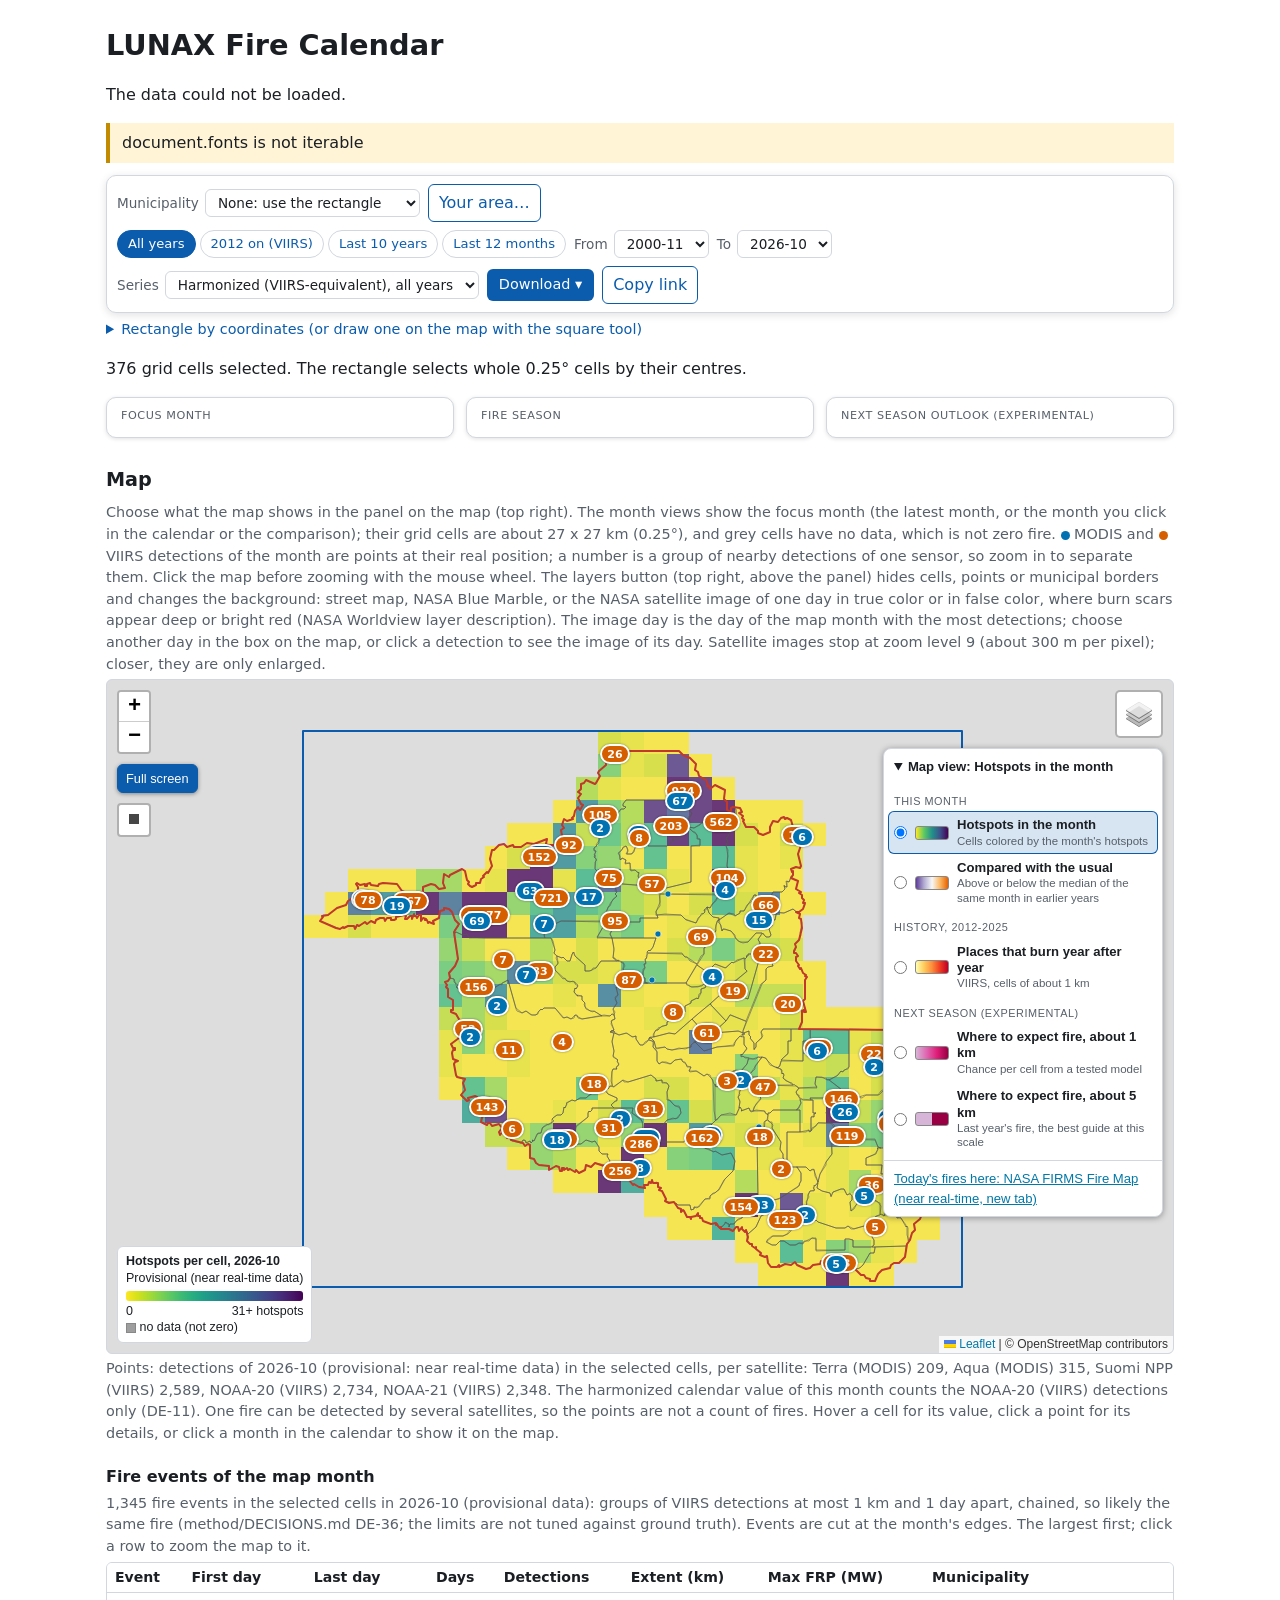
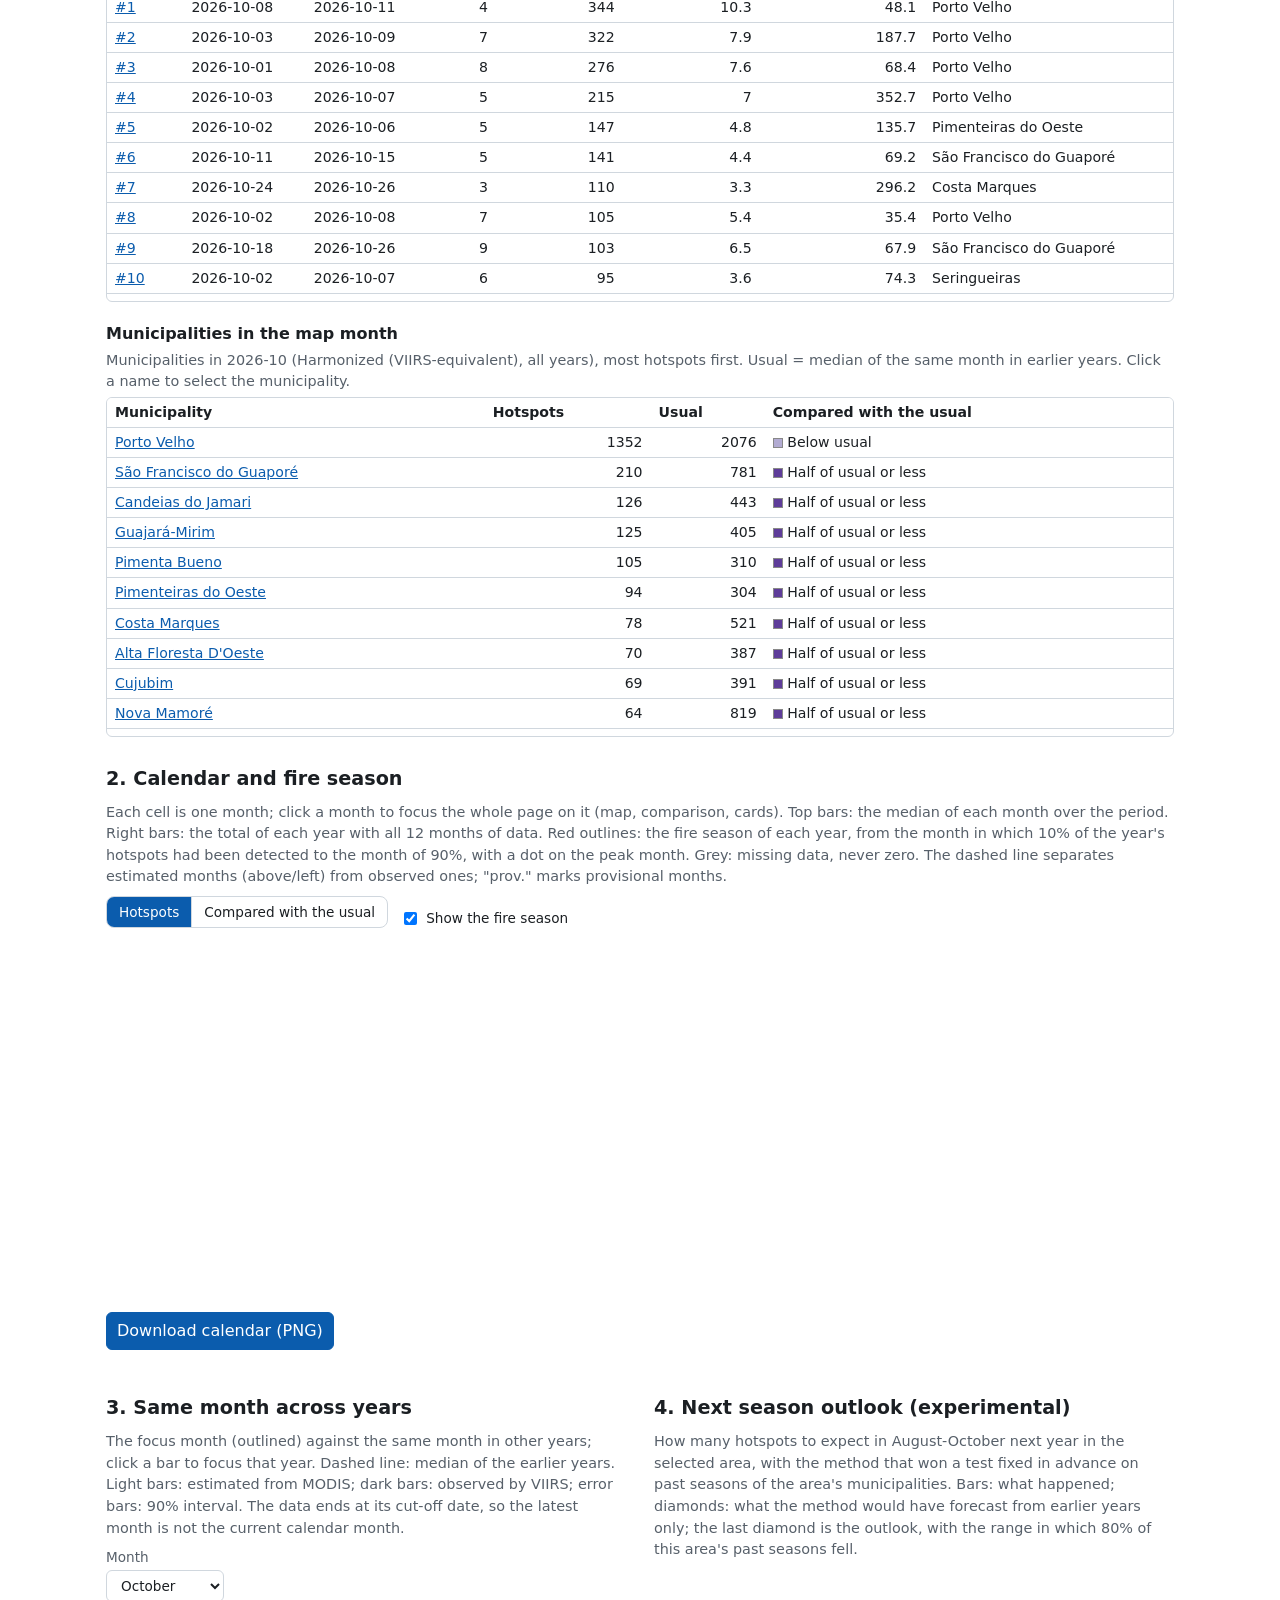
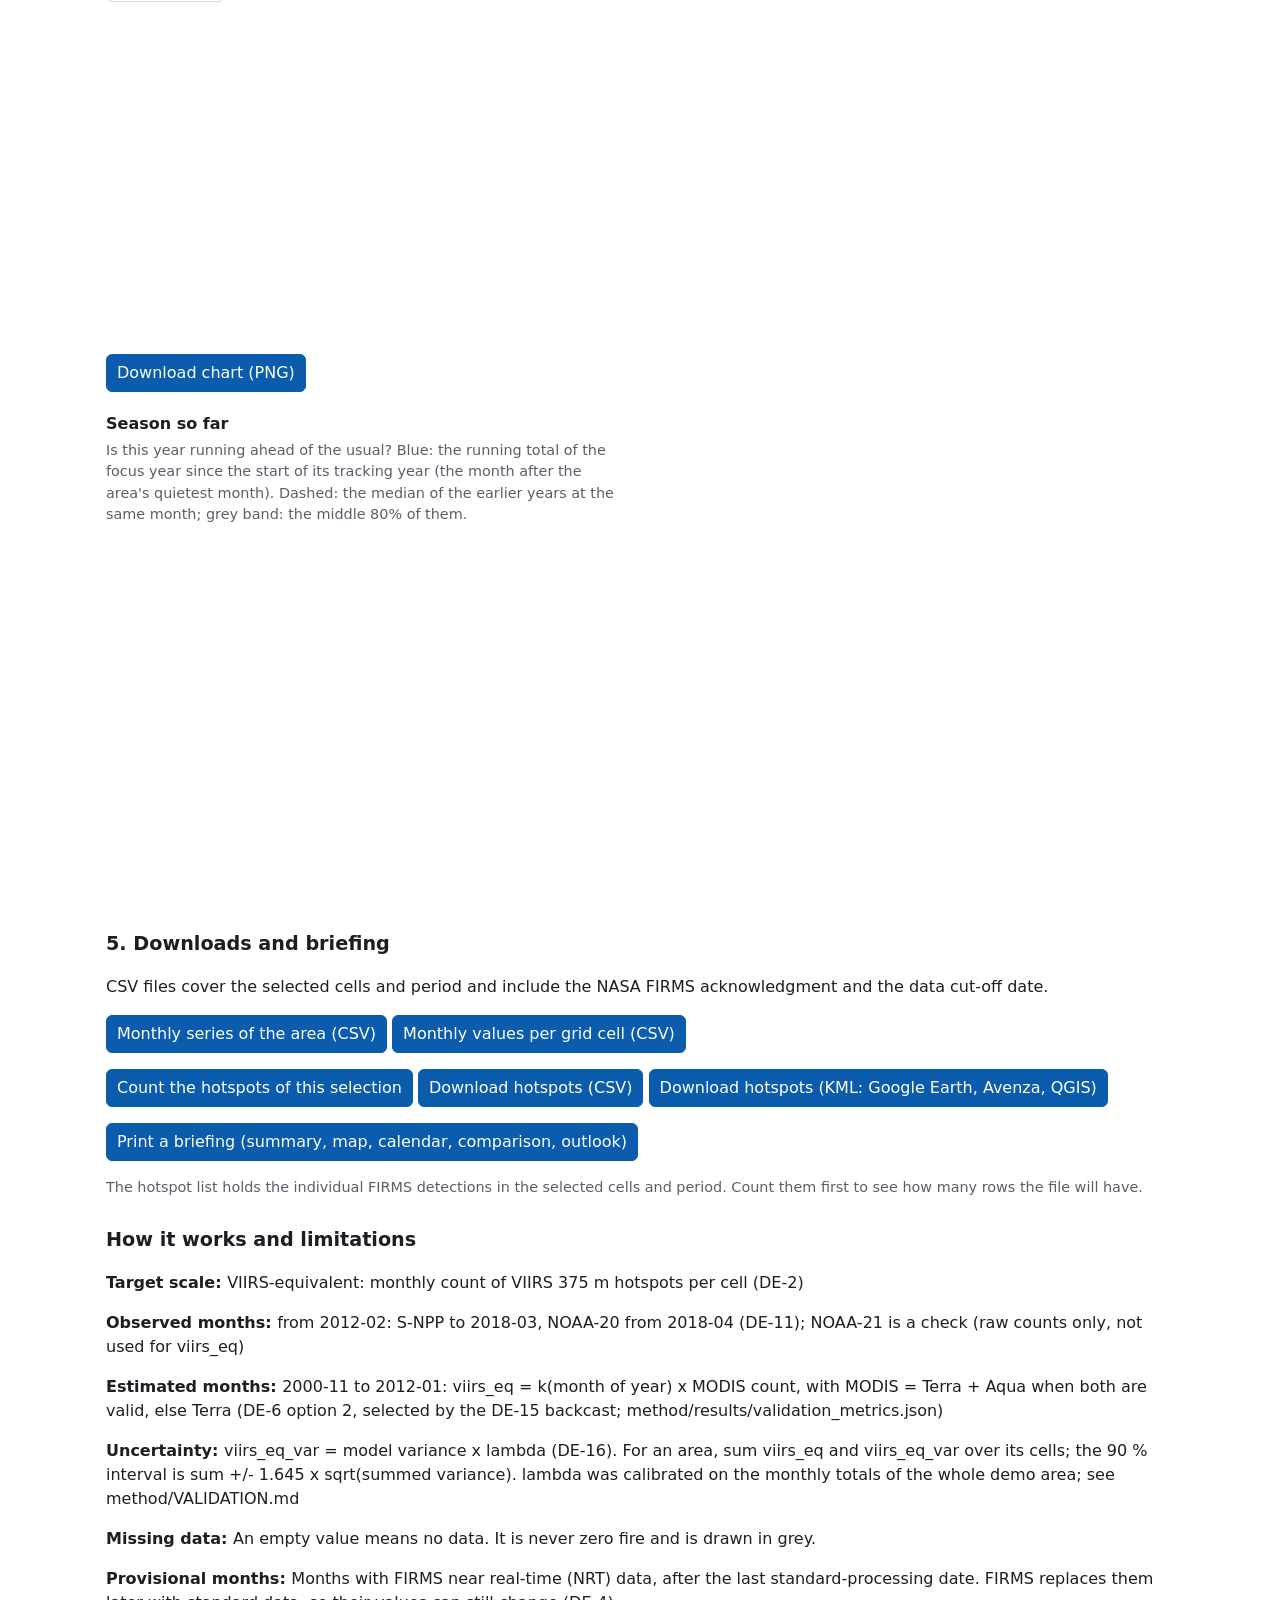
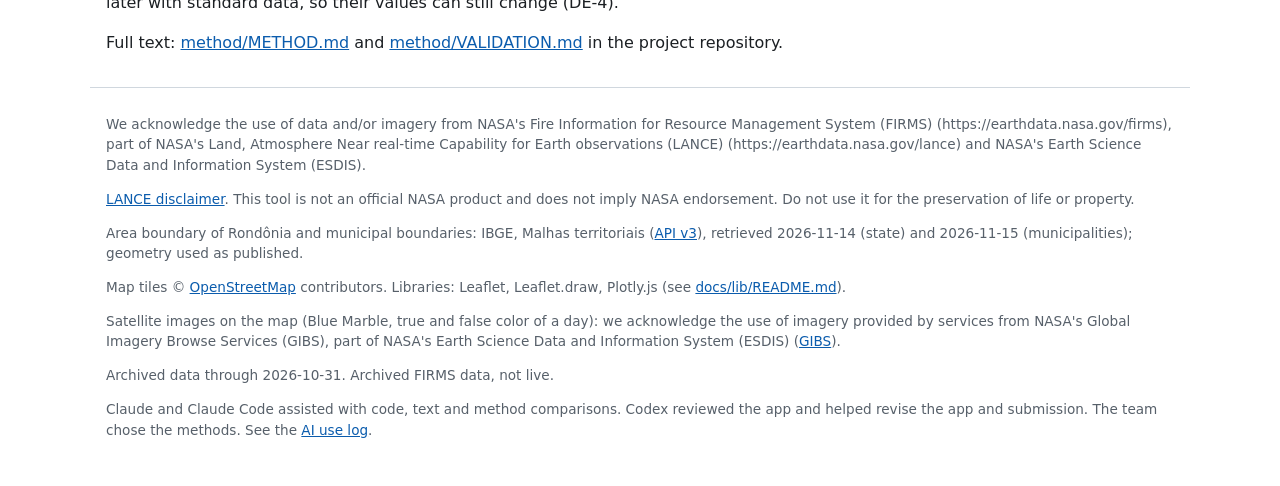
==== commit 7e4fcb2a: "RA-12: field tools: shareable link, season so far, where to act first, fire events, your own area Ea" ====
--- a/docs/index.html
+++ b/docs/index.html
@@ -28,6 +28,8 @@
           <input id="place-search" type="search" list="place-list" placeholder="Search a state or municipality" autocomplete="off" aria-label="Search a place in Brazil" hidden>
           <datalist id="place-list"></datalist>
           <label class="inline">Municipality <select autocomplete="off" id="muni-select"><option value="">None: use the rectangle</option></select></label>
+          <button type="button" class="secondary" id="area-upload" title="A polygon of your own: farm, reserve, watershed (GeoJSON or KML). The file stays in this browser.">Your area…</button>
+          <input type="file" id="area-file" accept=".geojson,.json,.kml,application/geo+json,application/vnd.google-earth.kml+xml" hidden>
         </div>
         <div class="tb-group">
           <div class="chips" id="period-chips" role="group" aria-label="Period">
@@ -52,6 +54,7 @@
               <a href="#downloads-section">Hotspot list (CSV, KML): section 5</a>
             </div>
           </details>
+          <button type="button" id="copy-link" class="secondary" title="The address keeps the place, area, period, month and map view">Copy link</button>
         </div>
       </div>
       <p class="hint" id="series-note"></p>
@@ -99,9 +102,13 @@
       <div id="map" role="application" aria-label="Map for choosing the area, with the hotspots of one month"></div>
       <p class="hint" id="recurrence-note" role="status"></p>
       <p class="hint" id="map-note" role="status"></p>
+      <h3 id="events-title">Fire events of the map month</h3>
+      <p class="hint" id="events-caption" role="status"></p>
+      <div class="table-wrap"><table id="events"></table></div>
       <h3 id="ranking-title">Municipalities in the map month</h3>
       <p class="hint" id="ranking-caption"></p>
       <div class="table-wrap"><table id="ranking"></table></div>
+      <p><button type="button" id="priority-csv" hidden>Download this table (CSV)</button></p>
     </section>
 
     <section id="calendar-section" aria-label="Monthly calendar and fire season">
@@ -127,6 +134,10 @@
         <p id="compare-text" role="status"></p>
         <div id="compare" class="chart" role="img" aria-label="Same calendar month across years with the historical median"></div>
         <p><button type="button" id="png-compare" disabled>Download chart (PNG)</button></p>
+        <h3 id="progress-title">Season so far</h3>
+        <p class="hint">Is this year running ahead of the usual? Blue: the running total of the focus year since the start of its tracking year (the month after the area's quietest month). Dashed: the median of the earlier years at the same month; grey band: the middle 80% of them.</p>
+        <p id="progress-text" role="status"></p>
+        <div id="progress" class="chart" role="img" aria-label="Running total of hotspots of the focus year against the earlier years"></div>
       </section>
       <section id="outlook-section" aria-label="Outlook for the next fire season">
         <h2>4. Next season outlook (experimental)</h2>
@@ -179,6 +190,7 @@
   <script src="js/map.js"></script>
   <script src="js/calendar.js"></script>
   <script src="js/compare.js"></script>
+  <script src="js/progress.js"></script>
   <script src="js/season.js"></script>
   <script src="js/outlook.js"></script>
   <script src="js/brazil.js"></script>
--- a/docs/css/style.css
+++ b/docs/css/style.css
@@ -18,7 +18,7 @@
 input, select, button { font: inherit; padding: 6px 10px; border: 1px solid var(--line); border-radius: 6px; background: var(--bg); color: var(--fg); }
 input[type=number] { width: 7.5em; }
 button { cursor: pointer; background: var(--accent); color: #fff; border-color: var(--accent); }
-button[type=button]#bbox-reset { background: transparent; color: var(--accent); }
+button[type=button]#bbox-reset, button.secondary { background: transparent; color: var(--accent); }
 button:focus-visible, input:focus-visible, select:focus-visible, a:focus-visible { outline: 3px solid #f5a623; outline-offset: 2px; }
 #map { height: min(75vh, 720px); min-height: 360px; border: 1px solid var(--line); border-radius: 6px; } /* DE-22 */
 #map:fullscreen { height: 100%; border-radius: 0; }
@@ -84,10 +84,10 @@
 /* DE-24: municipal ranking */
 h3 { margin: 20px 0 4px; font-size: 1rem; }
 .table-wrap { max-height: 340px; overflow: auto; border: 1px solid var(--line); border-radius: 6px; }
-#ranking { border-collapse: collapse; width: 100%; font-size: .88rem; }
-#ranking th { position: sticky; top: 0; background: var(--bg); text-align: left; }
-#ranking th, #ranking td { padding: 4px 8px; border-bottom: 1px solid var(--line); }
-#ranking td.num { text-align: right; font-variant-numeric: tabular-nums; }
+#ranking, #events { border-collapse: collapse; width: 100%; font-size: .88rem; }
+#ranking th, #events th { position: sticky; top: 0; background: var(--bg); text-align: left; }
+#ranking th, #ranking td, #events th, #events td { padding: 4px 8px; border-bottom: 1px solid var(--line); }
+#ranking td.num, #events td.num { text-align: right; font-variant-numeric: tabular-nums; }
 #ranking tr.selected td { font-weight: 700; }
 button.linkish { background: none; border: none; color: var(--accent); padding: 0; text-decoration: underline; text-align: left; }
 /* DE-25: "Print a briefing" prints the page with the controls hidden; map attribution and legend stay. */
